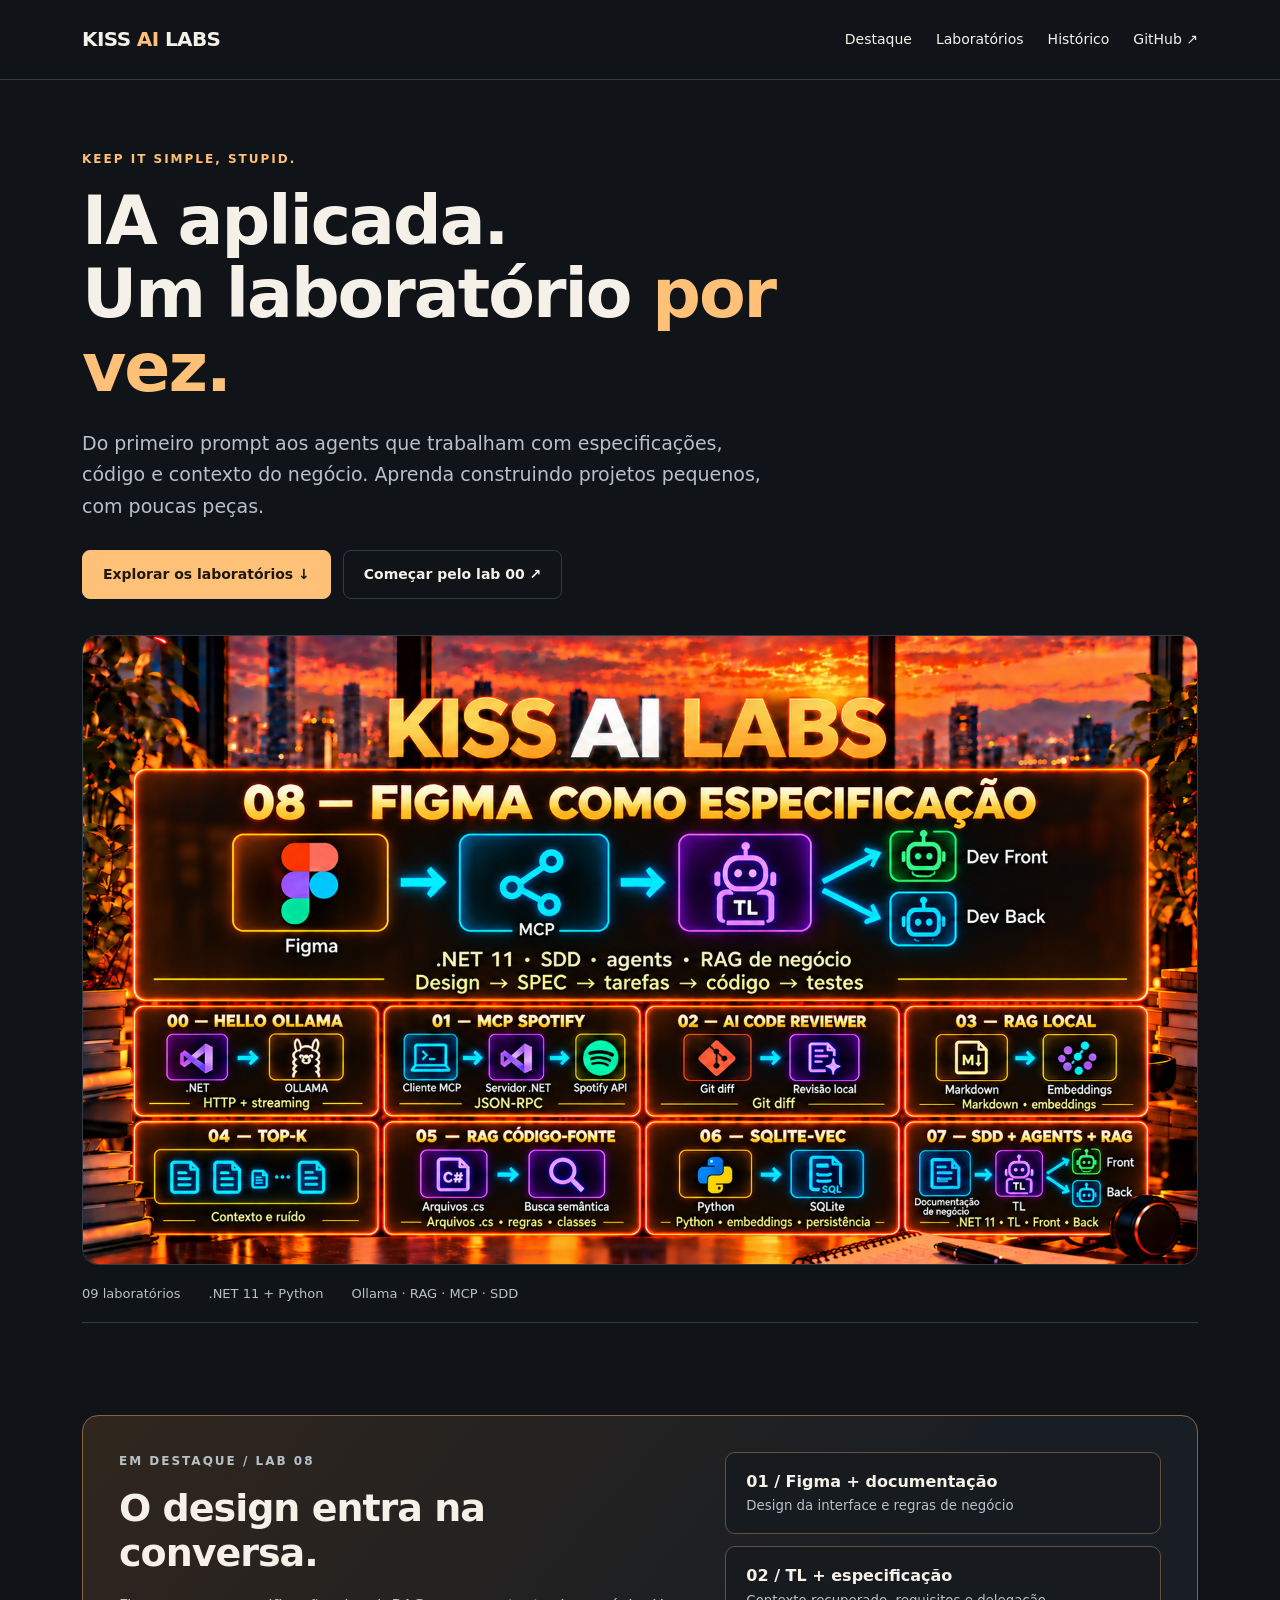
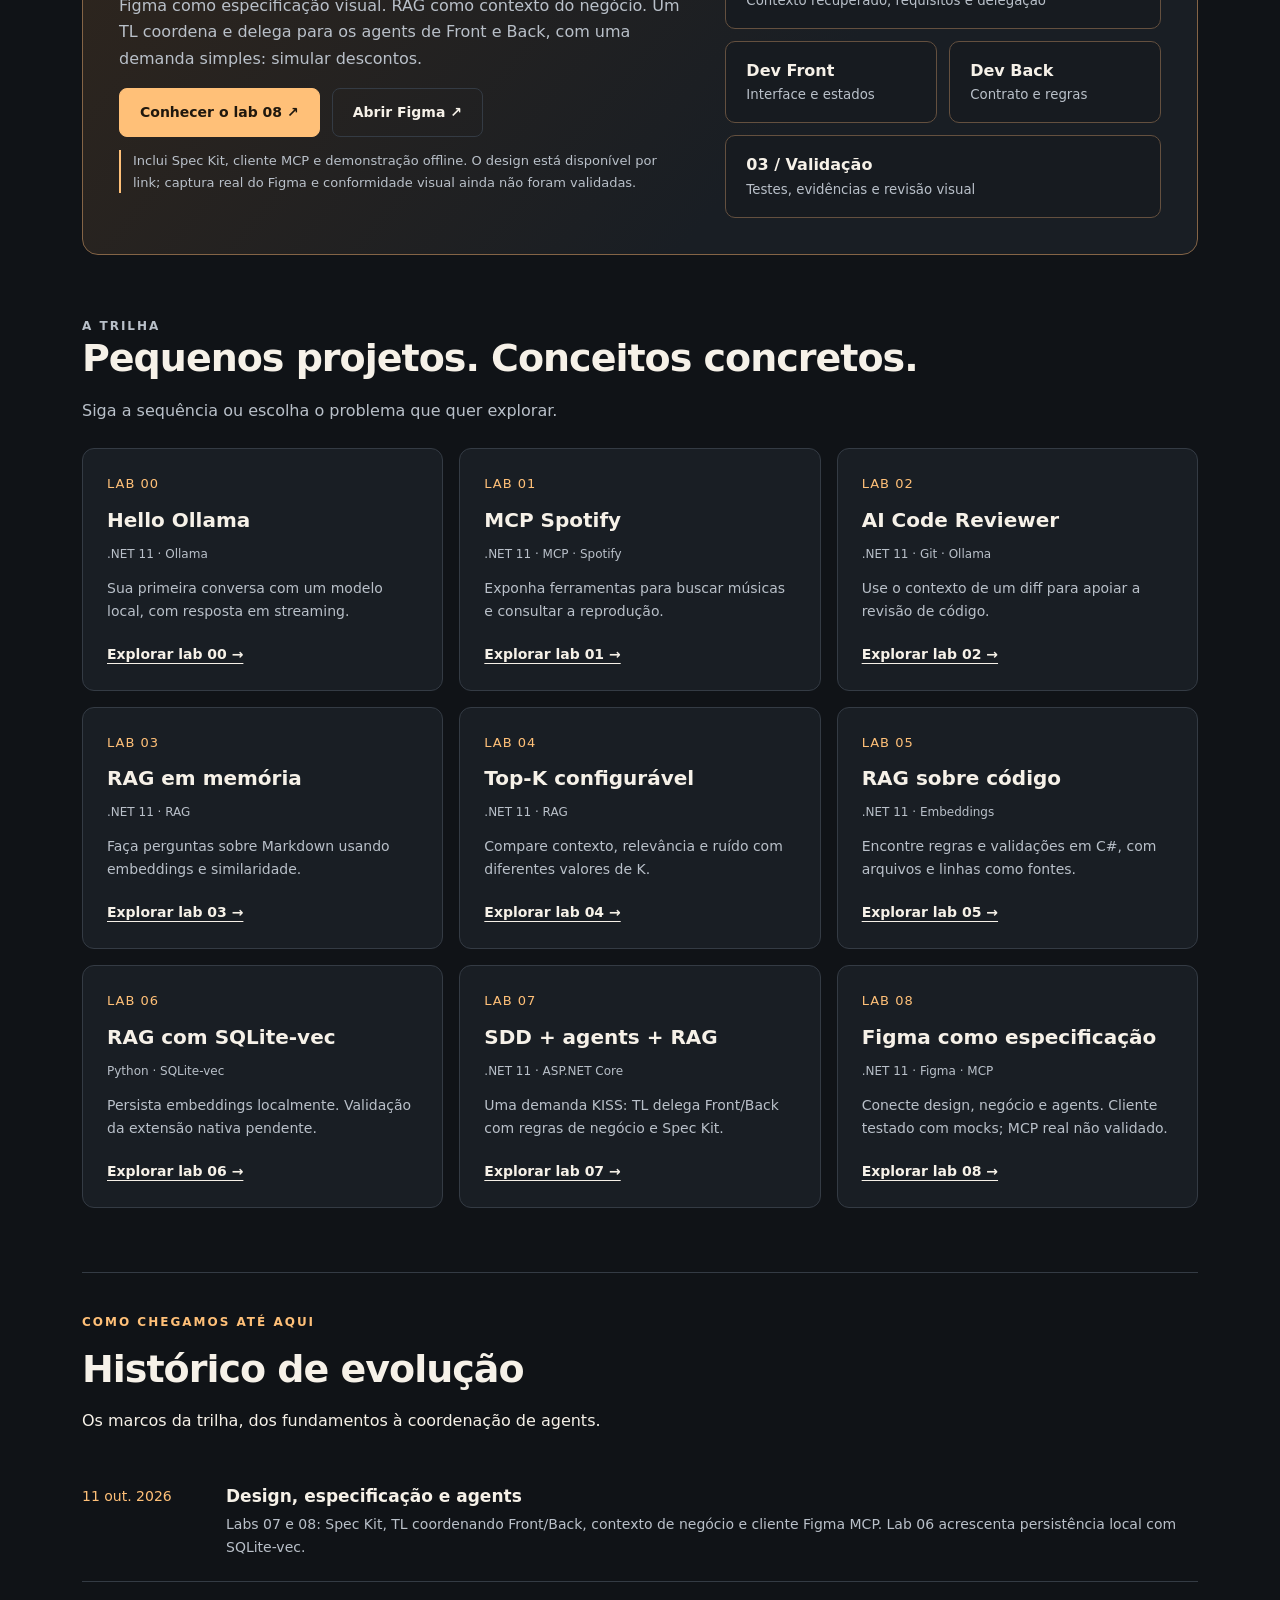
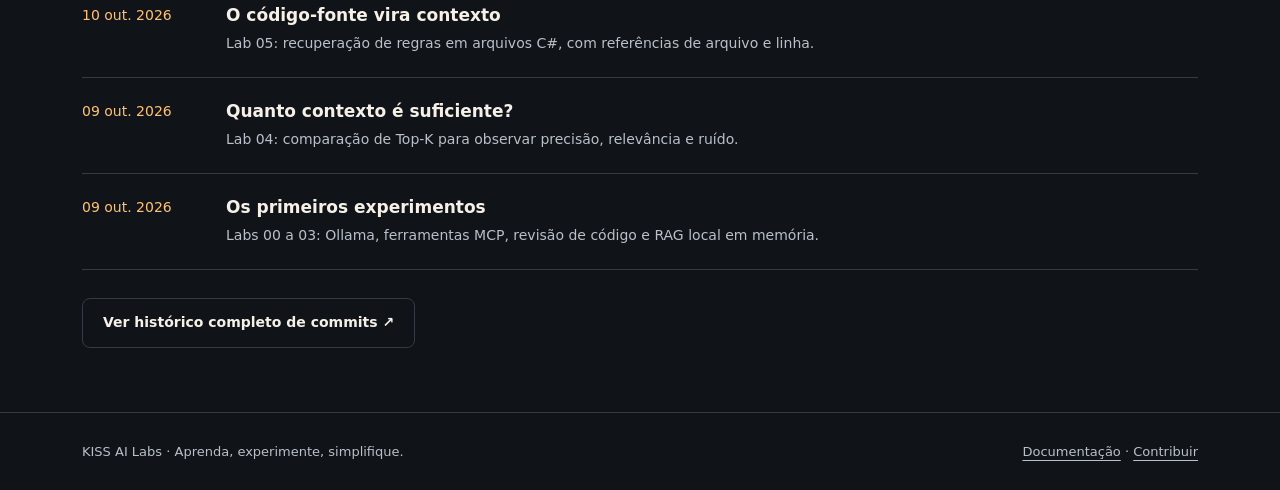
==== docs/index.html @ 8239f6e2 "feat: add project landing page with labs and history below" ====
<!doctype html>
<html lang="pt-BR"><head><meta charset="utf-8"><meta name="viewport" content="width=device-width, initial-scale=1"><title>KISS AI Labs — IA aplicada, um laboratório por vez</title><meta name="description" content="Laboratórios práticos de IA com .NET e Python: Ollama, RAG, SDD, agents e Figma MCP. Explore os projetos e seu histórico de evolução."><meta name="theme-color" content="#101317"><link rel="stylesheet" href="style.css"></head>
<body><a class="skip" href="#conteudo">Pular para o conteúdo</a><header><div class="wrap"><nav aria-label="Navegação principal"><a class="brand" href="#">KISS <span>AI</span> LABS</a><div class="nav-links"><a href="#destaque">Destaque</a><a href="#laboratorios">Laboratórios</a><a href="#historico">Histórico</a><a href="https://github.com/ueidesantos/kiss-ai-labs">GitHub ↗</a></div></nav></div></header>
<main id="conteudo" class="wrap"><div class="intro"><p class="eyebrow">Keep It Simple, Stupid.</p><h1>IA aplicada.<br>Um laboratório <span>por vez.</span></h1><p class="lead">Do primeiro prompt aos agents que trabalham com especificações, código e contexto do negócio. Aprenda construindo projetos pequenos, com poucas peças.</p><div class="actions"><a class="button primary" href="#laboratorios">Explorar os laboratórios ↓</a><a class="button" href="https://github.com/ueidesantos/kiss-ai-labs/tree/main/00-hello-ollama">Começar pelo lab 00 ↗</a></div><img class="cover" src="assets/kiss-ai-labs-figma-mcp.png" width="1671" height="941" alt="KISS AI Labs: capa com escritório ao pôr do sol, destaque do lab 08 Figma e trilha dos labs 00 a 07"><div class="meta"><span>09 laboratórios</span><span>.NET 11 + Python</span><span>Ollama · RAG · MCP · SDD</span></div></div>
<section id="destaque" aria-labelledby="titulo-destaque"><div class="feature"><div><p class="eyebrow">Em destaque / Lab 08</p><h2 id="titulo-destaque">O design entra na conversa.</h2><p>Figma como especificação visual. RAG como contexto do negócio. Um TL coordena e delega para os agents de Front e Back, com uma demanda simples: simular descontos.</p><div class="actions"><a class="button primary" href="https://github.com/ueidesantos/kiss-ai-labs/tree/main/08-sdd-figma-mcp">Conhecer o lab 08 ↗</a><a class="button" href="https://www.figma.com/community/file/1691245874203095002/kissproject-4-codex?fuid=999015154036575904">Abrir Figma ↗</a></div><p class="notice">Inclui Spec Kit, cliente MCP e demonstração offline. O design está disponível por link; captura real do Figma e conformidade visual ainda não foram validadas.</p></div><div class="flow" aria-label="Fluxo de trabalho do laboratório"><div><strong>01 / Figma + documentação</strong><small>Design da interface e regras de negócio</small></div><div><strong>02 / TL + especificação</strong><small>Contexto recuperado, requisitos e delegação</small></div><div class="delegates"><div><strong>Dev Front</strong><small>Interface e estados</small></div><div><strong>Dev Back</strong><small>Contrato e regras</small></div></div><div><strong>03 / Validação</strong><small>Testes, evidências e revisão visual</small></div></div></div></section>
<section id="laboratorios" aria-labelledby="titulo-labs"><div class="section-head"><div><p class="eyebrow">A trilha</p><h2 id="titulo-labs">Pequenos projetos. Conceitos concretos.</h2><p>Siga a sequência ou escolha o problema que quer explorar.</p></div></div><div class="grid"><article class="card"><span class="number">LAB 00</span><h3>Hello Ollama</h3><span class="tag">.NET 11 · Ollama</span><p>Sua primeira conversa com um modelo local, com resposta em streaming.</p><a href="https://github.com/ueidesantos/kiss-ai-labs/tree/main/00-hello-ollama">Explorar lab 00 →</a></article><article class="card"><span class="number">LAB 01</span><h3>MCP Spotify</h3><span class="tag">.NET 11 · MCP · Spotify</span><p>Exponha ferramentas para buscar músicas e consultar a reprodução.</p><a href="https://github.com/ueidesantos/kiss-ai-labs/tree/main/01-mcp-spotify">Explorar lab 01 →</a></article><article class="card"><span class="number">LAB 02</span><h3>AI Code Reviewer</h3><span class="tag">.NET 11 · Git · Ollama</span><p>Use o contexto de um diff para apoiar a revisão de código.</p><a href="https://github.com/ueidesantos/kiss-ai-labs/tree/main/02-ai-code-reviewer">Explorar lab 02 →</a></article><article class="card"><span class="number">LAB 03</span><h3>RAG em memória</h3><span class="tag">.NET 11 · RAG</span><p>Faça perguntas sobre Markdown usando embeddings e similaridade.</p><a href="https://github.com/ueidesantos/kiss-ai-labs/tree/main/03-rag-local-memory">Explorar lab 03 →</a></article><article class="card"><span class="number">LAB 04</span><h3>Top-K configurável</h3><span class="tag">.NET 11 · RAG</span><p>Compare contexto, relevância e ruído com diferentes valores de K.</p><a href="https://github.com/ueidesantos/kiss-ai-labs/tree/main/04-rag-top-k">Explorar lab 04 →</a></article><article class="card"><span class="number">LAB 05</span><h3>RAG sobre código</h3><span class="tag">.NET 11 · Embeddings</span><p>Encontre regras e validações em C#, com arquivos e linhas como fontes.</p><a href="https://github.com/ueidesantos/kiss-ai-labs/tree/main/05-rag-source-code">Explorar lab 05 →</a></article><article class="card"><span class="number">LAB 06</span><h3>RAG com SQLite-vec</h3><span class="tag">Python · SQLite-vec</span><p>Persista embeddings localmente. Validação da extensão nativa pendente.</p><a href="https://github.com/ueidesantos/kiss-ai-labs/tree/main/06-rag-sqlite-vec">Explorar lab 06 →</a></article><article class="card"><span class="number">LAB 07</span><h3>SDD + agents + RAG</h3><span class="tag">.NET 11 · ASP.NET Core</span><p>Uma demanda KISS: TL delega Front/Back com regras de negócio e Spec Kit.</p><a href="https://github.com/ueidesantos/kiss-ai-labs/tree/main/07-sdd-agents-business-rag">Explorar lab 07 →</a></article><article class="card"><span class="number">LAB 08</span><h3>Figma como especificação</h3><span class="tag">.NET 11 · Figma · MCP</span><p>Conecte design, negócio e agents. Cliente testado com mocks; MCP real não validado.</p><a href="https://github.com/ueidesantos/kiss-ai-labs/tree/main/08-sdd-figma-mcp">Explorar lab 08 →</a></article></div></section>
<section class="history" id="historico" aria-labelledby="titulo-historico"><p class="eyebrow">Como chegamos até aqui</p><h2 id="titulo-historico">Histórico de evolução</h2><p>Os marcos da trilha, dos fundamentos à coordenação de agents.</p><ol class="timeline"><li><time datetime="2026-10-11">11 out. 2026</time><div><h3>Design, especificação e agents</h3><p>Labs 07 e 08: Spec Kit, TL coordenando Front/Back, contexto de negócio e cliente Figma MCP. Lab 06 acrescenta persistência local com SQLite-vec.</p></div></li><li><time datetime="2026-10-10">10 out. 2026</time><div><h3>O código-fonte vira contexto</h3><p>Lab 05: recuperação de regras em arquivos C#, com referências de arquivo e linha.</p></div></li><li><time datetime="2026-10-09">09 out. 2026</time><div><h3>Quanto contexto é suficiente?</h3><p>Lab 04: comparação de Top-K para observar precisão, relevância e ruído.</p></div></li><li><time datetime="2026-10-09">09 out. 2026</time><div><h3>Os primeiros experimentos</h3><p>Labs 00 a 03: Ollama, ferramentas MCP, revisão de código e RAG local em memória.</p></div></li></ol><a class="button" href="https://github.com/ueidesantos/kiss-ai-labs/commits/main/">Ver histórico completo de commits ↗</a></section></main>
<footer><div class="wrap"><span>KISS AI Labs · Aprenda, experimente, simplifique.</span><div><a href="https://github.com/ueidesantos/kiss-ai-labs/blob/main/README.md">Documentação</a> · <a href="https://github.com/ueidesantos/kiss-ai-labs/issues">Contribuir</a></div></div></footer></body></html>
---- docs/style.css ----
:root{color-scheme:dark;--bg:#101317;--panel:#191e24;--text:#f6f1e8;--muted:#b9c0c9;--line:#343b44;--accent:#ffc078}*{box-sizing:border-box}html{scroll-behavior:smooth;scroll-padding-top:24px}body{margin:0;background:var(--bg);color:var(--text);font:16px/1.65 system-ui,-apple-system,BlinkMacSystemFont,"Segoe UI",sans-serif}a{color:inherit;text-underline-offset:4px}a:hover{color:var(--accent)}a:focus-visible{outline:3px solid var(--accent);outline-offset:6px}.wrap{max-width:1180px;margin:auto;padding:0 32px}.skip{position:absolute;left:16px;top:-90px;background:var(--accent);color:#101317;padding:12px;z-index:2}.skip:focus{top:12px}header{border-bottom:1px solid var(--line)}nav{display:flex;align-items:center;justify-content:space-between;gap:24px;padding:23px 0}.brand{font-weight:800;letter-spacing:-.6px;text-decoration:none;font-size:20px}.brand span{color:var(--accent)}.nav-links{display:flex;gap:24px;font-size:14px}.nav-links a{text-decoration:none}.intro{padding:70px 0 30px}.eyebrow{color:var(--accent);text-transform:uppercase;font-size:12px;font-weight:750;letter-spacing:2px;margin:0 0 14px}h1{font-size:clamp(38px,5.5vw,68px);line-height:1.08;letter-spacing:-2px;max-width:860px;margin:0 0 24px}h1 span{color:var(--accent)}.lead{max-width:700px;font-size:19px;color:var(--muted);margin-bottom:28px}.actions{display:flex;flex-wrap:wrap;gap:12px}.button{display:inline-block;border:1px solid var(--line);border-radius:8px;padding:12px 20px;font-weight:650;text-decoration:none;font-size:14px}.button.primary{background:var(--accent);color:#20180e;border-color:var(--accent)}.button:hover{border-color:var(--accent)}.cover{width:100%;height:auto;display:block;border-radius:16px;border:1px solid var(--line);margin-top:36px}.meta{display:flex;flex-wrap:wrap;gap:12px 28px;color:var(--muted);font-size:13px;padding:18px 0;border-bottom:1px solid var(--line)}section{padding:62px 0 0}h2{font-size:clamp(28px,3vw,38px);line-height:1.2;letter-spacing:-1px;margin:0 0 16px}h3{font-size:20px;line-height:1.3;margin:12px 0}.section-head{display:flex;justify-content:space-between;align-items:end;gap:24px;margin-bottom:24px}.section-head p{color:var(--muted);margin:0}.feature{background:linear-gradient(130deg,#30261d,#191e24 65%);border:1px solid #846446;border-radius:16px;display:grid;grid-template-columns:1.3fr 1fr;gap:40px;padding:36px}.feature p{color:var(--muted)}.flow{display:flex;flex-direction:column;justify-content:center;gap:12px}.flow div{border:1px solid #64503f;background:#171b20;padding:16px 20px;border-radius:10px}.flow small{display:block;color:var(--muted)}.flow .delegates{display:grid;grid-template-columns:1fr 1fr;gap:12px;padding:0;border:0;background:transparent}.notice{font-size:13px;border-left:2px solid var(--accent);padding-left:12px;margin-bottom:0}.grid{display:grid;grid-template-columns:repeat(3,1fr);gap:16px}.card{background:var(--panel);border:1px solid var(--line);border-radius:12px;padding:24px;display:flex;flex-direction:column}.card .number{font-size:13px;color:var(--accent);letter-spacing:1px}.card p{color:var(--muted);font-size:14px;margin:0 0 20px}.card a{margin-top:auto;font-size:14px;font-weight:650}.tag{display:block;font-size:12px;color:var(--muted);margin:0 0 12px}.history{border-top:1px solid var(--line);margin-top:64px;padding-top:40px}.timeline{list-style:none;padding:0;margin:28px 0}.timeline li{display:grid;grid-template-columns:120px 1fr;gap:24px;padding:22px 0;border-bottom:1px solid var(--line)}.timeline time{color:var(--accent);font-size:14px}.timeline h3{font-size:17px;margin:0 0 6px}.timeline p{color:var(--muted);margin:0;font-size:14px}footer{margin-top:64px;padding:28px 0;border-top:1px solid var(--line);font-size:13px;color:var(--muted)}footer .wrap{display:flex;justify-content:space-between;gap:24px}@media(max-width:800px){.grid{grid-template-columns:repeat(2,1fr)}.feature{grid-template-columns:1fr;gap:20px}.intro{padding-top:44px}.wrap{padding:0 22px}}@media(max-width:520px){nav{align-items:start;flex-direction:column;gap:12px}.nav-links{gap:18px;flex-wrap:wrap}.grid{grid-template-columns:1fr}.feature{padding:22px}.section-head{display:block}.timeline li{grid-template-columns:1fr;gap:6px}footer .wrap{flex-direction:column;gap:8px}h1{letter-spacing:-1px}}@media(prefers-reduced-motion:reduce){html{scroll-behavior:auto}}
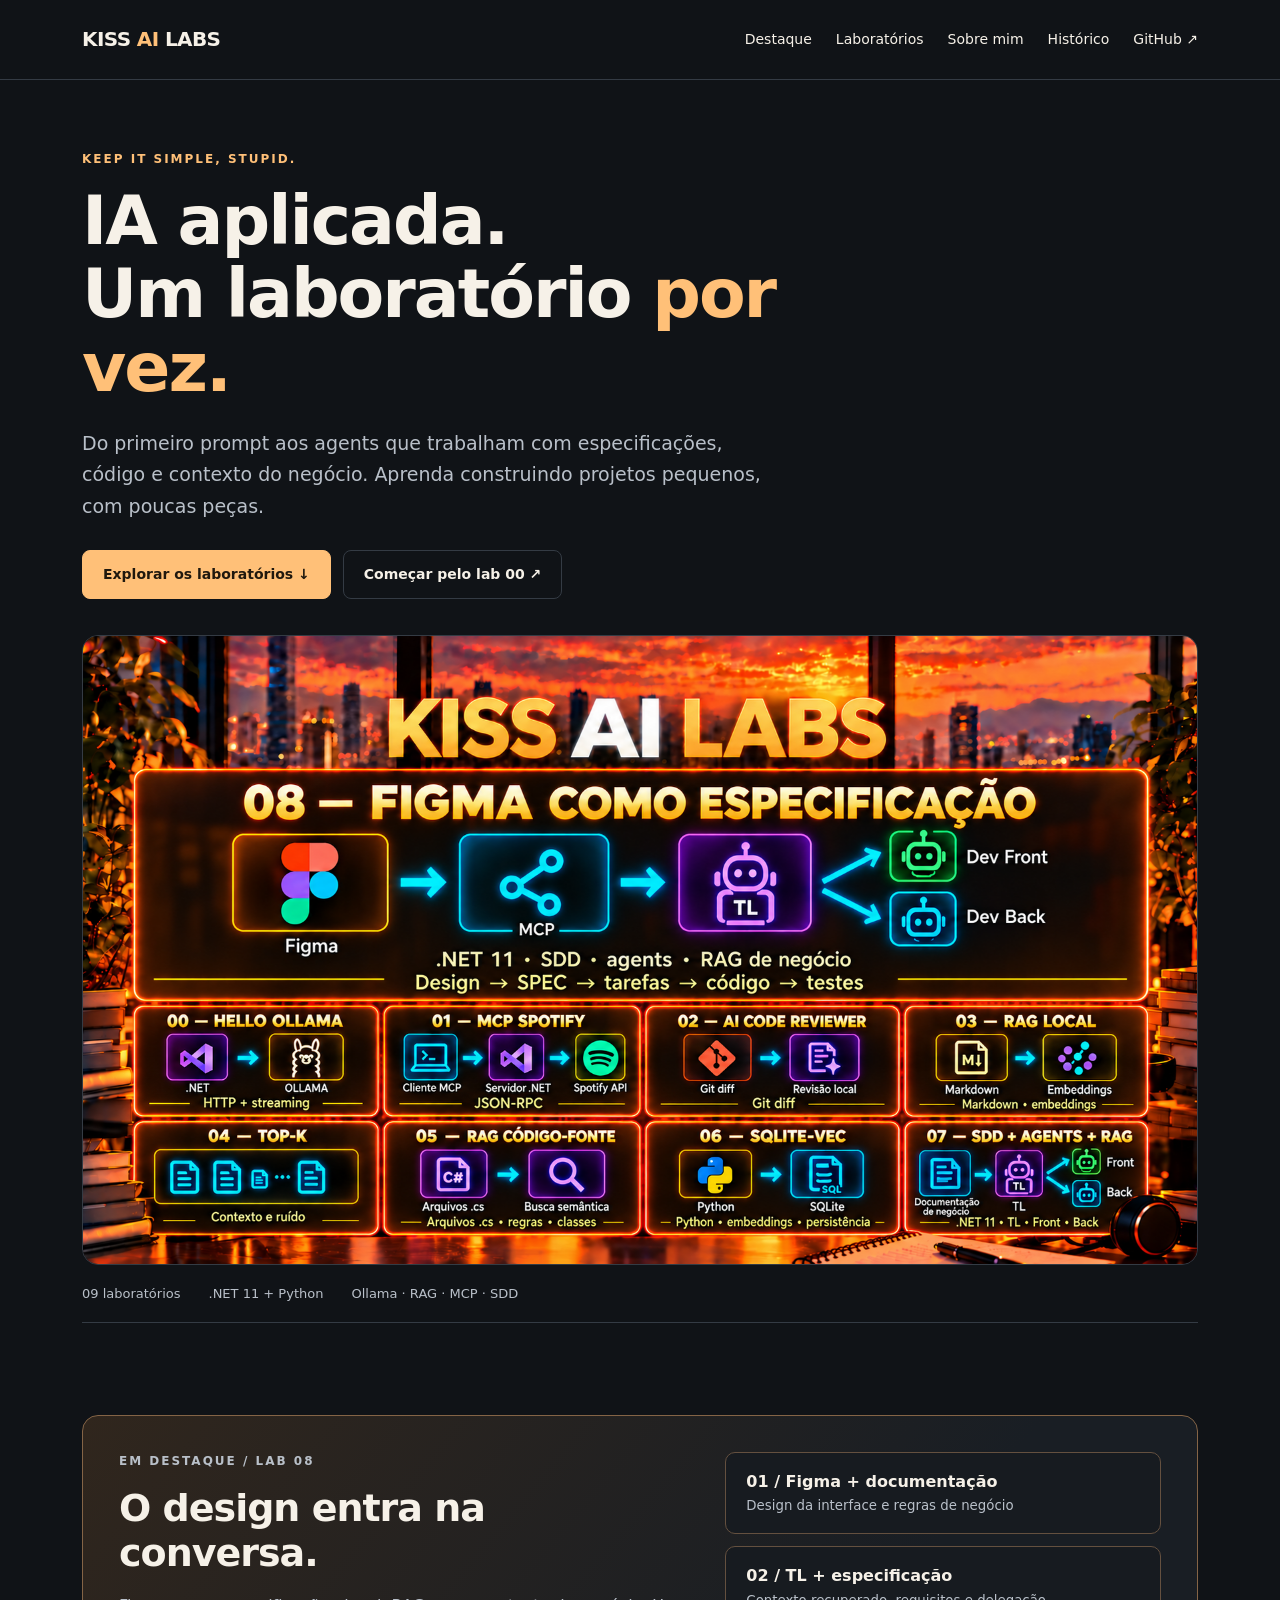
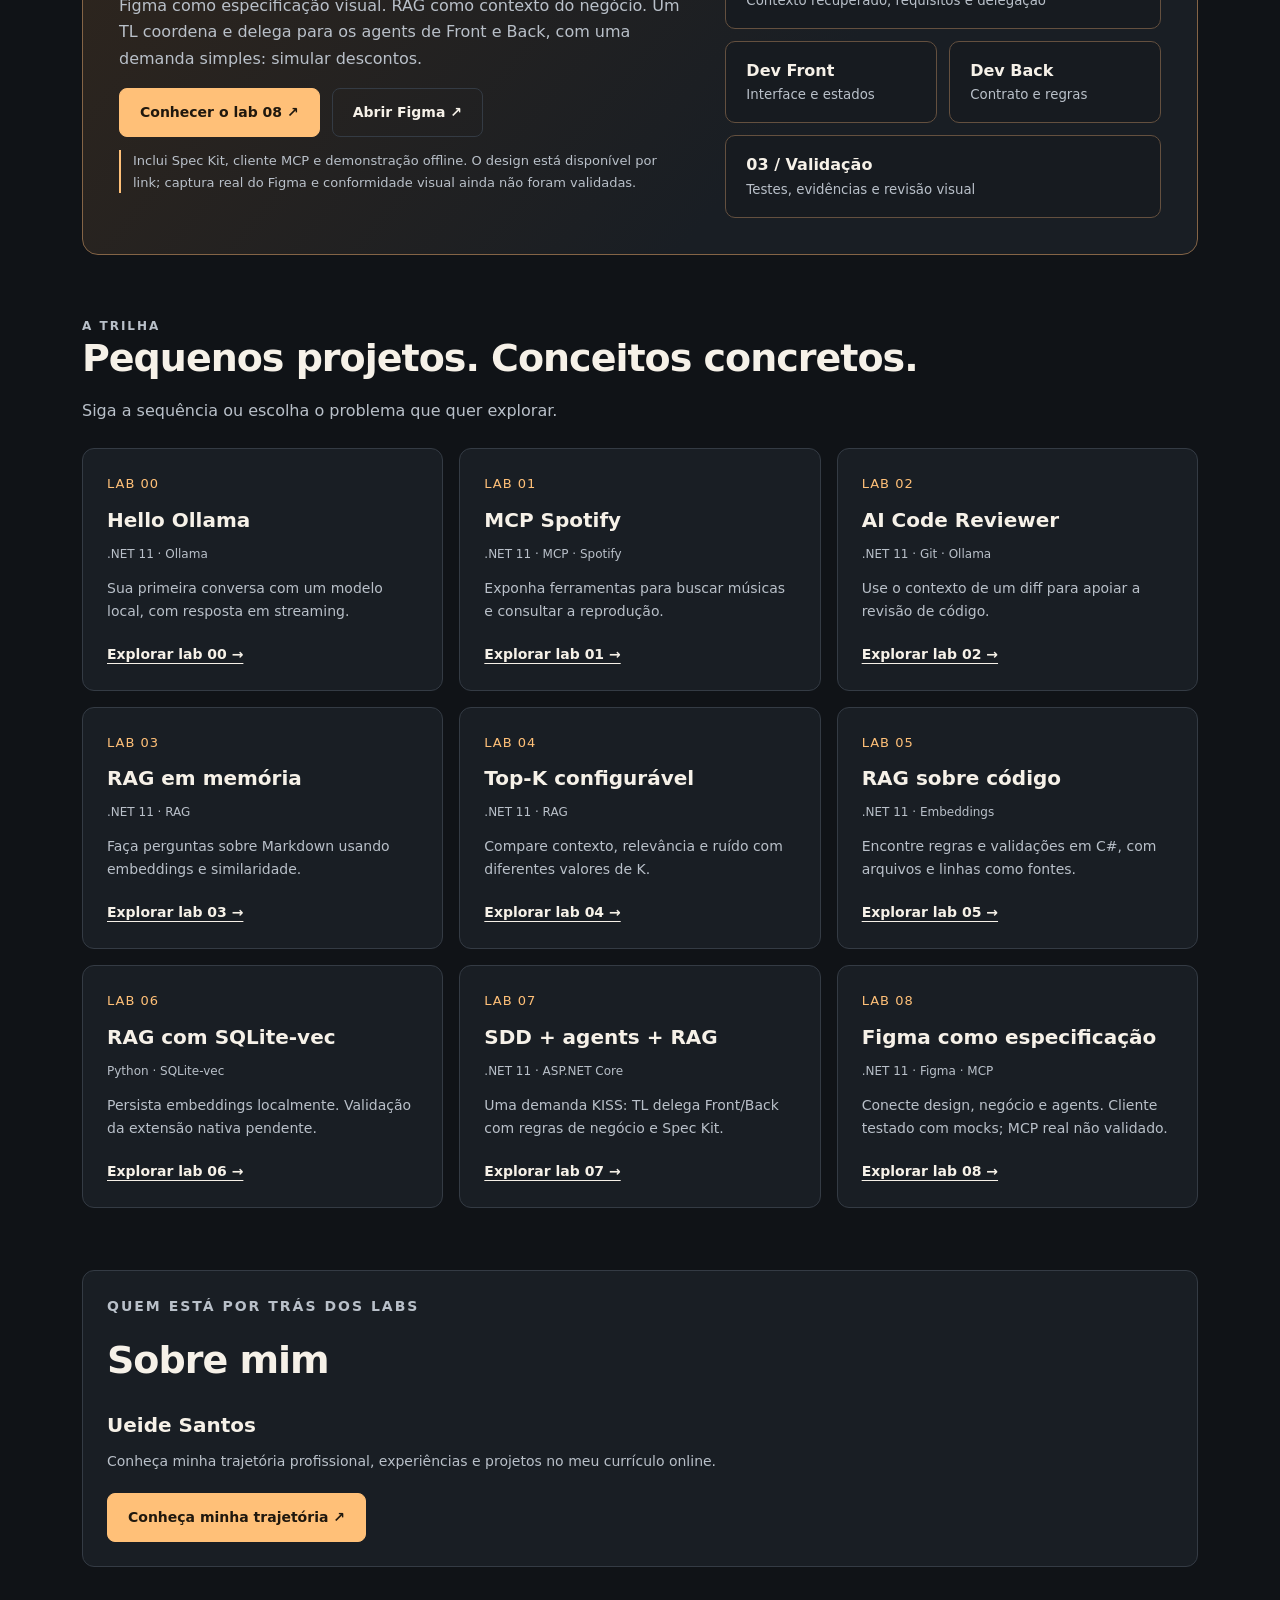
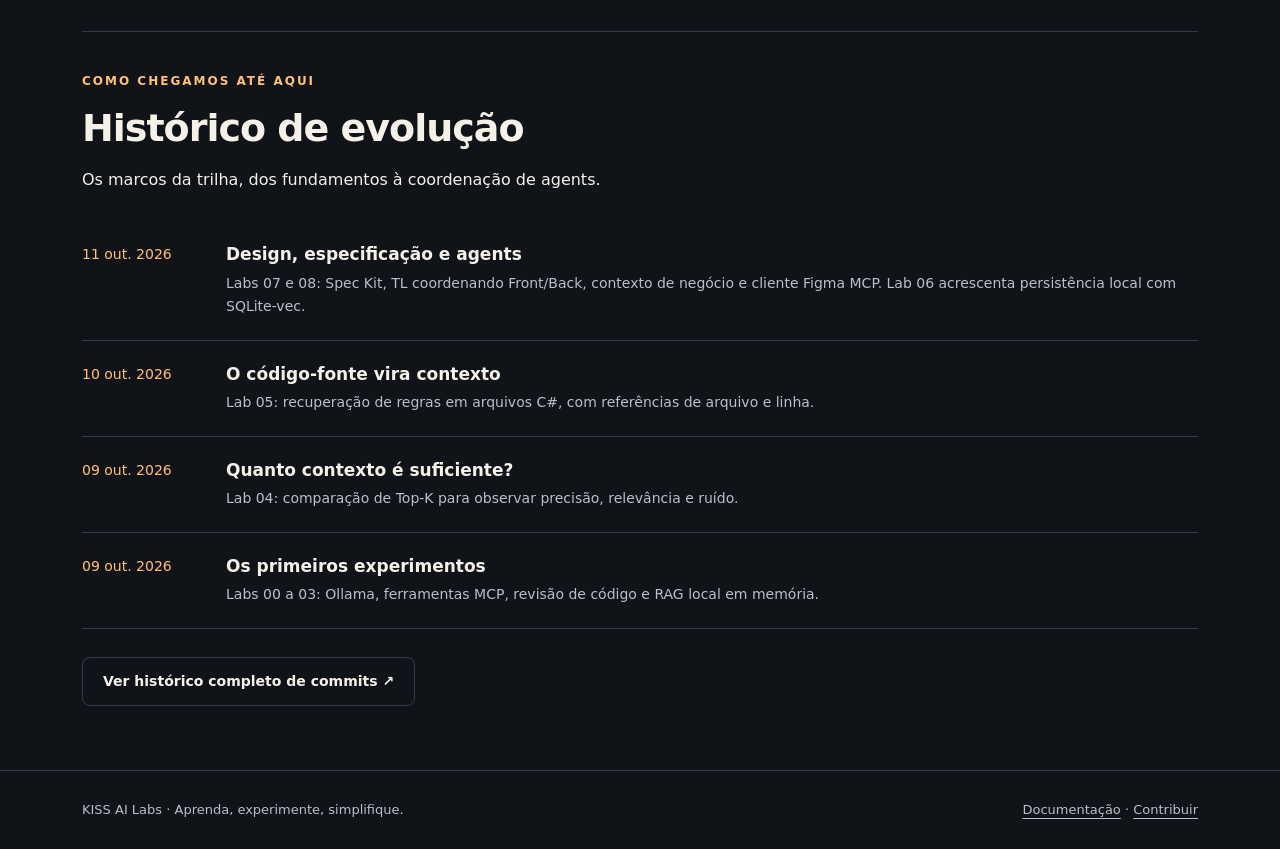
==== commit 0ff8092c: "feat: add about me section linking to online resume" ====
--- a/docs/index.html
+++ b/docs/index.html
@@ -1,9 +1,10 @@
 <!doctype html>
 <html lang="pt-BR"><head><meta charset="utf-8"><meta name="viewport" content="width=device-width, initial-scale=1"><title>KISS AI Labs — IA aplicada, um laboratório por vez</title><meta name="description" content="Laboratórios práticos de IA com .NET e Python: Ollama, RAG, SDD, agents e Figma MCP. Explore os projetos e seu histórico de evolução."><meta name="theme-color" content="#101317"><link rel="stylesheet" href="style.css"></head>
-<body><a class="skip" href="#conteudo">Pular para o conteúdo</a><header><div class="wrap"><nav aria-label="Navegação principal"><a class="brand" href="#">KISS <span>AI</span> LABS</a><div class="nav-links"><a href="#destaque">Destaque</a><a href="#laboratorios">Laboratórios</a><a href="#historico">Histórico</a><a href="https://github.com/ueidesantos/kiss-ai-labs">GitHub ↗</a></div></nav></div></header>
+<body><a class="skip" href="#conteudo">Pular para o conteúdo</a><header><div class="wrap"><nav aria-label="Navegação principal"><a class="brand" href="#">KISS <span>AI</span> LABS</a><div class="nav-links"><a href="#destaque">Destaque</a><a href="#laboratorios">Laboratórios</a><a href="#sobre-mim">Sobre mim</a><a href="#historico">Histórico</a><a href="https://github.com/ueidesantos/kiss-ai-labs">GitHub ↗</a></div></nav></div></header>
 <main id="conteudo" class="wrap"><div class="intro"><p class="eyebrow">Keep It Simple, Stupid.</p><h1>IA aplicada.<br>Um laboratório <span>por vez.</span></h1><p class="lead">Do primeiro prompt aos agents que trabalham com especificações, código e contexto do negócio. Aprenda construindo projetos pequenos, com poucas peças.</p><div class="actions"><a class="button primary" href="#laboratorios">Explorar os laboratórios ↓</a><a class="button" href="https://github.com/ueidesantos/kiss-ai-labs/tree/main/00-hello-ollama">Começar pelo lab 00 ↗</a></div><img class="cover" src="assets/kiss-ai-labs-figma-mcp.png" width="1671" height="941" alt="KISS AI Labs: capa com escritório ao pôr do sol, destaque do lab 08 Figma e trilha dos labs 00 a 07"><div class="meta"><span>09 laboratórios</span><span>.NET 11 + Python</span><span>Ollama · RAG · MCP · SDD</span></div></div>
 <section id="destaque" aria-labelledby="titulo-destaque"><div class="feature"><div><p class="eyebrow">Em destaque / Lab 08</p><h2 id="titulo-destaque">O design entra na conversa.</h2><p>Figma como especificação visual. RAG como contexto do negócio. Um TL coordena e delega para os agents de Front e Back, com uma demanda simples: simular descontos.</p><div class="actions"><a class="button primary" href="https://github.com/ueidesantos/kiss-ai-labs/tree/main/08-sdd-figma-mcp">Conhecer o lab 08 ↗</a><a class="button" href="https://www.figma.com/community/file/1691245874203095002/kissproject-4-codex?fuid=999015154036575904">Abrir Figma ↗</a></div><p class="notice">Inclui Spec Kit, cliente MCP e demonstração offline. O design está disponível por link; captura real do Figma e conformidade visual ainda não foram validadas.</p></div><div class="flow" aria-label="Fluxo de trabalho do laboratório"><div><strong>01 / Figma + documentação</strong><small>Design da interface e regras de negócio</small></div><div><strong>02 / TL + especificação</strong><small>Contexto recuperado, requisitos e delegação</small></div><div class="delegates"><div><strong>Dev Front</strong><small>Interface e estados</small></div><div><strong>Dev Back</strong><small>Contrato e regras</small></div></div><div><strong>03 / Validação</strong><small>Testes, evidências e revisão visual</small></div></div></div></section>
 <section id="laboratorios" aria-labelledby="titulo-labs"><div class="section-head"><div><p class="eyebrow">A trilha</p><h2 id="titulo-labs">Pequenos projetos. Conceitos concretos.</h2><p>Siga a sequência ou escolha o problema que quer explorar.</p></div></div><div class="grid"><article class="card"><span class="number">LAB 00</span><h3>Hello Ollama</h3><span class="tag">.NET 11 · Ollama</span><p>Sua primeira conversa com um modelo local, com resposta em streaming.</p><a href="https://github.com/ueidesantos/kiss-ai-labs/tree/main/00-hello-ollama">Explorar lab 00 →</a></article><article class="card"><span class="number">LAB 01</span><h3>MCP Spotify</h3><span class="tag">.NET 11 · MCP · Spotify</span><p>Exponha ferramentas para buscar músicas e consultar a reprodução.</p><a href="https://github.com/ueidesantos/kiss-ai-labs/tree/main/01-mcp-spotify">Explorar lab 01 →</a></article><article class="card"><span class="number">LAB 02</span><h3>AI Code Reviewer</h3><span class="tag">.NET 11 · Git · Ollama</span><p>Use o contexto de um diff para apoiar a revisão de código.</p><a href="https://github.com/ueidesantos/kiss-ai-labs/tree/main/02-ai-code-reviewer">Explorar lab 02 →</a></article><article class="card"><span class="number">LAB 03</span><h3>RAG em memória</h3><span class="tag">.NET 11 · RAG</span><p>Faça perguntas sobre Markdown usando embeddings e similaridade.</p><a href="https://github.com/ueidesantos/kiss-ai-labs/tree/main/03-rag-local-memory">Explorar lab 03 →</a></article><article class="card"><span class="number">LAB 04</span><h3>Top-K configurável</h3><span class="tag">.NET 11 · RAG</span><p>Compare contexto, relevância e ruído com diferentes valores de K.</p><a href="https://github.com/ueidesantos/kiss-ai-labs/tree/main/04-rag-top-k">Explorar lab 04 →</a></article><article class="card"><span class="number">LAB 05</span><h3>RAG sobre código</h3><span class="tag">.NET 11 · Embeddings</span><p>Encontre regras e validações em C#, com arquivos e linhas como fontes.</p><a href="https://github.com/ueidesantos/kiss-ai-labs/tree/main/05-rag-source-code">Explorar lab 05 →</a></article><article class="card"><span class="number">LAB 06</span><h3>RAG com SQLite-vec</h3><span class="tag">Python · SQLite-vec</span><p>Persista embeddings localmente. Validação da extensão nativa pendente.</p><a href="https://github.com/ueidesantos/kiss-ai-labs/tree/main/06-rag-sqlite-vec">Explorar lab 06 →</a></article><article class="card"><span class="number">LAB 07</span><h3>SDD + agents + RAG</h3><span class="tag">.NET 11 · ASP.NET Core</span><p>Uma demanda KISS: TL delega Front/Back com regras de negócio e Spec Kit.</p><a href="https://github.com/ueidesantos/kiss-ai-labs/tree/main/07-sdd-agents-business-rag">Explorar lab 07 →</a></article><article class="card"><span class="number">LAB 08</span><h3>Figma como especificação</h3><span class="tag">.NET 11 · Figma · MCP</span><p>Conecte design, negócio e agents. Cliente testado com mocks; MCP real não validado.</p><a href="https://github.com/ueidesantos/kiss-ai-labs/tree/main/08-sdd-figma-mcp">Explorar lab 08 →</a></article></div></section>
+<section id="sobre-mim" aria-labelledby="titulo-sobre"><div class="card"><p class="eyebrow">Quem está por trás dos labs</p><h2 id="titulo-sobre">Sobre mim</h2><h3>Ueide Santos</h3><p>Conheça minha trajetória profissional, experiências e projetos no meu currículo online.</p><div class="actions"><a class="button primary" href="https://ueidesantos.github.io/ueide-santos-cv-web/">Conheça minha trajetória ↗</a></div></div></section>
 <section class="history" id="historico" aria-labelledby="titulo-historico"><p class="eyebrow">Como chegamos até aqui</p><h2 id="titulo-historico">Histórico de evolução</h2><p>Os marcos da trilha, dos fundamentos à coordenação de agents.</p><ol class="timeline"><li><time datetime="2026-10-11">11 out. 2026</time><div><h3>Design, especificação e agents</h3><p>Labs 07 e 08: Spec Kit, TL coordenando Front/Back, contexto de negócio e cliente Figma MCP. Lab 06 acrescenta persistência local com SQLite-vec.</p></div></li><li><time datetime="2026-10-10">10 out. 2026</time><div><h3>O código-fonte vira contexto</h3><p>Lab 05: recuperação de regras em arquivos C#, com referências de arquivo e linha.</p></div></li><li><time datetime="2026-10-09">09 out. 2026</time><div><h3>Quanto contexto é suficiente?</h3><p>Lab 04: comparação de Top-K para observar precisão, relevância e ruído.</p></div></li><li><time datetime="2026-10-09">09 out. 2026</time><div><h3>Os primeiros experimentos</h3><p>Labs 00 a 03: Ollama, ferramentas MCP, revisão de código e RAG local em memória.</p></div></li></ol><a class="button" href="https://github.com/ueidesantos/kiss-ai-labs/commits/main/">Ver histórico completo de commits ↗</a></section></main>
 <footer><div class="wrap"><span>KISS AI Labs · Aprenda, experimente, simplifique.</span><div><a href="https://github.com/ueidesantos/kiss-ai-labs/blob/main/README.md">Documentação</a> · <a href="https://github.com/ueidesantos/kiss-ai-labs/issues">Contribuir</a></div></div></footer></body></html>
 
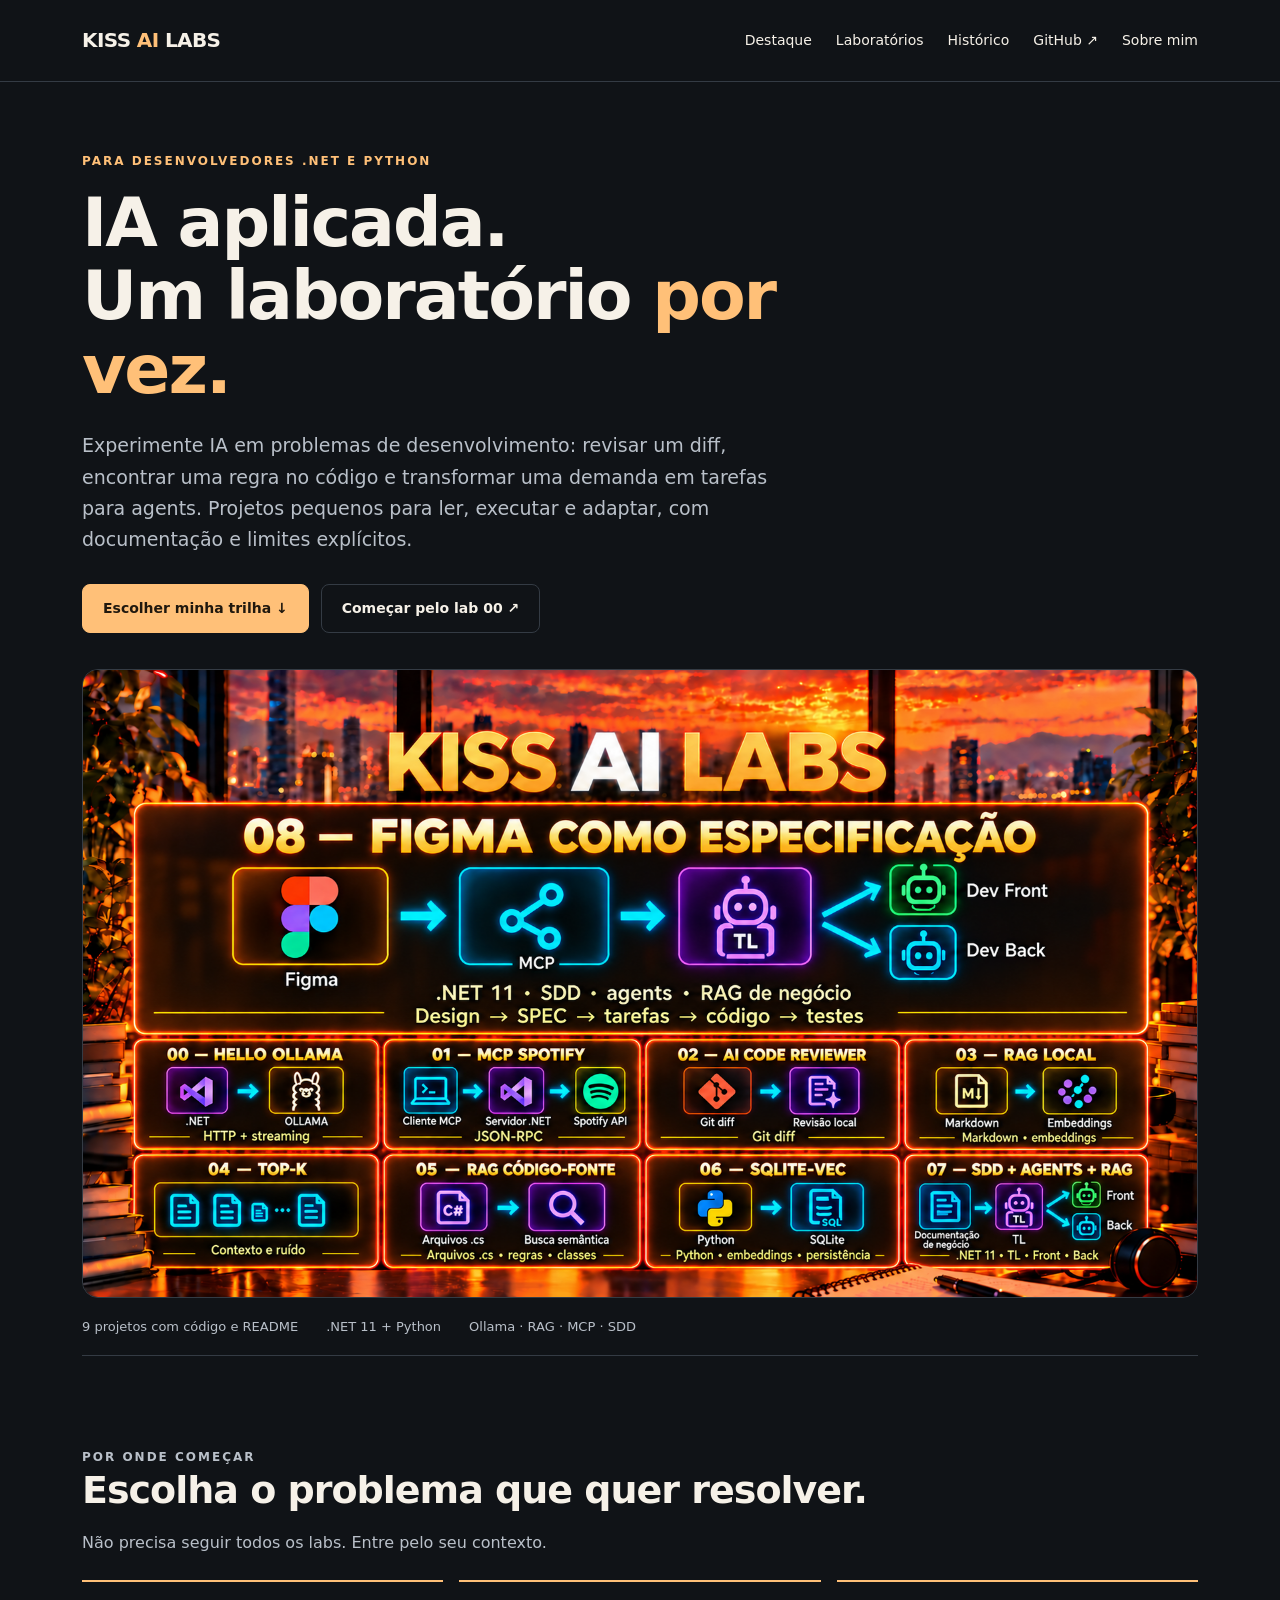
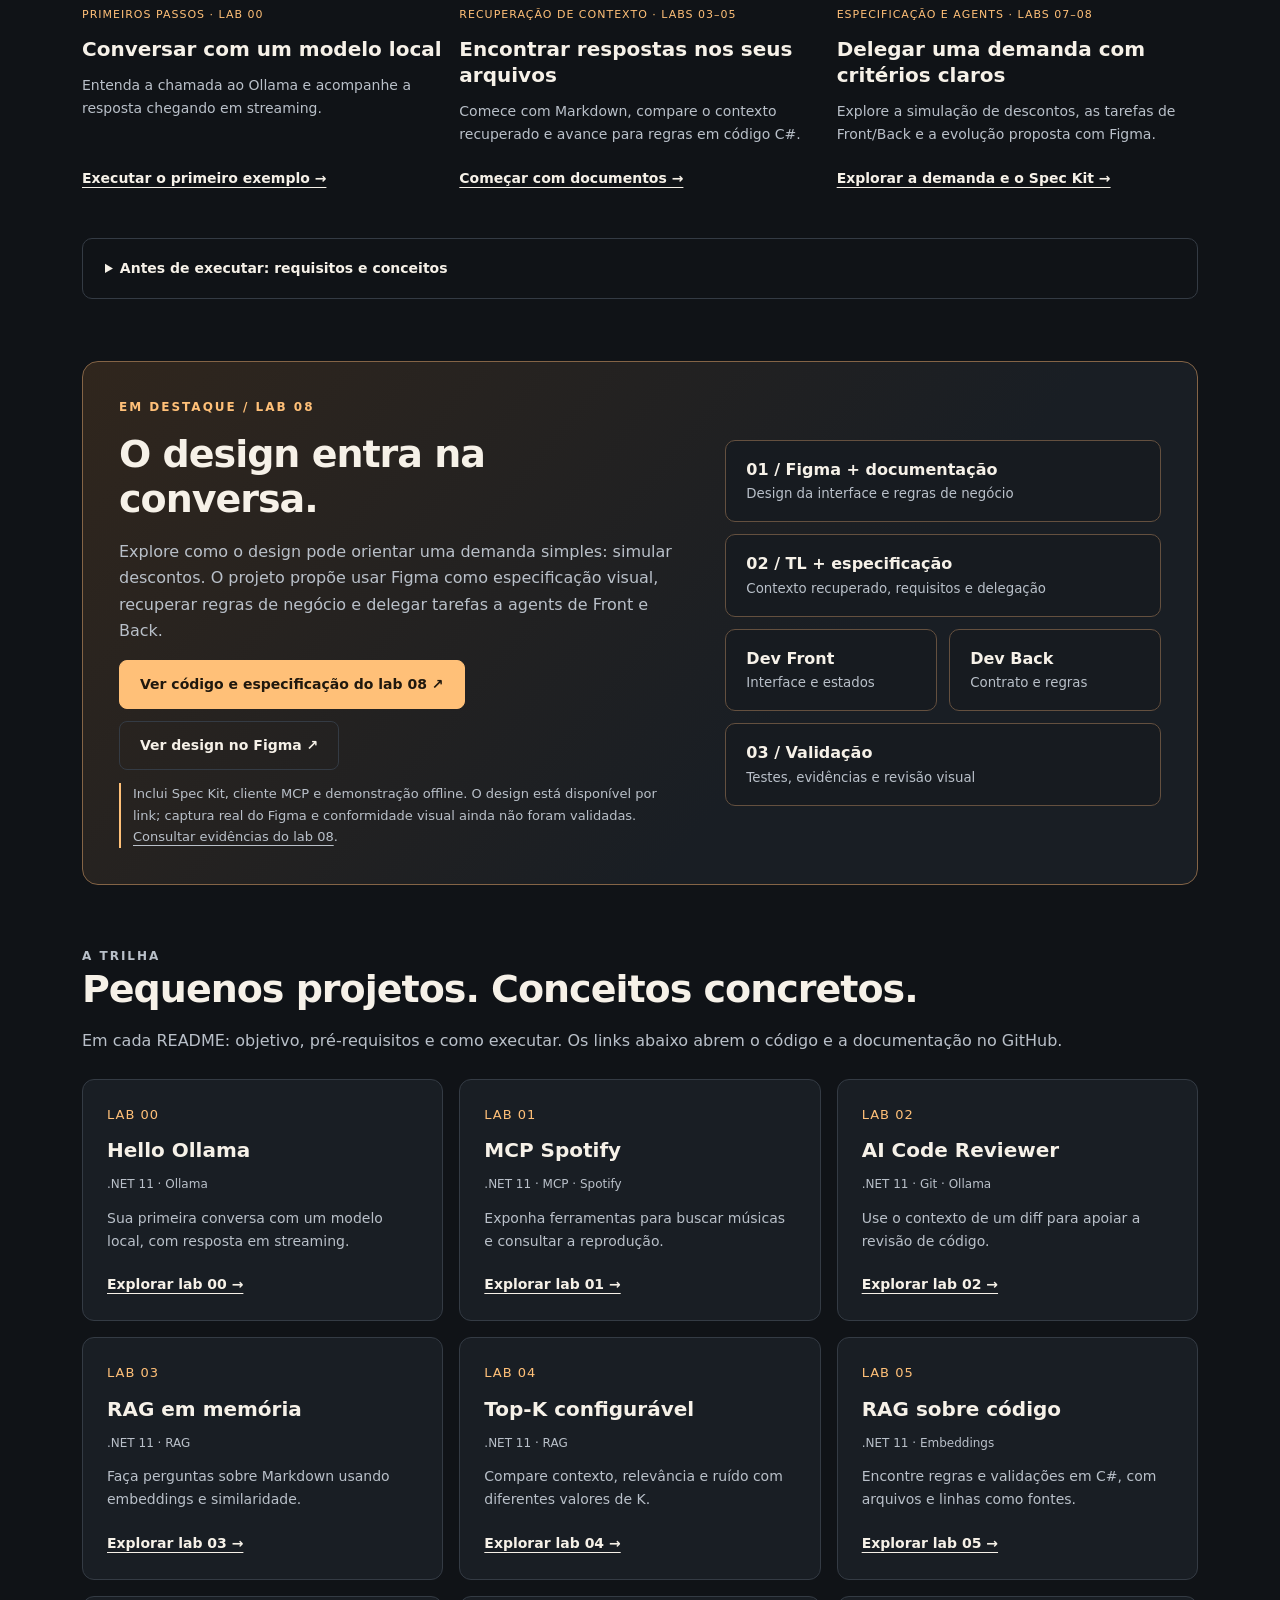
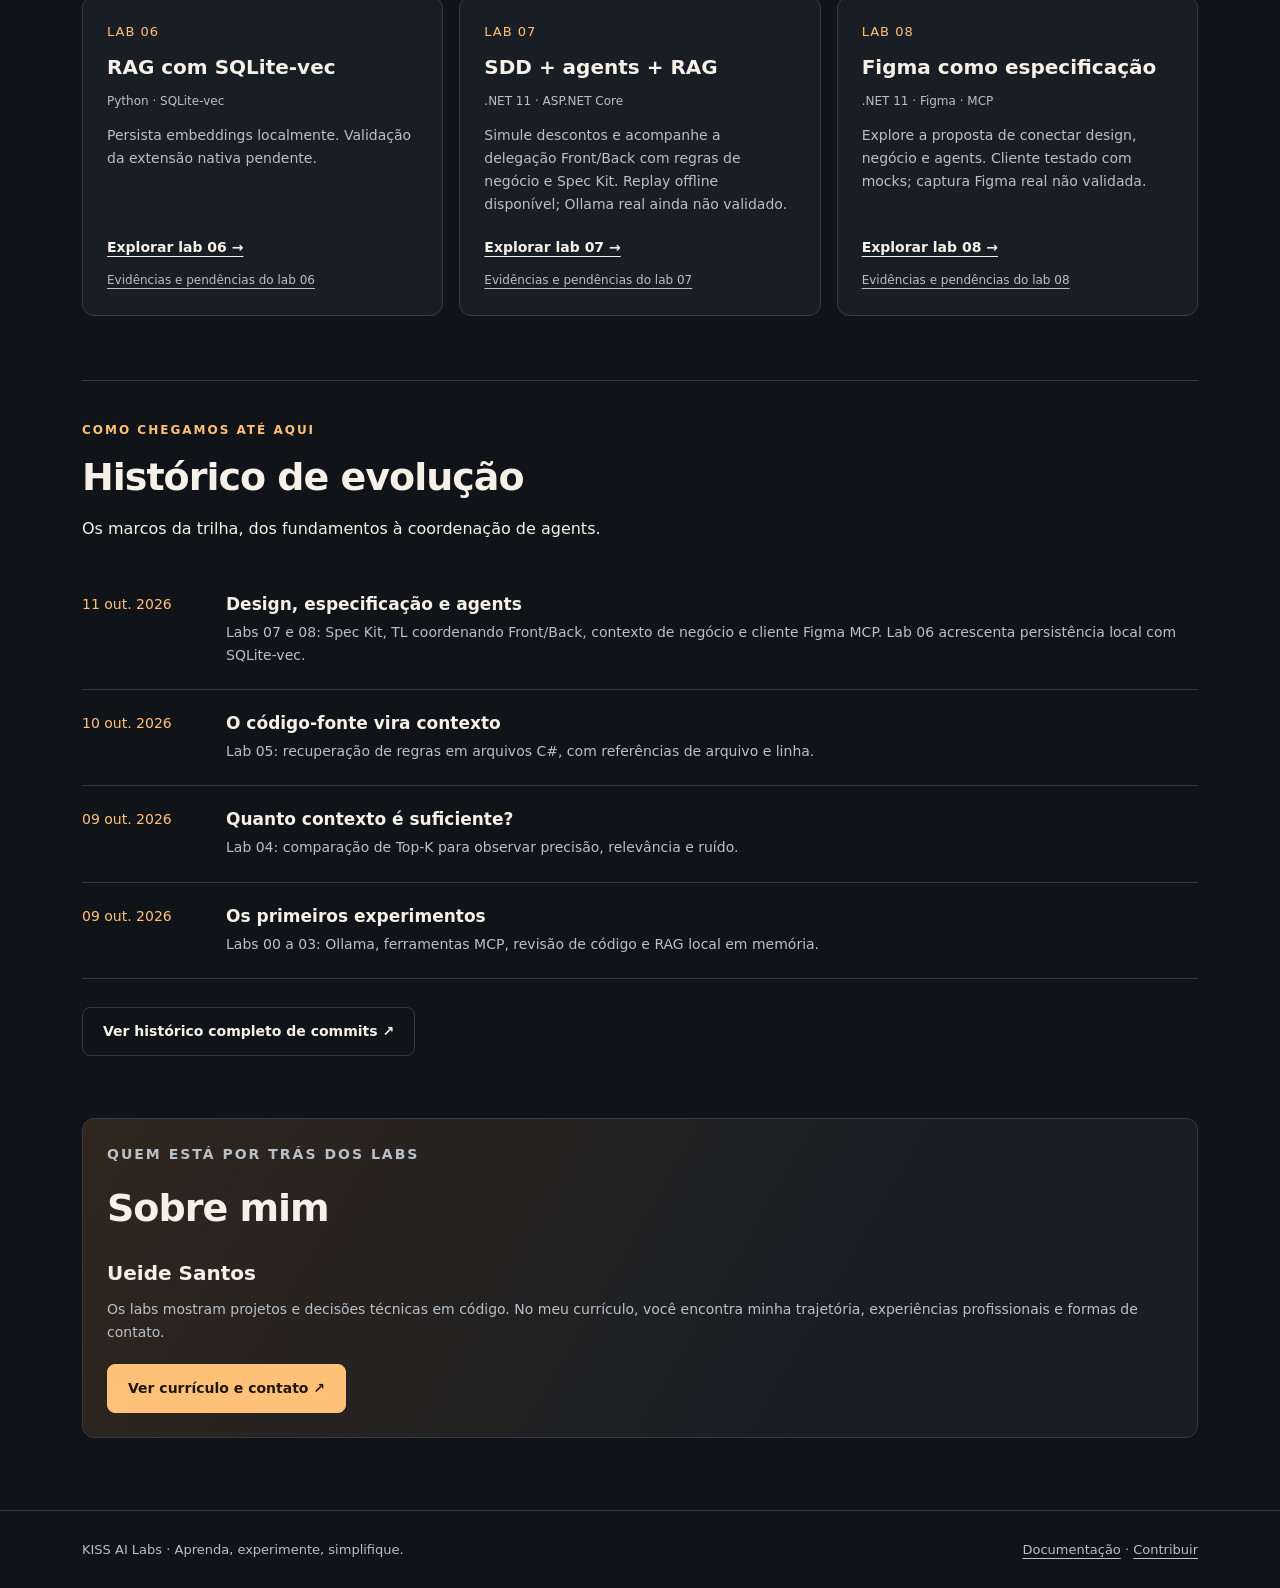
==== commit 2ab1201d: "feat: clarify lab journeys and place about section last" ====
--- a/docs/index.html
+++ b/docs/index.html
@@ -1,10 +1,12 @@
 <!doctype html>
-<html lang="pt-BR"><head><meta charset="utf-8"><meta name="viewport" content="width=device-width, initial-scale=1"><title>KISS AI Labs — IA aplicada, um laboratório por vez</title><meta name="description" content="Laboratórios práticos de IA com .NET e Python: Ollama, RAG, SDD, agents e Figma MCP. Explore os projetos e seu histórico de evolução."><meta name="theme-color" content="#101317"><link rel="stylesheet" href="style.css"></head>
-<body><a class="skip" href="#conteudo">Pular para o conteúdo</a><header><div class="wrap"><nav aria-label="Navegação principal"><a class="brand" href="#">KISS <span>AI</span> LABS</a><div class="nav-links"><a href="#destaque">Destaque</a><a href="#laboratorios">Laboratórios</a><a href="#sobre-mim">Sobre mim</a><a href="#historico">Histórico</a><a href="https://github.com/ueidesantos/kiss-ai-labs">GitHub ↗</a></div></nav></div></header>
-<main id="conteudo" class="wrap"><div class="intro"><p class="eyebrow">Keep It Simple, Stupid.</p><h1>IA aplicada.<br>Um laboratório <span>por vez.</span></h1><p class="lead">Do primeiro prompt aos agents que trabalham com especificações, código e contexto do negócio. Aprenda construindo projetos pequenos, com poucas peças.</p><div class="actions"><a class="button primary" href="#laboratorios">Explorar os laboratórios ↓</a><a class="button" href="https://github.com/ueidesantos/kiss-ai-labs/tree/main/00-hello-ollama">Começar pelo lab 00 ↗</a></div><img class="cover" src="assets/kiss-ai-labs-figma-mcp.png" width="1671" height="941" alt="KISS AI Labs: capa com escritório ao pôr do sol, destaque do lab 08 Figma e trilha dos labs 00 a 07"><div class="meta"><span>09 laboratórios</span><span>.NET 11 + Python</span><span>Ollama · RAG · MCP · SDD</span></div></div>
-<section id="destaque" aria-labelledby="titulo-destaque"><div class="feature"><div><p class="eyebrow">Em destaque / Lab 08</p><h2 id="titulo-destaque">O design entra na conversa.</h2><p>Figma como especificação visual. RAG como contexto do negócio. Um TL coordena e delega para os agents de Front e Back, com uma demanda simples: simular descontos.</p><div class="actions"><a class="button primary" href="https://github.com/ueidesantos/kiss-ai-labs/tree/main/08-sdd-figma-mcp">Conhecer o lab 08 ↗</a><a class="button" href="https://www.figma.com/community/file/1691245874203095002/kissproject-4-codex?fuid=999015154036575904">Abrir Figma ↗</a></div><p class="notice">Inclui Spec Kit, cliente MCP e demonstração offline. O design está disponível por link; captura real do Figma e conformidade visual ainda não foram validadas.</p></div><div class="flow" aria-label="Fluxo de trabalho do laboratório"><div><strong>01 / Figma + documentação</strong><small>Design da interface e regras de negócio</small></div><div><strong>02 / TL + especificação</strong><small>Contexto recuperado, requisitos e delegação</small></div><div class="delegates"><div><strong>Dev Front</strong><small>Interface e estados</small></div><div><strong>Dev Back</strong><small>Contrato e regras</small></div></div><div><strong>03 / Validação</strong><small>Testes, evidências e revisão visual</small></div></div></div></section>
-<section id="laboratorios" aria-labelledby="titulo-labs"><div class="section-head"><div><p class="eyebrow">A trilha</p><h2 id="titulo-labs">Pequenos projetos. Conceitos concretos.</h2><p>Siga a sequência ou escolha o problema que quer explorar.</p></div></div><div class="grid"><article class="card"><span class="number">LAB 00</span><h3>Hello Ollama</h3><span class="tag">.NET 11 · Ollama</span><p>Sua primeira conversa com um modelo local, com resposta em streaming.</p><a href="https://github.com/ueidesantos/kiss-ai-labs/tree/main/00-hello-ollama">Explorar lab 00 →</a></article><article class="card"><span class="number">LAB 01</span><h3>MCP Spotify</h3><span class="tag">.NET 11 · MCP · Spotify</span><p>Exponha ferramentas para buscar músicas e consultar a reprodução.</p><a href="https://github.com/ueidesantos/kiss-ai-labs/tree/main/01-mcp-spotify">Explorar lab 01 →</a></article><article class="card"><span class="number">LAB 02</span><h3>AI Code Reviewer</h3><span class="tag">.NET 11 · Git · Ollama</span><p>Use o contexto de um diff para apoiar a revisão de código.</p><a href="https://github.com/ueidesantos/kiss-ai-labs/tree/main/02-ai-code-reviewer">Explorar lab 02 →</a></article><article class="card"><span class="number">LAB 03</span><h3>RAG em memória</h3><span class="tag">.NET 11 · RAG</span><p>Faça perguntas sobre Markdown usando embeddings e similaridade.</p><a href="https://github.com/ueidesantos/kiss-ai-labs/tree/main/03-rag-local-memory">Explorar lab 03 →</a></article><article class="card"><span class="number">LAB 04</span><h3>Top-K configurável</h3><span class="tag">.NET 11 · RAG</span><p>Compare contexto, relevância e ruído com diferentes valores de K.</p><a href="https://github.com/ueidesantos/kiss-ai-labs/tree/main/04-rag-top-k">Explorar lab 04 →</a></article><article class="card"><span class="number">LAB 05</span><h3>RAG sobre código</h3><span class="tag">.NET 11 · Embeddings</span><p>Encontre regras e validações em C#, com arquivos e linhas como fontes.</p><a href="https://github.com/ueidesantos/kiss-ai-labs/tree/main/05-rag-source-code">Explorar lab 05 →</a></article><article class="card"><span class="number">LAB 06</span><h3>RAG com SQLite-vec</h3><span class="tag">Python · SQLite-vec</span><p>Persista embeddings localmente. Validação da extensão nativa pendente.</p><a href="https://github.com/ueidesantos/kiss-ai-labs/tree/main/06-rag-sqlite-vec">Explorar lab 06 →</a></article><article class="card"><span class="number">LAB 07</span><h3>SDD + agents + RAG</h3><span class="tag">.NET 11 · ASP.NET Core</span><p>Uma demanda KISS: TL delega Front/Back com regras de negócio e Spec Kit.</p><a href="https://github.com/ueidesantos/kiss-ai-labs/tree/main/07-sdd-agents-business-rag">Explorar lab 07 →</a></article><article class="card"><span class="number">LAB 08</span><h3>Figma como especificação</h3><span class="tag">.NET 11 · Figma · MCP</span><p>Conecte design, negócio e agents. Cliente testado com mocks; MCP real não validado.</p><a href="https://github.com/ueidesantos/kiss-ai-labs/tree/main/08-sdd-figma-mcp">Explorar lab 08 →</a></article></div></section>
-<section id="sobre-mim" aria-labelledby="titulo-sobre"><div class="card"><p class="eyebrow">Quem está por trás dos labs</p><h2 id="titulo-sobre">Sobre mim</h2><h3>Ueide Santos</h3><p>Conheça minha trajetória profissional, experiências e projetos no meu currículo online.</p><div class="actions"><a class="button primary" href="https://ueidesantos.github.io/ueide-santos-cv-web/">Conheça minha trajetória ↗</a></div></div></section>
-<section class="history" id="historico" aria-labelledby="titulo-historico"><p class="eyebrow">Como chegamos até aqui</p><h2 id="titulo-historico">Histórico de evolução</h2><p>Os marcos da trilha, dos fundamentos à coordenação de agents.</p><ol class="timeline"><li><time datetime="2026-10-11">11 out. 2026</time><div><h3>Design, especificação e agents</h3><p>Labs 07 e 08: Spec Kit, TL coordenando Front/Back, contexto de negócio e cliente Figma MCP. Lab 06 acrescenta persistência local com SQLite-vec.</p></div></li><li><time datetime="2026-10-10">10 out. 2026</time><div><h3>O código-fonte vira contexto</h3><p>Lab 05: recuperação de regras em arquivos C#, com referências de arquivo e linha.</p></div></li><li><time datetime="2026-10-09">09 out. 2026</time><div><h3>Quanto contexto é suficiente?</h3><p>Lab 04: comparação de Top-K para observar precisão, relevância e ruído.</p></div></li><li><time datetime="2026-10-09">09 out. 2026</time><div><h3>Os primeiros experimentos</h3><p>Labs 00 a 03: Ollama, ferramentas MCP, revisão de código e RAG local em memória.</p></div></li></ol><a class="button" href="https://github.com/ueidesantos/kiss-ai-labs/commits/main/">Ver histórico completo de commits ↗</a></section></main>
+<html lang="pt-BR"><head><meta charset="utf-8"><meta name="viewport" content="width=device-width, initial-scale=1"><title>KISS AI Labs — IA aplicada, um laboratório por vez</title><meta name="description" content="Laboratórios práticos de IA com .NET e Python: Ollama, RAG, SDD, agents e Figma MCP. Explore os projetos e seu histórico de evolução."><link rel="canonical" href="https://ueidesantos.github.io/kiss-ai-labs/"><meta property="og:type" content="website"><meta property="og:locale" content="pt_BR"><meta property="og:title" content="KISS AI Labs — IA aplicada para desenvolvedores"><meta property="og:description" content="Do modelo local ao RAG e aos agents: projetos pequenos em .NET e Python, com código, documentação e limites explícitos."><meta property="og:url" content="https://ueidesantos.github.io/kiss-ai-labs/"><meta property="og:image" content="https://ueidesantos.github.io/kiss-ai-labs/assets/kiss-ai-labs-figma-mcp.png"><meta property="og:image:alt" content="KISS AI Labs: lab 08 em destaque e trilha dos labs 00 a 07"><meta name="twitter:card" content="summary_large_image"><meta name="theme-color" content="#101317"><link rel="stylesheet" href="style.css"></head>
+<body><a class="skip" href="#conteudo">Pular para o conteúdo</a><header><div class="wrap"><nav aria-label="Navegação principal"><a class="brand" href="#">KISS <span>AI</span> LABS</a><div class="nav-links"><a href="#destaque">Destaque</a><a href="#laboratorios">Laboratórios</a><a href="#historico">Histórico</a><a href="https://github.com/ueidesantos/kiss-ai-labs">GitHub ↗</a><a href="#sobre-mim">Sobre mim</a></div></nav></div></header>
+<main id="conteudo" class="wrap"><div class="intro"><p class="eyebrow">Para desenvolvedores .NET e Python</p><h1>IA aplicada.<br>Um laboratório <span>por vez.</span></h1><p class="lead">Experimente IA em problemas de desenvolvimento: revisar um diff, encontrar uma regra no código e transformar uma demanda em tarefas para agents. Projetos pequenos para ler, executar e adaptar, com documentação e limites explícitos.</p><div class="actions"><a class="button primary" href="#por-onde-comecar">Escolher minha trilha ↓</a><a class="button" href="https://github.com/ueidesantos/kiss-ai-labs/tree/main/00-hello-ollama">Começar pelo lab 00 ↗</a></div><img class="cover" src="assets/kiss-ai-labs-figma-mcp.png" width="1671" height="941" alt="KISS AI Labs: capa com escritório ao pôr do sol, destaque do lab 08 Figma e trilha dos labs 00 a 07"><div class="meta"><span>9 projetos com código e README</span><span>.NET 11 + Python</span><span>Ollama · RAG · MCP · SDD</span></div></div>
+<section id="por-onde-comecar" aria-labelledby="titulo-trilhas"><div class="section-head"><div><p class="eyebrow">Por onde começar</p><h2 id="titulo-trilhas">Escolha o problema que quer resolver.</h2><p>Não precisa seguir todos os labs. Entre pelo seu contexto.</p></div></div><div class="journeys"><article class="journey"><span class="number">PRIMEIROS PASSOS · LAB 00</span><h3>Conversar com um modelo local</h3><p>Entenda a chamada ao Ollama e acompanhe a resposta chegando em streaming.</p><a href="https://github.com/ueidesantos/kiss-ai-labs/tree/main/00-hello-ollama">Executar o primeiro exemplo →</a></article><article class="journey"><span class="number">RECUPERAÇÃO DE CONTEXTO · LABS 03–05</span><h3>Encontrar respostas nos seus arquivos</h3><p>Comece com Markdown, compare o contexto recuperado e avance para regras em código C#.</p><a href="https://github.com/ueidesantos/kiss-ai-labs/tree/main/03-rag-local-memory">Começar com documentos →</a></article><article class="journey"><span class="number">ESPECIFICAÇÃO E AGENTS · LABS 07–08</span><h3>Delegar uma demanda com critérios claros</h3><p>Explore a simulação de descontos, as tarefas de Front/Back e a evolução proposta com Figma.</p><a href="https://github.com/ueidesantos/kiss-ai-labs/tree/main/07-sdd-agents-business-rag">Explorar a demanda e o Spec Kit →</a></article></div><details class="prerequisites"><summary>Antes de executar: requisitos e conceitos</summary><p>Consulte o README do lab: os exemplos .NET usam o SDK .NET 11; o lab 06 usa Python. Fluxos com modelos locais precisam do Ollama e dos modelos indicados. Spotify e Figma têm requisitos de integração próprios. Os labs 07 e 08 também oferecem demonstrações offline.</p><p><strong>RAG</strong> recupera trechos para dar contexto ao modelo. <strong>MCP</strong> conecta ferramentas a assistentes. <strong>SDD</strong> orienta o desenvolvimento pela especificação; o <strong>Spec Kit</strong> reúne os artefatos dessa especificação. <strong>TL</strong> é o papel de liderança técnica que coordena Front e Back.</p><p>São experimentos educacionais. Consulte as evidências e pendências de cada lab antes de adaptar o código para produção.</p></details></section>
+<section id="destaque" aria-labelledby="titulo-destaque"><div class="feature"><div><p class="eyebrow">Em destaque / Lab 08</p><h2 id="titulo-destaque">O design entra na conversa.</h2><p>Explore como o design pode orientar uma demanda simples: simular descontos. O projeto propõe usar Figma como especificação visual, recuperar regras de negócio e delegar tarefas a agents de Front e Back.</p><div class="actions"><a class="button primary" href="https://github.com/ueidesantos/kiss-ai-labs/tree/main/08-sdd-figma-mcp">Ver código e especificação do lab 08 ↗</a><a class="button" href="https://www.figma.com/community/file/1691245874203095002/kissproject-4-codex?fuid=999015154036575904">Ver design no Figma ↗</a></div><p class="notice">Inclui Spec Kit, cliente MCP e demonstração offline. O design está disponível por link; captura real do Figma e conformidade visual ainda não foram validadas. <a href="https://github.com/ueidesantos/kiss-ai-labs/blob/main/08-sdd-figma-mcp/VALIDATION.md">Consultar evidências do lab 08</a>.</p></div><div class="flow" aria-label="Fluxo de trabalho do laboratório"><div><strong>01 / Figma + documentação</strong><small>Design da interface e regras de negócio</small></div><div><strong>02 / TL + especificação</strong><small>Contexto recuperado, requisitos e delegação</small></div><div class="delegates"><div><strong>Dev Front</strong><small>Interface e estados</small></div><div><strong>Dev Back</strong><small>Contrato e regras</small></div></div><div><strong>03 / Validação</strong><small>Testes, evidências e revisão visual</small></div></div></div></section>
+<section id="laboratorios" aria-labelledby="titulo-labs"><div class="section-head"><div><p class="eyebrow">A trilha</p><h2 id="titulo-labs">Pequenos projetos. Conceitos concretos.</h2><p>Em cada README: objetivo, pré-requisitos e como executar. Os links abaixo abrem o código e a documentação no GitHub.</p></div></div><div class="grid"><article class="card lab-card"><span class="number">LAB 00</span><h3>Hello Ollama</h3><span class="tag">.NET 11 · Ollama</span><p>Sua primeira conversa com um modelo local, com resposta em streaming.</p><a href="https://github.com/ueidesantos/kiss-ai-labs/tree/main/00-hello-ollama">Explorar lab 00 →</a></article><article class="card lab-card"><span class="number">LAB 01</span><h3>MCP Spotify</h3><span class="tag">.NET 11 · MCP · Spotify</span><p>Exponha ferramentas para buscar músicas e consultar a reprodução.</p><a href="https://github.com/ueidesantos/kiss-ai-labs/tree/main/01-mcp-spotify">Explorar lab 01 →</a></article><article class="card lab-card"><span class="number">LAB 02</span><h3>AI Code Reviewer</h3><span class="tag">.NET 11 · Git · Ollama</span><p>Use o contexto de um diff para apoiar a revisão de código.</p><a href="https://github.com/ueidesantos/kiss-ai-labs/tree/main/02-ai-code-reviewer">Explorar lab 02 →</a></article><article class="card lab-card"><span class="number">LAB 03</span><h3>RAG em memória</h3><span class="tag">.NET 11 · RAG</span><p>Faça perguntas sobre Markdown usando embeddings e similaridade.</p><a href="https://github.com/ueidesantos/kiss-ai-labs/tree/main/03-rag-local-memory">Explorar lab 03 →</a></article><article class="card lab-card"><span class="number">LAB 04</span><h3>Top-K configurável</h3><span class="tag">.NET 11 · RAG</span><p>Compare contexto, relevância e ruído com diferentes valores de K.</p><a href="https://github.com/ueidesantos/kiss-ai-labs/tree/main/04-rag-top-k">Explorar lab 04 →</a></article><article class="card lab-card"><span class="number">LAB 05</span><h3>RAG sobre código</h3><span class="tag">.NET 11 · Embeddings</span><p>Encontre regras e validações em C#, com arquivos e linhas como fontes.</p><a href="https://github.com/ueidesantos/kiss-ai-labs/tree/main/05-rag-source-code">Explorar lab 05 →</a></article><article class="card lab-card"><span class="number">LAB 06</span><h3>RAG com SQLite-vec</h3><span class="tag">Python · SQLite-vec</span><p>Persista embeddings localmente. Validação da extensão nativa pendente.</p><a href="https://github.com/ueidesantos/kiss-ai-labs/tree/main/06-rag-sqlite-vec">Explorar lab 06 →</a><a class="evidence" href="https://github.com/ueidesantos/kiss-ai-labs/blob/main/06-rag-sqlite-vec/VALIDATION.md">Evidências e pendências do lab 06</a></article><article class="card lab-card"><span class="number">LAB 07</span><h3>SDD + agents + RAG</h3><span class="tag">.NET 11 · ASP.NET Core</span><p>Simule descontos e acompanhe a delegação Front/Back com regras de negócio e Spec Kit. Replay offline disponível; Ollama real ainda não validado.</p><a href="https://github.com/ueidesantos/kiss-ai-labs/tree/main/07-sdd-agents-business-rag">Explorar lab 07 →</a><a class="evidence" href="https://github.com/ueidesantos/kiss-ai-labs/blob/main/07-sdd-agents-business-rag/VALIDATION.md">Evidências e pendências do lab 07</a></article><article class="card lab-card"><span class="number">LAB 08</span><h3>Figma como especificação</h3><span class="tag">.NET 11 · Figma · MCP</span><p>Explore a proposta de conectar design, negócio e agents. Cliente testado com mocks; captura Figma real não validada.</p><a href="https://github.com/ueidesantos/kiss-ai-labs/tree/main/08-sdd-figma-mcp">Explorar lab 08 →</a><a class="evidence" href="https://github.com/ueidesantos/kiss-ai-labs/blob/main/08-sdd-figma-mcp/VALIDATION.md">Evidências e pendências do lab 08</a></article></div></section>
+
+<section class="history" id="historico" aria-labelledby="titulo-historico"><p class="eyebrow">Como chegamos até aqui</p><h2 id="titulo-historico">Histórico de evolução</h2><p>Os marcos da trilha, dos fundamentos à coordenação de agents.</p><ol class="timeline"><li><time datetime="2026-10-11">11 out. 2026</time><div><h3>Design, especificação e agents</h3><p>Labs 07 e 08: Spec Kit, TL coordenando Front/Back, contexto de negócio e cliente Figma MCP. Lab 06 acrescenta persistência local com SQLite-vec.</p></div></li><li><time datetime="2026-10-10">10 out. 2026</time><div><h3>O código-fonte vira contexto</h3><p>Lab 05: recuperação de regras em arquivos C#, com referências de arquivo e linha.</p></div></li><li><time datetime="2026-10-09">09 out. 2026</time><div><h3>Quanto contexto é suficiente?</h3><p>Lab 04: comparação de Top-K para observar precisão, relevância e ruído.</p></div></li><li><time datetime="2026-10-09">09 out. 2026</time><div><h3>Os primeiros experimentos</h3><p>Labs 00 a 03: Ollama, ferramentas MCP, revisão de código e RAG local em memória.</p></div></li></ol><a class="button" href="https://github.com/ueidesantos/kiss-ai-labs/commits/main/">Ver histórico completo de commits ↗</a></section>
+<section id="sobre-mim" aria-labelledby="titulo-sobre"><div class="card"><p class="eyebrow">Quem está por trás dos labs</p><h2 id="titulo-sobre">Sobre mim</h2><h3>Ueide Santos</h3><p>Os labs mostram projetos e decisões técnicas em código. No meu currículo, você encontra minha trajetória, experiências profissionais e formas de contato.</p><div class="actions"><a class="button primary" href="https://ueidesantos.github.io/ueide-santos-cv-web/">Ver currículo e contato ↗</a></div></div></section></main>
 <footer><div class="wrap"><span>KISS AI Labs · Aprenda, experimente, simplifique.</span><div><a href="https://github.com/ueidesantos/kiss-ai-labs/blob/main/README.md">Documentação</a> · <a href="https://github.com/ueidesantos/kiss-ai-labs/issues">Contribuir</a></div></div></footer></body></html>
 
--- a/docs/style.css
+++ b/docs/style.css
@@ -1 +1,5 @@
 :root{color-scheme:dark;--bg:#101317;--panel:#191e24;--text:#f6f1e8;--muted:#b9c0c9;--line:#343b44;--accent:#ffc078}*{box-sizing:border-box}html{scroll-behavior:smooth;scroll-padding-top:24px}body{margin:0;background:var(--bg);color:var(--text);font:16px/1.65 system-ui,-apple-system,BlinkMacSystemFont,"Segoe UI",sans-serif}a{color:inherit;text-underline-offset:4px}a:hover{color:var(--accent)}a:focus-visible{outline:3px solid var(--accent);outline-offset:6px}.wrap{max-width:1180px;margin:auto;padding:0 32px}.skip{position:absolute;left:16px;top:-90px;background:var(--accent);color:#101317;padding:12px;z-index:2}.skip:focus{top:12px}header{border-bottom:1px solid var(--line)}nav{display:flex;align-items:center;justify-content:space-between;gap:24px;padding:23px 0}.brand{font-weight:800;letter-spacing:-.6px;text-decoration:none;font-size:20px}.brand span{color:var(--accent)}.nav-links{display:flex;gap:24px;font-size:14px}.nav-links a{text-decoration:none}.intro{padding:70px 0 30px}.eyebrow{color:var(--accent);text-transform:uppercase;font-size:12px;font-weight:750;letter-spacing:2px;margin:0 0 14px}h1{font-size:clamp(38px,5.5vw,68px);line-height:1.08;letter-spacing:-2px;max-width:860px;margin:0 0 24px}h1 span{color:var(--accent)}.lead{max-width:700px;font-size:19px;color:var(--muted);margin-bottom:28px}.actions{display:flex;flex-wrap:wrap;gap:12px}.button{display:inline-block;border:1px solid var(--line);border-radius:8px;padding:12px 20px;font-weight:650;text-decoration:none;font-size:14px}.button.primary{background:var(--accent);color:#20180e;border-color:var(--accent)}.button:hover{border-color:var(--accent)}.cover{width:100%;height:auto;display:block;border-radius:16px;border:1px solid var(--line);margin-top:36px}.meta{display:flex;flex-wrap:wrap;gap:12px 28px;color:var(--muted);font-size:13px;padding:18px 0;border-bottom:1px solid var(--line)}section{padding:62px 0 0}h2{font-size:clamp(28px,3vw,38px);line-height:1.2;letter-spacing:-1px;margin:0 0 16px}h3{font-size:20px;line-height:1.3;margin:12px 0}.section-head{display:flex;justify-content:space-between;align-items:end;gap:24px;margin-bottom:24px}.section-head p{color:var(--muted);margin:0}.feature{background:linear-gradient(130deg,#30261d,#191e24 65%);border:1px solid #846446;border-radius:16px;display:grid;grid-template-columns:1.3fr 1fr;gap:40px;padding:36px}.feature p{color:var(--muted)}.flow{display:flex;flex-direction:column;justify-content:center;gap:12px}.flow div{border:1px solid #64503f;background:#171b20;padding:16px 20px;border-radius:10px}.flow small{display:block;color:var(--muted)}.flow .delegates{display:grid;grid-template-columns:1fr 1fr;gap:12px;padding:0;border:0;background:transparent}.notice{font-size:13px;border-left:2px solid var(--accent);padding-left:12px;margin-bottom:0}.grid{display:grid;grid-template-columns:repeat(3,1fr);gap:16px}.card{background:var(--panel);border:1px solid var(--line);border-radius:12px;padding:24px;display:flex;flex-direction:column}.card .number{font-size:13px;color:var(--accent);letter-spacing:1px}.card p{color:var(--muted);font-size:14px;margin:0 0 20px}.card a{margin-top:auto;font-size:14px;font-weight:650}.tag{display:block;font-size:12px;color:var(--muted);margin:0 0 12px}.history{border-top:1px solid var(--line);margin-top:64px;padding-top:40px}.timeline{list-style:none;padding:0;margin:28px 0}.timeline li{display:grid;grid-template-columns:120px 1fr;gap:24px;padding:22px 0;border-bottom:1px solid var(--line)}.timeline time{color:var(--accent);font-size:14px}.timeline h3{font-size:17px;margin:0 0 6px}.timeline p{color:var(--muted);margin:0;font-size:14px}footer{margin-top:64px;padding:28px 0;border-top:1px solid var(--line);font-size:13px;color:var(--muted)}footer .wrap{display:flex;justify-content:space-between;gap:24px}@media(max-width:800px){.grid{grid-template-columns:repeat(2,1fr)}.feature{grid-template-columns:1fr;gap:20px}.intro{padding-top:44px}.wrap{padding:0 22px}}@media(max-width:520px){nav{align-items:start;flex-direction:column;gap:12px}.nav-links{gap:18px;flex-wrap:wrap}.grid{grid-template-columns:1fr}.feature{padding:22px}.section-head{display:block}.timeline li{grid-template-columns:1fr;gap:6px}footer .wrap{flex-direction:column;gap:8px}h1{letter-spacing:-1px}}@media(prefers-reduced-motion:reduce){html{scroll-behavior:auto}}
+
+/* Caminhos de entrada e evidências da revisão de comunicação. */
+.nav-links{flex-wrap:wrap}.journeys{display:grid;grid-template-columns:repeat(3,minmax(0,1fr));gap:16px}.journey{padding:24px 0;border-top:2px solid var(--accent);display:flex;flex-direction:column}.journey .number{font-size:11px;letter-spacing:1px;color:var(--accent)}.journey p{color:var(--muted);font-size:14px;margin:0 0 20px}.journey a{margin-top:auto;font-size:14px;font-weight:650}.prerequisites{margin-top:24px;padding:18px 22px;border:1px solid var(--line);border-radius:10px;color:var(--muted);font-size:14px}.prerequisites summary{cursor:pointer;color:var(--text);font-weight:650}.prerequisites summary:focus-visible{outline:3px solid var(--accent);outline-offset:6px}.card a.evidence{margin-top:12px;font-size:12px;color:var(--muted);font-weight:400}.feature .eyebrow{color:var(--accent)}.card,.journey,.feature>div{min-width:0}a{overflow-wrap:anywhere}.nav-links a{padding:6px 0}#sobre-mim{padding-bottom:8px}#sobre-mim .card{background:linear-gradient(120deg,#30261d,var(--panel) 70%)}
+@media(max-width:800px){nav{flex-wrap:wrap}.journeys{grid-template-columns:1fr}.journey{padding:20px 0}.journey p{max-width:65ch}}@media(max-width:360px){.wrap{padding:0 16px}.feature{padding:18px}.flow .delegates{grid-template-columns:1fr}.button{padding:12px 16px}}
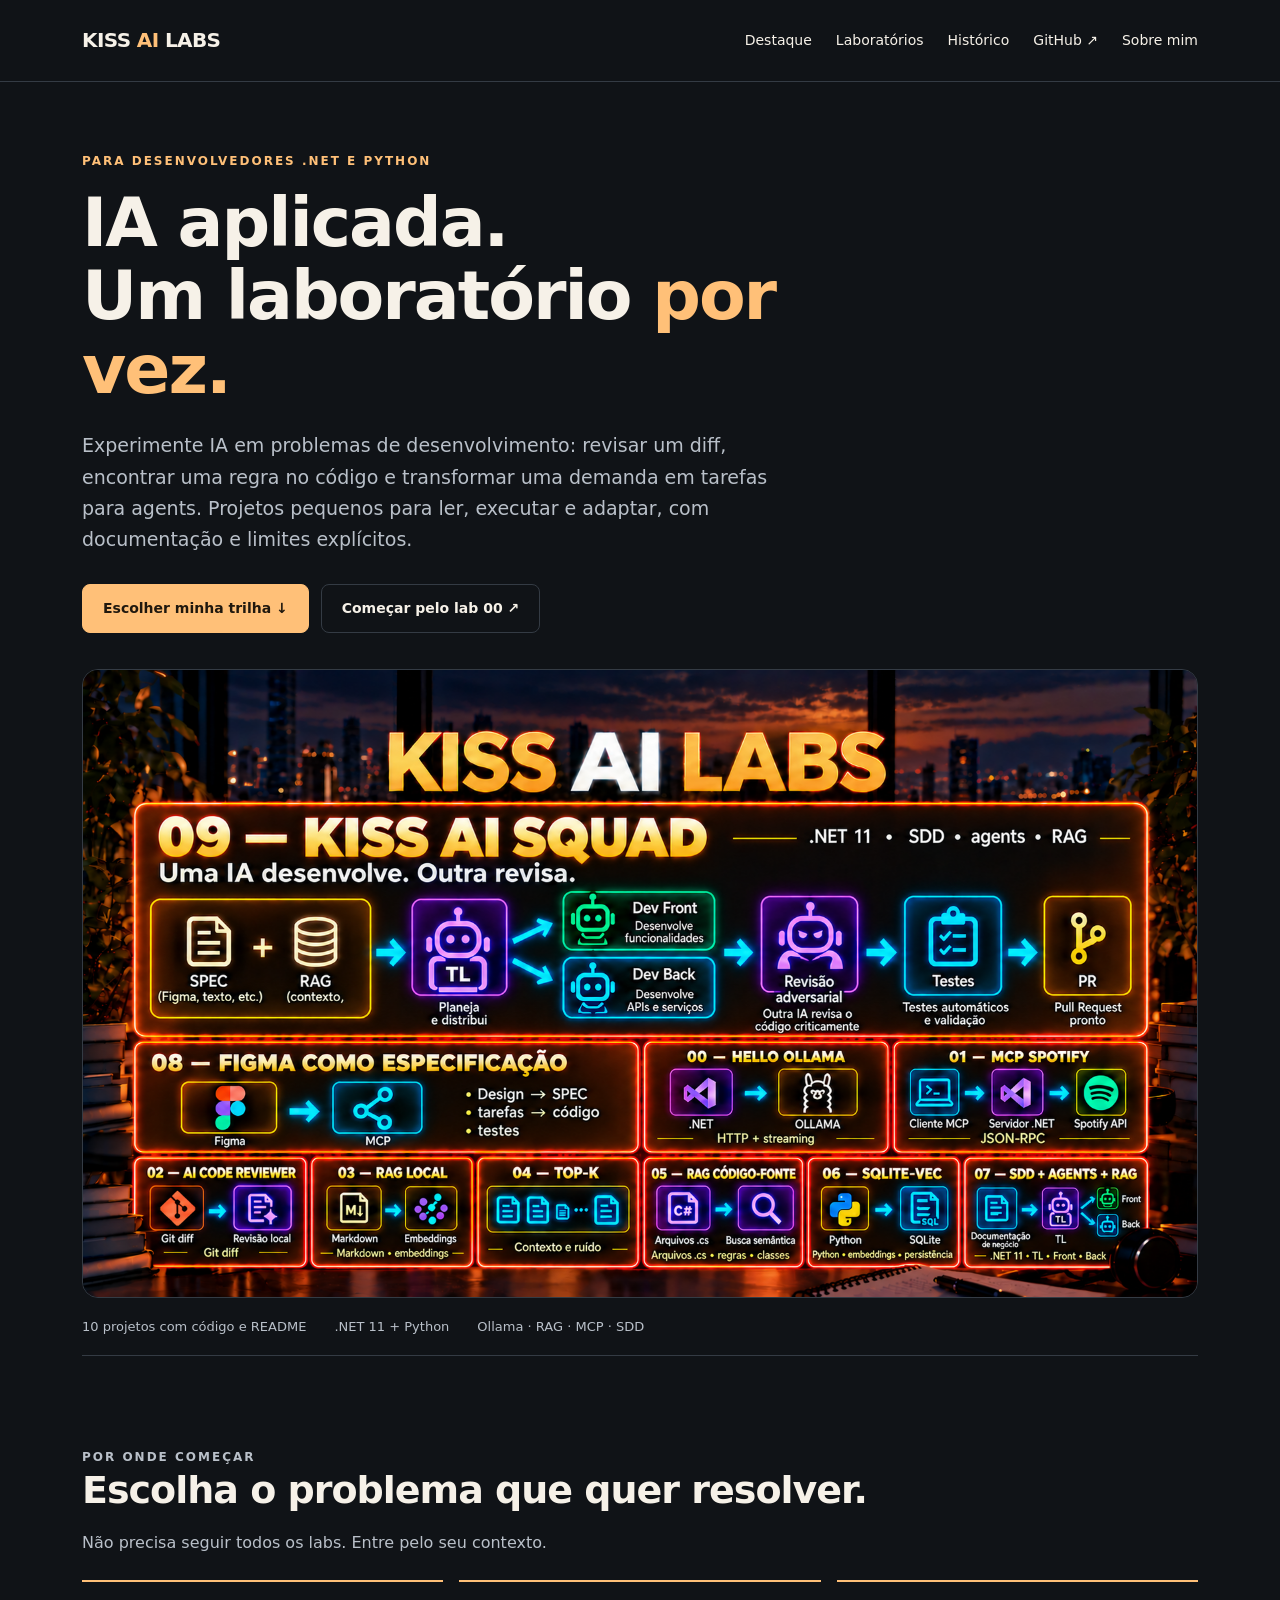
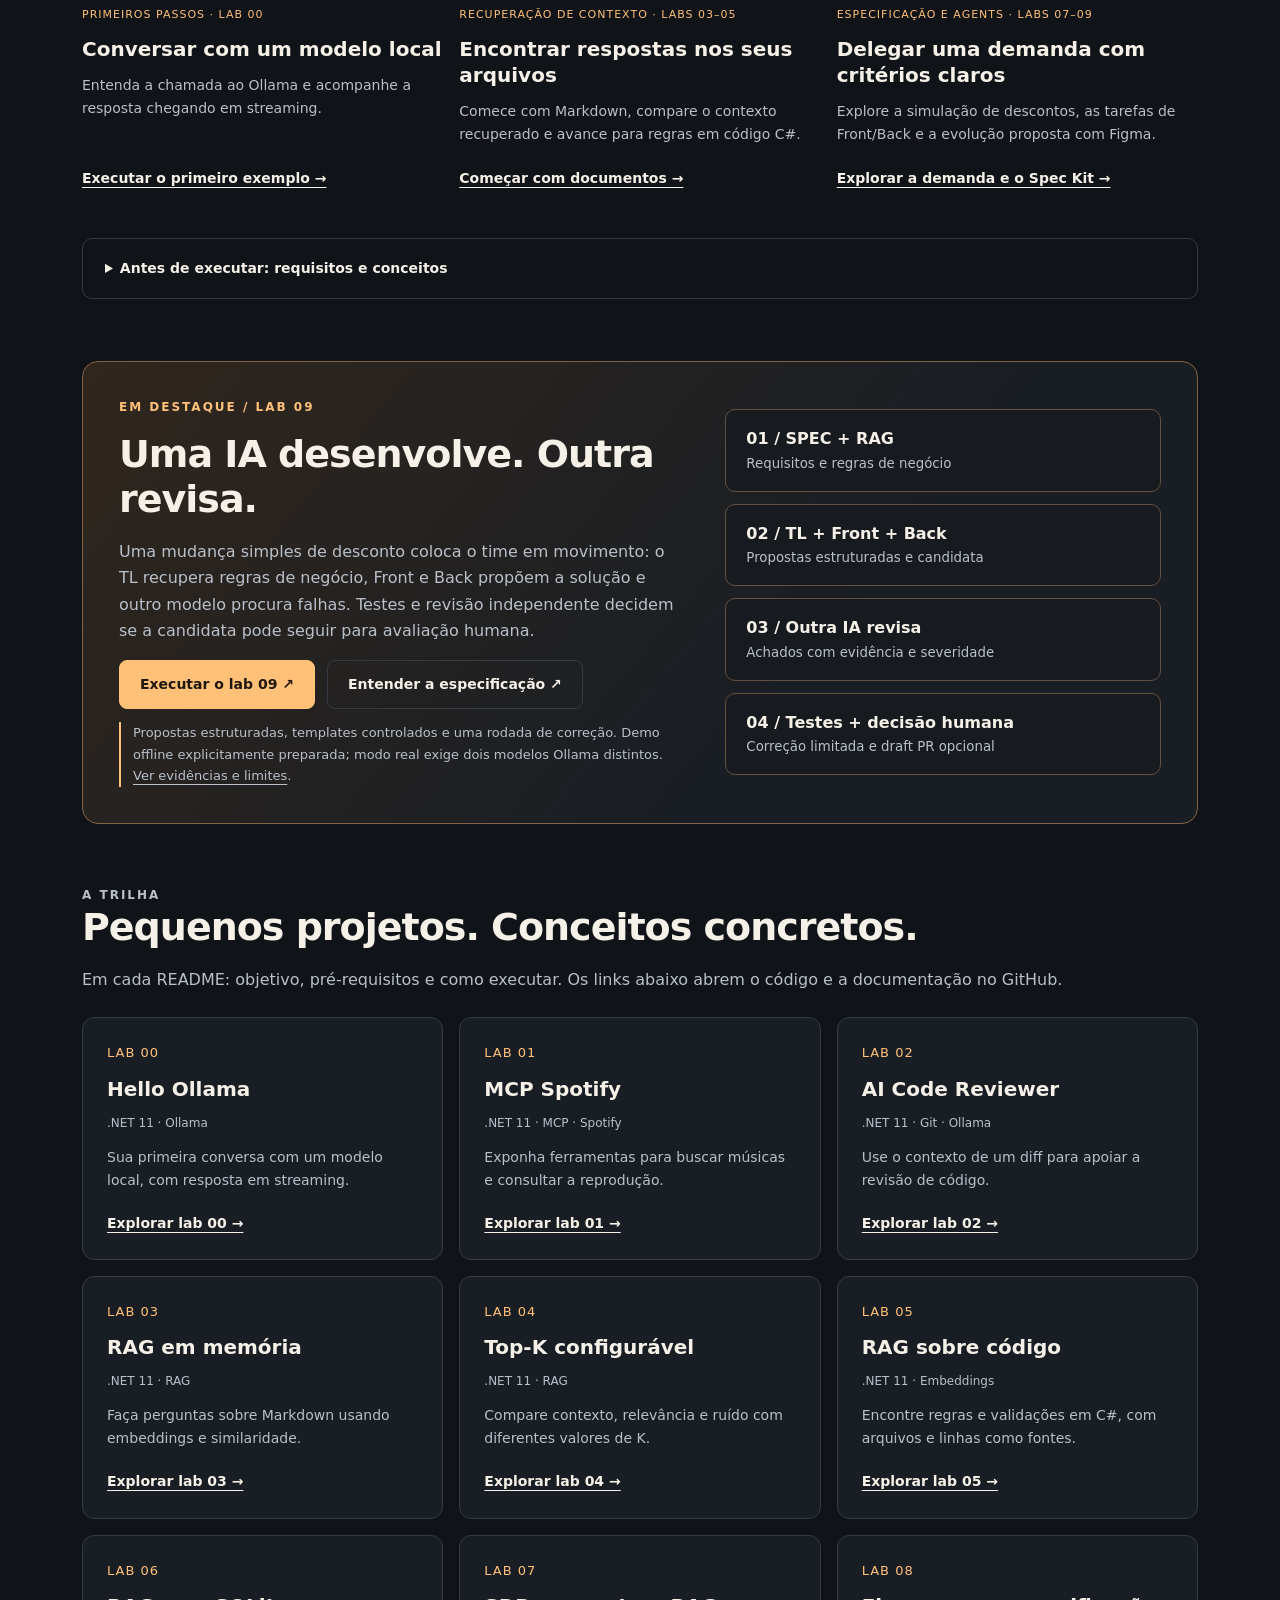
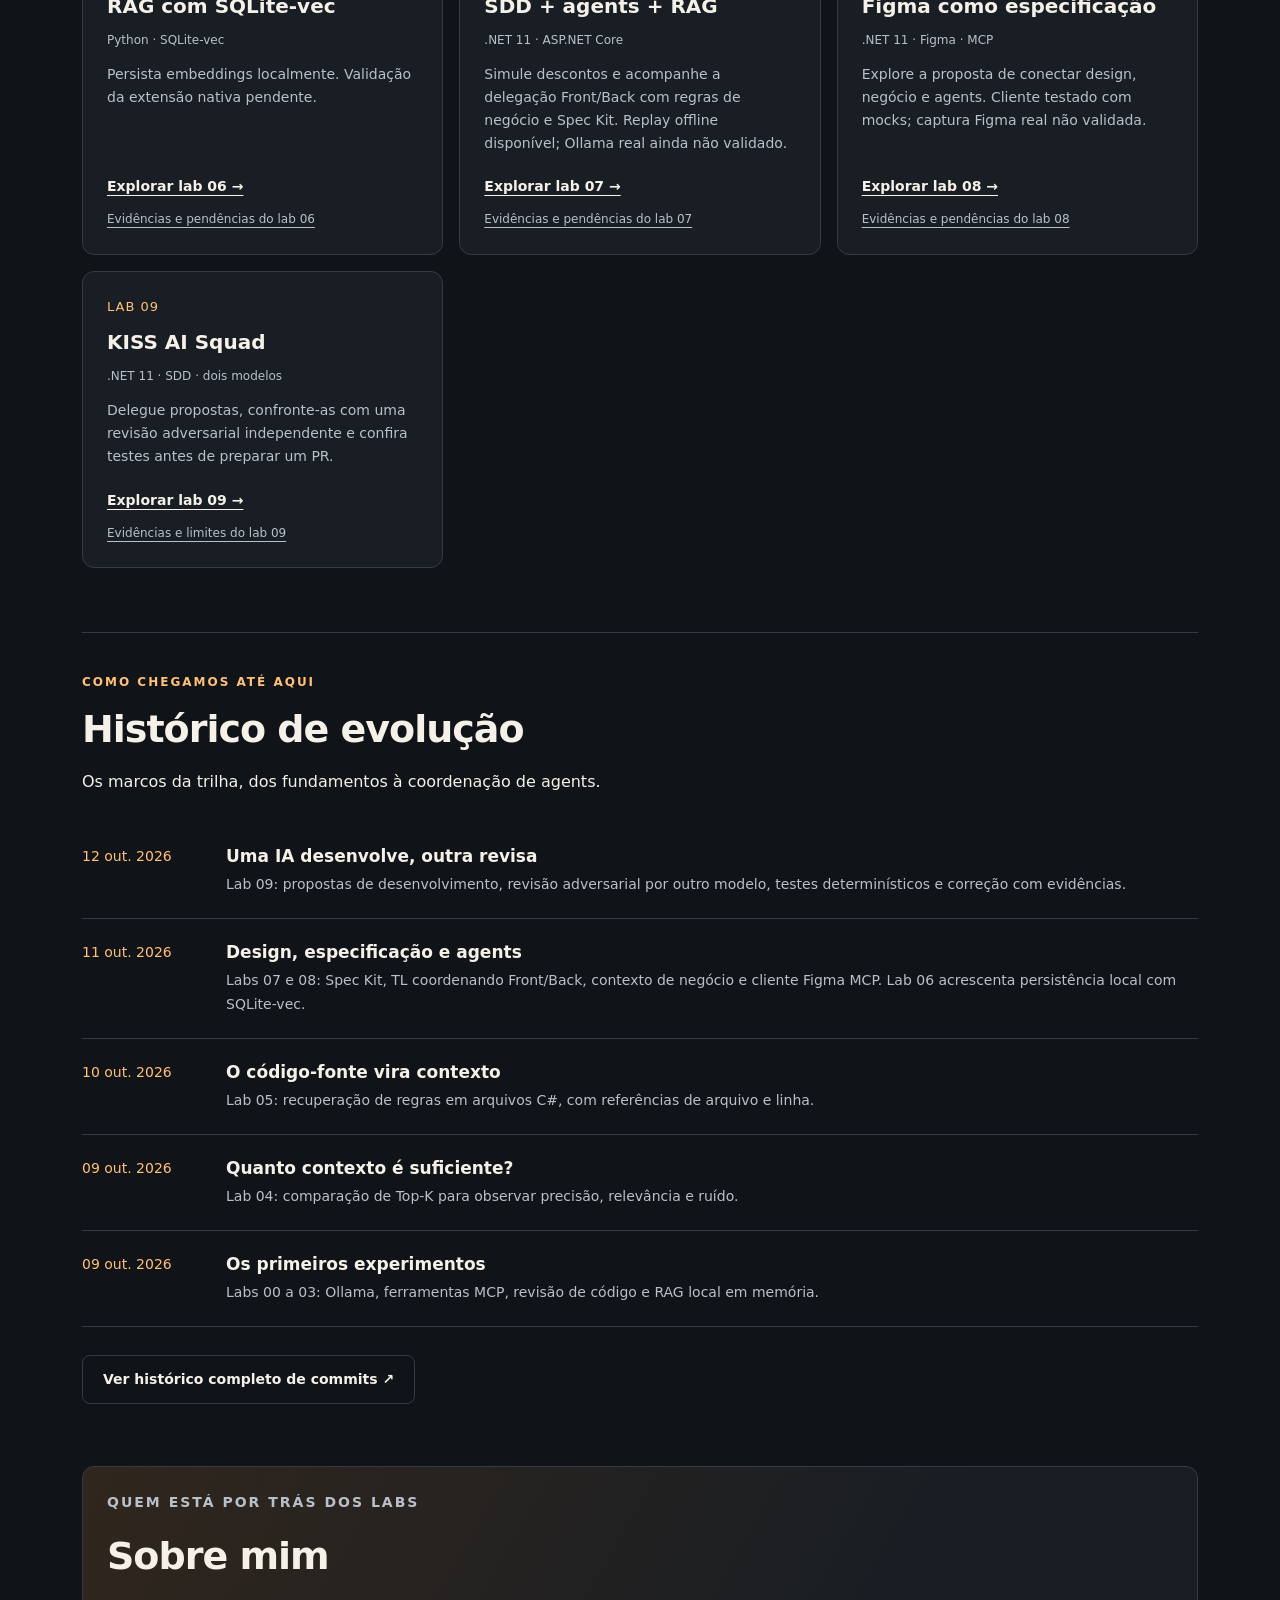
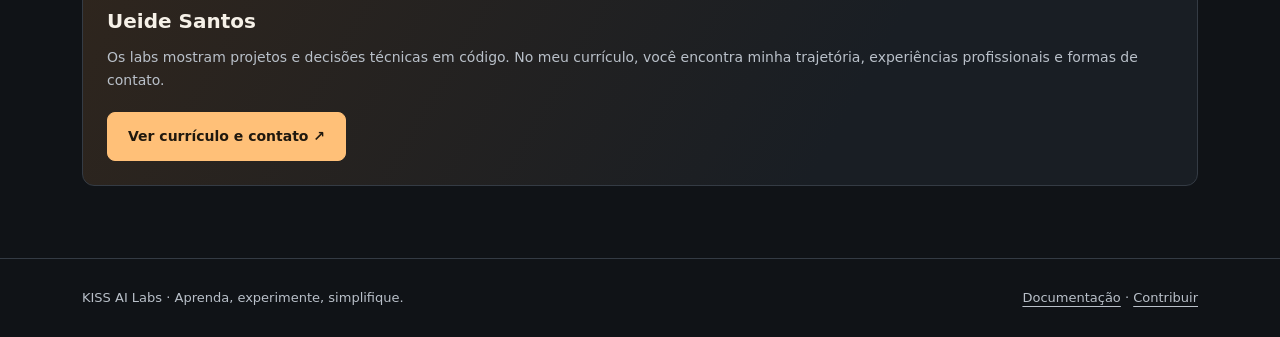
==== commit f26193cf: "lab09" ====
--- a/docs/index.html
+++ b/docs/index.html
@@ -1,12 +1,12 @@
 <!doctype html>
-<html lang="pt-BR"><head><meta charset="utf-8"><meta name="viewport" content="width=device-width, initial-scale=1"><title>KISS AI Labs — IA aplicada, um laboratório por vez</title><meta name="description" content="Laboratórios práticos de IA com .NET e Python: Ollama, RAG, SDD, agents e Figma MCP. Explore os projetos e seu histórico de evolução."><link rel="canonical" href="https://ueidesantos.github.io/kiss-ai-labs/"><meta property="og:type" content="website"><meta property="og:locale" content="pt_BR"><meta property="og:title" content="KISS AI Labs — IA aplicada para desenvolvedores"><meta property="og:description" content="Do modelo local ao RAG e aos agents: projetos pequenos em .NET e Python, com código, documentação e limites explícitos."><meta property="og:url" content="https://ueidesantos.github.io/kiss-ai-labs/"><meta property="og:image" content="https://ueidesantos.github.io/kiss-ai-labs/assets/kiss-ai-labs-figma-mcp.png"><meta property="og:image:alt" content="KISS AI Labs: lab 08 em destaque e trilha dos labs 00 a 07"><meta name="twitter:card" content="summary_large_image"><meta name="theme-color" content="#101317"><link rel="stylesheet" href="style.css"></head>
+<html lang="pt-BR"><head><meta charset="utf-8"><meta name="viewport" content="width=device-width, initial-scale=1"><title>KISS AI Labs — IA aplicada, um laboratório por vez</title><meta name="description" content="Laboratórios práticos de IA com .NET e Python: Ollama, RAG, SDD, agents e Figma MCP. Explore os projetos e seu histórico de evolução."><link rel="canonical" href="https://ueidesantos.github.io/kiss-ai-labs/"><meta property="og:type" content="website"><meta property="og:locale" content="pt_BR"><meta property="og:title" content="KISS AI Labs — IA aplicada para desenvolvedores"><meta property="og:description" content="Do modelo local ao RAG e aos agents: projetos pequenos em .NET e Python, com código, documentação e limites explícitos."><meta property="og:url" content="https://ueidesantos.github.io/kiss-ai-labs/"><meta property="og:image" content="https://ueidesantos.github.io/kiss-ai-labs/assets/kiss-ai-labs-ai-squad.png"><meta property="og:image:alt" content="KISS AI Labs: lab 09 em destaque, revisão adversarial e trilha dos labs 00 a 08"><meta name="twitter:card" content="summary_large_image"><meta name="theme-color" content="#101317"><link rel="stylesheet" href="style.css"></head>
 <body><a class="skip" href="#conteudo">Pular para o conteúdo</a><header><div class="wrap"><nav aria-label="Navegação principal"><a class="brand" href="#">KISS <span>AI</span> LABS</a><div class="nav-links"><a href="#destaque">Destaque</a><a href="#laboratorios">Laboratórios</a><a href="#historico">Histórico</a><a href="https://github.com/ueidesantos/kiss-ai-labs">GitHub ↗</a><a href="#sobre-mim">Sobre mim</a></div></nav></div></header>
-<main id="conteudo" class="wrap"><div class="intro"><p class="eyebrow">Para desenvolvedores .NET e Python</p><h1>IA aplicada.<br>Um laboratório <span>por vez.</span></h1><p class="lead">Experimente IA em problemas de desenvolvimento: revisar um diff, encontrar uma regra no código e transformar uma demanda em tarefas para agents. Projetos pequenos para ler, executar e adaptar, com documentação e limites explícitos.</p><div class="actions"><a class="button primary" href="#por-onde-comecar">Escolher minha trilha ↓</a><a class="button" href="https://github.com/ueidesantos/kiss-ai-labs/tree/main/00-hello-ollama">Começar pelo lab 00 ↗</a></div><img class="cover" src="assets/kiss-ai-labs-figma-mcp.png" width="1671" height="941" alt="KISS AI Labs: capa com escritório ao pôr do sol, destaque do lab 08 Figma e trilha dos labs 00 a 07"><div class="meta"><span>9 projetos com código e README</span><span>.NET 11 + Python</span><span>Ollama · RAG · MCP · SDD</span></div></div>
-<section id="por-onde-comecar" aria-labelledby="titulo-trilhas"><div class="section-head"><div><p class="eyebrow">Por onde começar</p><h2 id="titulo-trilhas">Escolha o problema que quer resolver.</h2><p>Não precisa seguir todos os labs. Entre pelo seu contexto.</p></div></div><div class="journeys"><article class="journey"><span class="number">PRIMEIROS PASSOS · LAB 00</span><h3>Conversar com um modelo local</h3><p>Entenda a chamada ao Ollama e acompanhe a resposta chegando em streaming.</p><a href="https://github.com/ueidesantos/kiss-ai-labs/tree/main/00-hello-ollama">Executar o primeiro exemplo →</a></article><article class="journey"><span class="number">RECUPERAÇÃO DE CONTEXTO · LABS 03–05</span><h3>Encontrar respostas nos seus arquivos</h3><p>Comece com Markdown, compare o contexto recuperado e avance para regras em código C#.</p><a href="https://github.com/ueidesantos/kiss-ai-labs/tree/main/03-rag-local-memory">Começar com documentos →</a></article><article class="journey"><span class="number">ESPECIFICAÇÃO E AGENTS · LABS 07–08</span><h3>Delegar uma demanda com critérios claros</h3><p>Explore a simulação de descontos, as tarefas de Front/Back e a evolução proposta com Figma.</p><a href="https://github.com/ueidesantos/kiss-ai-labs/tree/main/07-sdd-agents-business-rag">Explorar a demanda e o Spec Kit →</a></article></div><details class="prerequisites"><summary>Antes de executar: requisitos e conceitos</summary><p>Consulte o README do lab: os exemplos .NET usam o SDK .NET 11; o lab 06 usa Python. Fluxos com modelos locais precisam do Ollama e dos modelos indicados. Spotify e Figma têm requisitos de integração próprios. Os labs 07 e 08 também oferecem demonstrações offline.</p><p><strong>RAG</strong> recupera trechos para dar contexto ao modelo. <strong>MCP</strong> conecta ferramentas a assistentes. <strong>SDD</strong> orienta o desenvolvimento pela especificação; o <strong>Spec Kit</strong> reúne os artefatos dessa especificação. <strong>TL</strong> é o papel de liderança técnica que coordena Front e Back.</p><p>São experimentos educacionais. Consulte as evidências e pendências de cada lab antes de adaptar o código para produção.</p></details></section>
-<section id="destaque" aria-labelledby="titulo-destaque"><div class="feature"><div><p class="eyebrow">Em destaque / Lab 08</p><h2 id="titulo-destaque">O design entra na conversa.</h2><p>Explore como o design pode orientar uma demanda simples: simular descontos. O projeto propõe usar Figma como especificação visual, recuperar regras de negócio e delegar tarefas a agents de Front e Back.</p><div class="actions"><a class="button primary" href="https://github.com/ueidesantos/kiss-ai-labs/tree/main/08-sdd-figma-mcp">Ver código e especificação do lab 08 ↗</a><a class="button" href="https://www.figma.com/community/file/1691245874203095002/kissproject-4-codex?fuid=999015154036575904">Ver design no Figma ↗</a></div><p class="notice">Inclui Spec Kit, cliente MCP e demonstração offline. O design está disponível por link; captura real do Figma e conformidade visual ainda não foram validadas. <a href="https://github.com/ueidesantos/kiss-ai-labs/blob/main/08-sdd-figma-mcp/VALIDATION.md">Consultar evidências do lab 08</a>.</p></div><div class="flow" aria-label="Fluxo de trabalho do laboratório"><div><strong>01 / Figma + documentação</strong><small>Design da interface e regras de negócio</small></div><div><strong>02 / TL + especificação</strong><small>Contexto recuperado, requisitos e delegação</small></div><div class="delegates"><div><strong>Dev Front</strong><small>Interface e estados</small></div><div><strong>Dev Back</strong><small>Contrato e regras</small></div></div><div><strong>03 / Validação</strong><small>Testes, evidências e revisão visual</small></div></div></div></section>
-<section id="laboratorios" aria-labelledby="titulo-labs"><div class="section-head"><div><p class="eyebrow">A trilha</p><h2 id="titulo-labs">Pequenos projetos. Conceitos concretos.</h2><p>Em cada README: objetivo, pré-requisitos e como executar. Os links abaixo abrem o código e a documentação no GitHub.</p></div></div><div class="grid"><article class="card lab-card"><span class="number">LAB 00</span><h3>Hello Ollama</h3><span class="tag">.NET 11 · Ollama</span><p>Sua primeira conversa com um modelo local, com resposta em streaming.</p><a href="https://github.com/ueidesantos/kiss-ai-labs/tree/main/00-hello-ollama">Explorar lab 00 →</a></article><article class="card lab-card"><span class="number">LAB 01</span><h3>MCP Spotify</h3><span class="tag">.NET 11 · MCP · Spotify</span><p>Exponha ferramentas para buscar músicas e consultar a reprodução.</p><a href="https://github.com/ueidesantos/kiss-ai-labs/tree/main/01-mcp-spotify">Explorar lab 01 →</a></article><article class="card lab-card"><span class="number">LAB 02</span><h3>AI Code Reviewer</h3><span class="tag">.NET 11 · Git · Ollama</span><p>Use o contexto de um diff para apoiar a revisão de código.</p><a href="https://github.com/ueidesantos/kiss-ai-labs/tree/main/02-ai-code-reviewer">Explorar lab 02 →</a></article><article class="card lab-card"><span class="number">LAB 03</span><h3>RAG em memória</h3><span class="tag">.NET 11 · RAG</span><p>Faça perguntas sobre Markdown usando embeddings e similaridade.</p><a href="https://github.com/ueidesantos/kiss-ai-labs/tree/main/03-rag-local-memory">Explorar lab 03 →</a></article><article class="card lab-card"><span class="number">LAB 04</span><h3>Top-K configurável</h3><span class="tag">.NET 11 · RAG</span><p>Compare contexto, relevância e ruído com diferentes valores de K.</p><a href="https://github.com/ueidesantos/kiss-ai-labs/tree/main/04-rag-top-k">Explorar lab 04 →</a></article><article class="card lab-card"><span class="number">LAB 05</span><h3>RAG sobre código</h3><span class="tag">.NET 11 · Embeddings</span><p>Encontre regras e validações em C#, com arquivos e linhas como fontes.</p><a href="https://github.com/ueidesantos/kiss-ai-labs/tree/main/05-rag-source-code">Explorar lab 05 →</a></article><article class="card lab-card"><span class="number">LAB 06</span><h3>RAG com SQLite-vec</h3><span class="tag">Python · SQLite-vec</span><p>Persista embeddings localmente. Validação da extensão nativa pendente.</p><a href="https://github.com/ueidesantos/kiss-ai-labs/tree/main/06-rag-sqlite-vec">Explorar lab 06 →</a><a class="evidence" href="https://github.com/ueidesantos/kiss-ai-labs/blob/main/06-rag-sqlite-vec/VALIDATION.md">Evidências e pendências do lab 06</a></article><article class="card lab-card"><span class="number">LAB 07</span><h3>SDD + agents + RAG</h3><span class="tag">.NET 11 · ASP.NET Core</span><p>Simule descontos e acompanhe a delegação Front/Back com regras de negócio e Spec Kit. Replay offline disponível; Ollama real ainda não validado.</p><a href="https://github.com/ueidesantos/kiss-ai-labs/tree/main/07-sdd-agents-business-rag">Explorar lab 07 →</a><a class="evidence" href="https://github.com/ueidesantos/kiss-ai-labs/blob/main/07-sdd-agents-business-rag/VALIDATION.md">Evidências e pendências do lab 07</a></article><article class="card lab-card"><span class="number">LAB 08</span><h3>Figma como especificação</h3><span class="tag">.NET 11 · Figma · MCP</span><p>Explore a proposta de conectar design, negócio e agents. Cliente testado com mocks; captura Figma real não validada.</p><a href="https://github.com/ueidesantos/kiss-ai-labs/tree/main/08-sdd-figma-mcp">Explorar lab 08 →</a><a class="evidence" href="https://github.com/ueidesantos/kiss-ai-labs/blob/main/08-sdd-figma-mcp/VALIDATION.md">Evidências e pendências do lab 08</a></article></div></section>
+<main id="conteudo" class="wrap"><div class="intro"><p class="eyebrow">Para desenvolvedores .NET e Python</p><h1>IA aplicada.<br>Um laboratório <span>por vez.</span></h1><p class="lead">Experimente IA em problemas de desenvolvimento: revisar um diff, encontrar uma regra no código e transformar uma demanda em tarefas para agents. Projetos pequenos para ler, executar e adaptar, com documentação e limites explícitos.</p><div class="actions"><a class="button primary" href="#por-onde-comecar">Escolher minha trilha ↓</a><a class="button" href="https://github.com/ueidesantos/kiss-ai-labs/tree/main/00-hello-ollama">Começar pelo lab 00 ↗</a></div><img class="cover" src="assets/kiss-ai-labs-ai-squad.png" width="1671" height="941" alt="KISS AI Labs: capa com escritório ao pôr do sol, destaque do lab 09 KISS AI Squad e trilha dos labs 00 a 08"><div class="meta"><span>10 projetos com código e README</span><span>.NET 11 + Python</span><span>Ollama · RAG · MCP · SDD</span></div></div>
+<section id="por-onde-comecar" aria-labelledby="titulo-trilhas"><div class="section-head"><div><p class="eyebrow">Por onde começar</p><h2 id="titulo-trilhas">Escolha o problema que quer resolver.</h2><p>Não precisa seguir todos os labs. Entre pelo seu contexto.</p></div></div><div class="journeys"><article class="journey"><span class="number">PRIMEIROS PASSOS · LAB 00</span><h3>Conversar com um modelo local</h3><p>Entenda a chamada ao Ollama e acompanhe a resposta chegando em streaming.</p><a href="https://github.com/ueidesantos/kiss-ai-labs/tree/main/00-hello-ollama">Executar o primeiro exemplo →</a></article><article class="journey"><span class="number">RECUPERAÇÃO DE CONTEXTO · LABS 03–05</span><h3>Encontrar respostas nos seus arquivos</h3><p>Comece com Markdown, compare o contexto recuperado e avance para regras em código C#.</p><a href="https://github.com/ueidesantos/kiss-ai-labs/tree/main/03-rag-local-memory">Começar com documentos →</a></article><article class="journey"><span class="number">ESPECIFICAÇÃO E AGENTS · LABS 07–09</span><h3>Delegar uma demanda com critérios claros</h3><p>Explore a simulação de descontos, as tarefas de Front/Back e a evolução proposta com Figma.</p><a href="https://github.com/ueidesantos/kiss-ai-labs/tree/main/07-sdd-agents-business-rag">Explorar a demanda e o Spec Kit →</a></article></div><details class="prerequisites"><summary>Antes de executar: requisitos e conceitos</summary><p>Consulte o README do lab: os exemplos .NET usam o SDK .NET 11; o lab 06 usa Python. Fluxos com modelos locais precisam do Ollama e dos modelos indicados. Spotify e Figma têm requisitos de integração próprios. Os labs 07 e 08 também oferecem demonstrações offline.</p><p><strong>RAG</strong> recupera trechos para dar contexto ao modelo. <strong>MCP</strong> conecta ferramentas a assistentes. <strong>SDD</strong> orienta o desenvolvimento pela especificação; o <strong>Spec Kit</strong> reúne os artefatos dessa especificação. <strong>TL</strong> é o papel de liderança técnica que coordena Front e Back.</p><p>São experimentos educacionais. Consulte as evidências e pendências de cada lab antes de adaptar o código para produção.</p></details></section>
+<section id="destaque" aria-labelledby="titulo-destaque"><div class="feature"><div><p class="eyebrow">Em destaque / Lab 09</p><h2 id="titulo-destaque">Uma IA desenvolve. Outra revisa.</h2><p>Uma mudança simples de desconto coloca o time em movimento: o TL recupera regras de negócio, Front e Back propõem a solução e outro modelo procura falhas. Testes e revisão independente decidem se a candidata pode seguir para avaliação humana.</p><div class="actions"><a class="button primary" href="https://github.com/ueidesantos/kiss-ai-labs/tree/main/09-ai-squad">Executar o lab 09 ↗</a><a class="button" href="https://github.com/ueidesantos/kiss-ai-labs/blob/main/09-ai-squad/SPECKIT.md">Entender a especificação ↗</a></div><p class="notice">Propostas estruturadas, templates controlados e uma rodada de correção. Demo offline explicitamente preparada; modo real exige dois modelos Ollama distintos. <a href="https://github.com/ueidesantos/kiss-ai-labs/blob/main/09-ai-squad/VALIDATION.md">Ver evidências e limites</a>.</p></div><div class="flow" aria-label="Fluxo do laboratório"><div><strong>01 / SPEC + RAG</strong><small>Requisitos e regras de negócio</small></div><div><strong>02 / TL + Front + Back</strong><small>Propostas estruturadas e candidata</small></div><div><strong>03 / Outra IA revisa</strong><small>Achados com evidência e severidade</small></div><div><strong>04 / Testes + decisão humana</strong><small>Correção limitada e draft PR opcional</small></div></div></div></section>
+<section id="laboratorios" aria-labelledby="titulo-labs"><div class="section-head"><div><p class="eyebrow">A trilha</p><h2 id="titulo-labs">Pequenos projetos. Conceitos concretos.</h2><p>Em cada README: objetivo, pré-requisitos e como executar. Os links abaixo abrem o código e a documentação no GitHub.</p></div></div><div class="grid"><article class="card lab-card"><span class="number">LAB 00</span><h3>Hello Ollama</h3><span class="tag">.NET 11 · Ollama</span><p>Sua primeira conversa com um modelo local, com resposta em streaming.</p><a href="https://github.com/ueidesantos/kiss-ai-labs/tree/main/00-hello-ollama">Explorar lab 00 →</a></article><article class="card lab-card"><span class="number">LAB 01</span><h3>MCP Spotify</h3><span class="tag">.NET 11 · MCP · Spotify</span><p>Exponha ferramentas para buscar músicas e consultar a reprodução.</p><a href="https://github.com/ueidesantos/kiss-ai-labs/tree/main/01-mcp-spotify">Explorar lab 01 →</a></article><article class="card lab-card"><span class="number">LAB 02</span><h3>AI Code Reviewer</h3><span class="tag">.NET 11 · Git · Ollama</span><p>Use o contexto de um diff para apoiar a revisão de código.</p><a href="https://github.com/ueidesantos/kiss-ai-labs/tree/main/02-ai-code-reviewer">Explorar lab 02 →</a></article><article class="card lab-card"><span class="number">LAB 03</span><h3>RAG em memória</h3><span class="tag">.NET 11 · RAG</span><p>Faça perguntas sobre Markdown usando embeddings e similaridade.</p><a href="https://github.com/ueidesantos/kiss-ai-labs/tree/main/03-rag-local-memory">Explorar lab 03 →</a></article><article class="card lab-card"><span class="number">LAB 04</span><h3>Top-K configurável</h3><span class="tag">.NET 11 · RAG</span><p>Compare contexto, relevância e ruído com diferentes valores de K.</p><a href="https://github.com/ueidesantos/kiss-ai-labs/tree/main/04-rag-top-k">Explorar lab 04 →</a></article><article class="card lab-card"><span class="number">LAB 05</span><h3>RAG sobre código</h3><span class="tag">.NET 11 · Embeddings</span><p>Encontre regras e validações em C#, com arquivos e linhas como fontes.</p><a href="https://github.com/ueidesantos/kiss-ai-labs/tree/main/05-rag-source-code">Explorar lab 05 →</a></article><article class="card lab-card"><span class="number">LAB 06</span><h3>RAG com SQLite-vec</h3><span class="tag">Python · SQLite-vec</span><p>Persista embeddings localmente. Validação da extensão nativa pendente.</p><a href="https://github.com/ueidesantos/kiss-ai-labs/tree/main/06-rag-sqlite-vec">Explorar lab 06 →</a><a class="evidence" href="https://github.com/ueidesantos/kiss-ai-labs/blob/main/06-rag-sqlite-vec/VALIDATION.md">Evidências e pendências do lab 06</a></article><article class="card lab-card"><span class="number">LAB 07</span><h3>SDD + agents + RAG</h3><span class="tag">.NET 11 · ASP.NET Core</span><p>Simule descontos e acompanhe a delegação Front/Back com regras de negócio e Spec Kit. Replay offline disponível; Ollama real ainda não validado.</p><a href="https://github.com/ueidesantos/kiss-ai-labs/tree/main/07-sdd-agents-business-rag">Explorar lab 07 →</a><a class="evidence" href="https://github.com/ueidesantos/kiss-ai-labs/blob/main/07-sdd-agents-business-rag/VALIDATION.md">Evidências e pendências do lab 07</a></article><article class="card lab-card"><span class="number">LAB 08</span><h3>Figma como especificação</h3><span class="tag">.NET 11 · Figma · MCP</span><p>Explore a proposta de conectar design, negócio e agents. Cliente testado com mocks; captura Figma real não validada.</p><a href="https://github.com/ueidesantos/kiss-ai-labs/tree/main/08-sdd-figma-mcp">Explorar lab 08 →</a><a class="evidence" href="https://github.com/ueidesantos/kiss-ai-labs/blob/main/08-sdd-figma-mcp/VALIDATION.md">Evidências e pendências do lab 08</a></article><article class="card lab-card"><span class="number">LAB 09</span><h3>KISS AI Squad</h3><span class="tag">.NET 11 · SDD · dois modelos</span><p>Delegue propostas, confronte-as com uma revisão adversarial independente e confira testes antes de preparar um PR.</p><a href="https://github.com/ueidesantos/kiss-ai-labs/tree/main/09-ai-squad">Explorar lab 09 →</a><a class="evidence" href="https://github.com/ueidesantos/kiss-ai-labs/blob/main/09-ai-squad/VALIDATION.md">Evidências e limites do lab 09</a></article></div></section>
 
-<section class="history" id="historico" aria-labelledby="titulo-historico"><p class="eyebrow">Como chegamos até aqui</p><h2 id="titulo-historico">Histórico de evolução</h2><p>Os marcos da trilha, dos fundamentos à coordenação de agents.</p><ol class="timeline"><li><time datetime="2026-10-11">11 out. 2026</time><div><h3>Design, especificação e agents</h3><p>Labs 07 e 08: Spec Kit, TL coordenando Front/Back, contexto de negócio e cliente Figma MCP. Lab 06 acrescenta persistência local com SQLite-vec.</p></div></li><li><time datetime="2026-10-10">10 out. 2026</time><div><h3>O código-fonte vira contexto</h3><p>Lab 05: recuperação de regras em arquivos C#, com referências de arquivo e linha.</p></div></li><li><time datetime="2026-10-09">09 out. 2026</time><div><h3>Quanto contexto é suficiente?</h3><p>Lab 04: comparação de Top-K para observar precisão, relevância e ruído.</p></div></li><li><time datetime="2026-10-09">09 out. 2026</time><div><h3>Os primeiros experimentos</h3><p>Labs 00 a 03: Ollama, ferramentas MCP, revisão de código e RAG local em memória.</p></div></li></ol><a class="button" href="https://github.com/ueidesantos/kiss-ai-labs/commits/main/">Ver histórico completo de commits ↗</a></section>
+<section class="history" id="historico" aria-labelledby="titulo-historico"><p class="eyebrow">Como chegamos até aqui</p><h2 id="titulo-historico">Histórico de evolução</h2><p>Os marcos da trilha, dos fundamentos à coordenação de agents.</p><ol class="timeline"><li><time datetime="2026-10-12">12 out. 2026</time><div><h3>Uma IA desenvolve, outra revisa</h3><p>Lab 09: propostas de desenvolvimento, revisão adversarial por outro modelo, testes determinísticos e correção com evidências.</p></div></li><li><time datetime="2026-10-11">11 out. 2026</time><div><h3>Design, especificação e agents</h3><p>Labs 07 e 08: Spec Kit, TL coordenando Front/Back, contexto de negócio e cliente Figma MCP. Lab 06 acrescenta persistência local com SQLite-vec.</p></div></li><li><time datetime="2026-10-10">10 out. 2026</time><div><h3>O código-fonte vira contexto</h3><p>Lab 05: recuperação de regras em arquivos C#, com referências de arquivo e linha.</p></div></li><li><time datetime="2026-10-09">09 out. 2026</time><div><h3>Quanto contexto é suficiente?</h3><p>Lab 04: comparação de Top-K para observar precisão, relevância e ruído.</p></div></li><li><time datetime="2026-10-09">09 out. 2026</time><div><h3>Os primeiros experimentos</h3><p>Labs 00 a 03: Ollama, ferramentas MCP, revisão de código e RAG local em memória.</p></div></li></ol><a class="button" href="https://github.com/ueidesantos/kiss-ai-labs/commits/main/">Ver histórico completo de commits ↗</a></section>
 <section id="sobre-mim" aria-labelledby="titulo-sobre"><div class="card"><p class="eyebrow">Quem está por trás dos labs</p><h2 id="titulo-sobre">Sobre mim</h2><h3>Ueide Santos</h3><p>Os labs mostram projetos e decisões técnicas em código. No meu currículo, você encontra minha trajetória, experiências profissionais e formas de contato.</p><div class="actions"><a class="button primary" href="https://ueidesantos.github.io/ueide-santos-cv-web/">Ver currículo e contato ↗</a></div></div></section></main>
 <footer><div class="wrap"><span>KISS AI Labs · Aprenda, experimente, simplifique.</span><div><a href="https://github.com/ueidesantos/kiss-ai-labs/blob/main/README.md">Documentação</a> · <a href="https://github.com/ueidesantos/kiss-ai-labs/issues">Contribuir</a></div></div></footer></body></html>
 
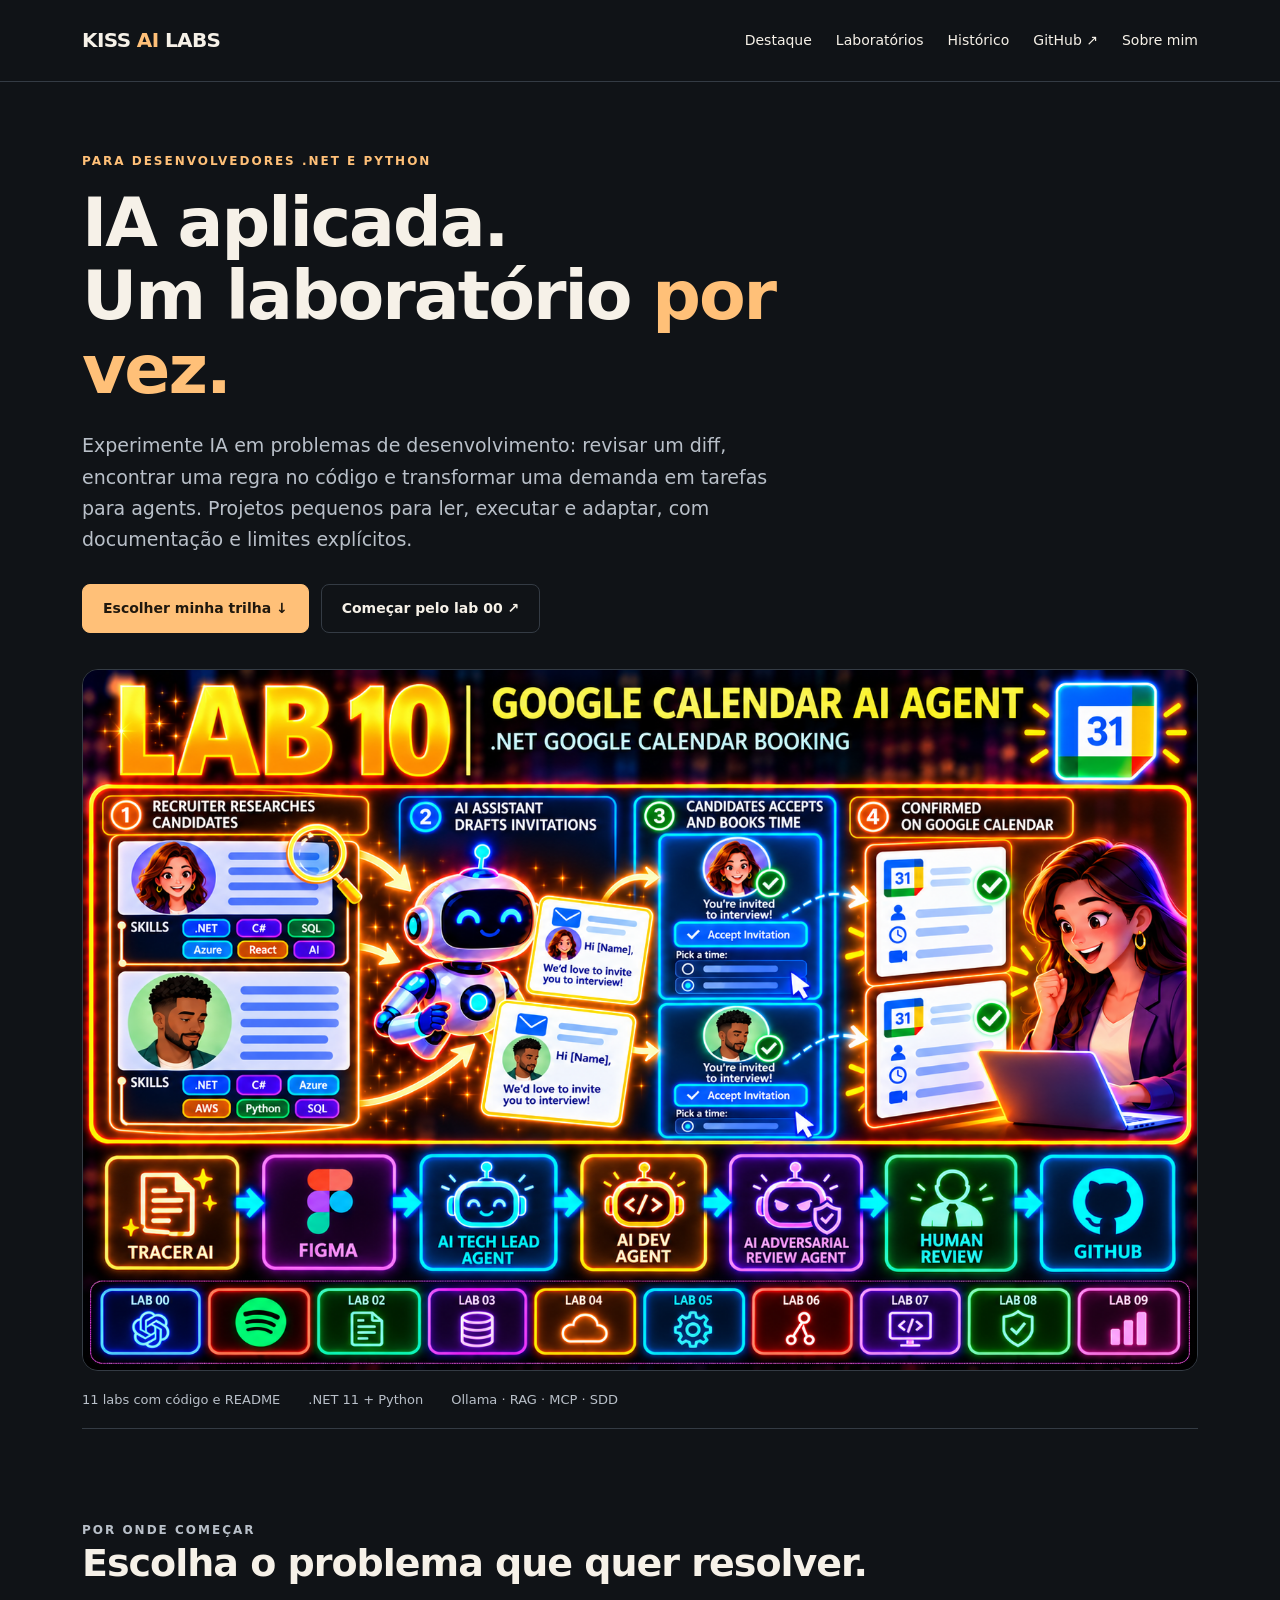
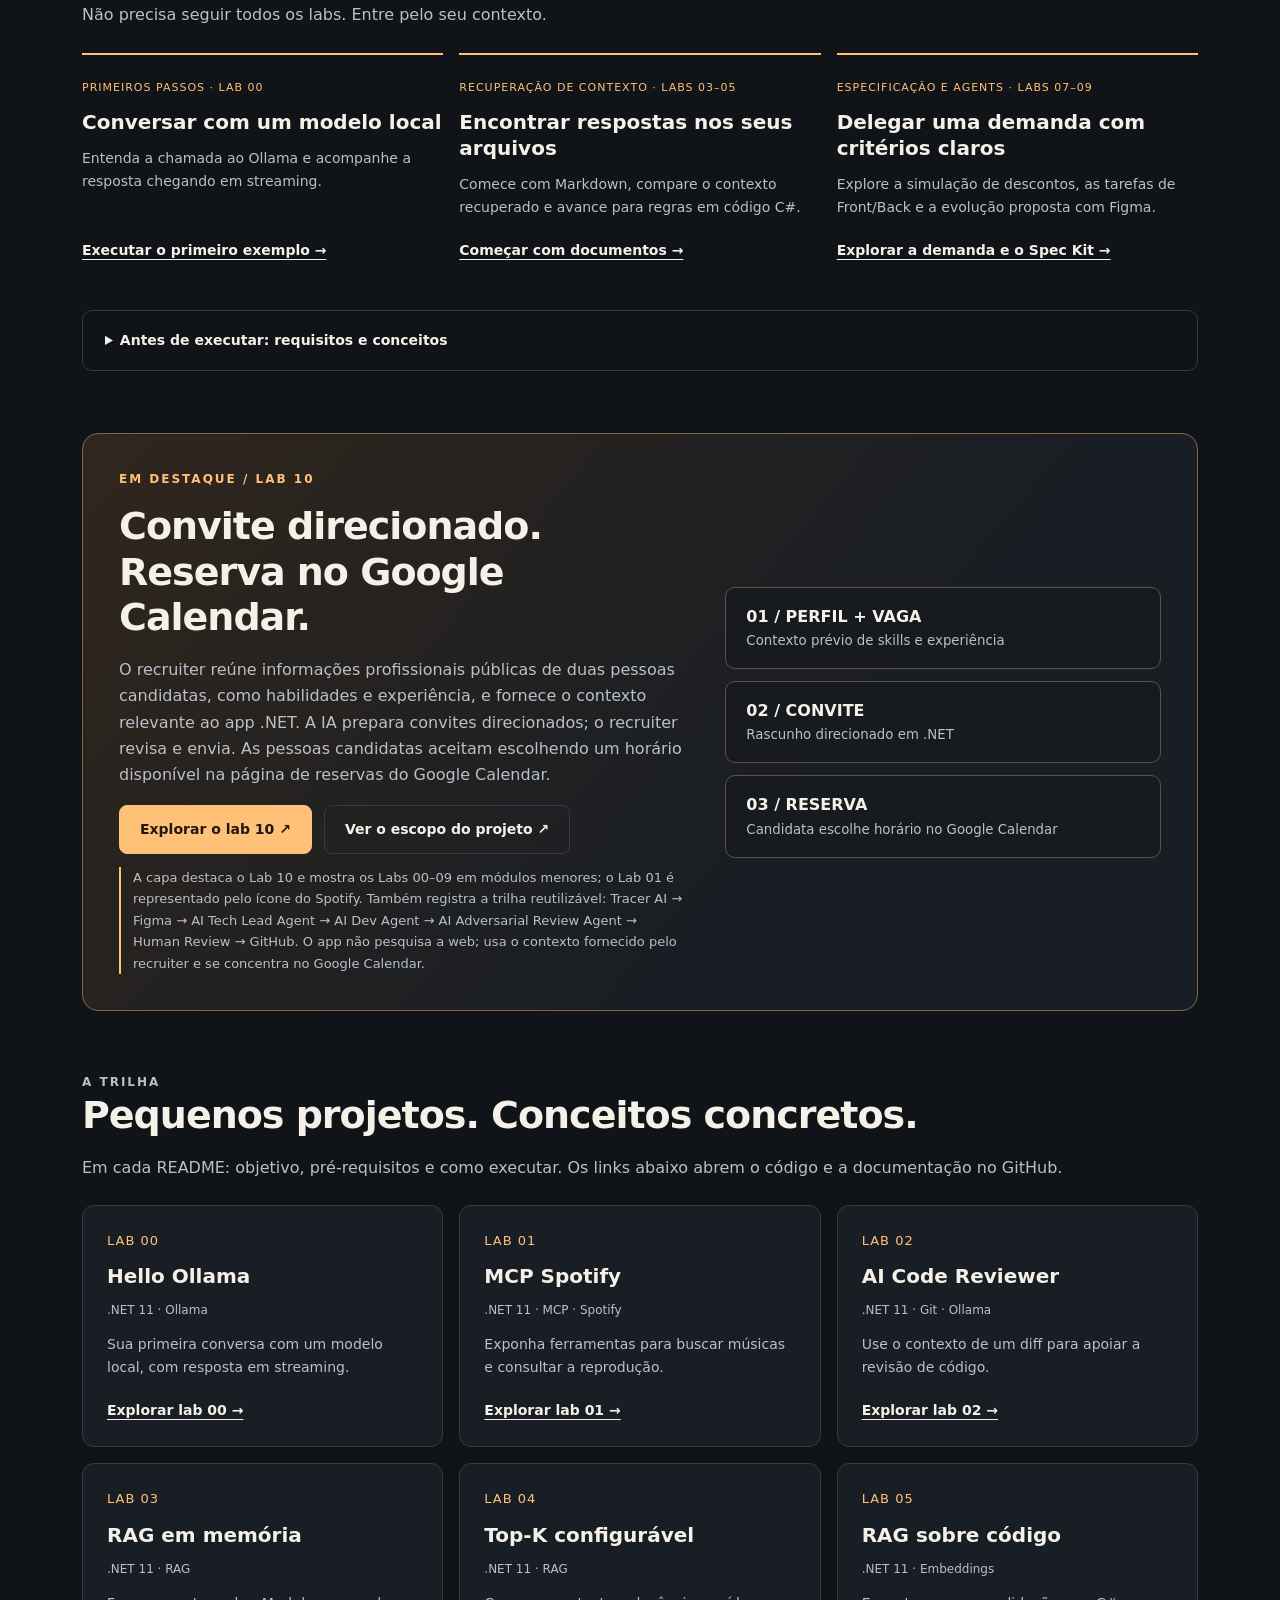
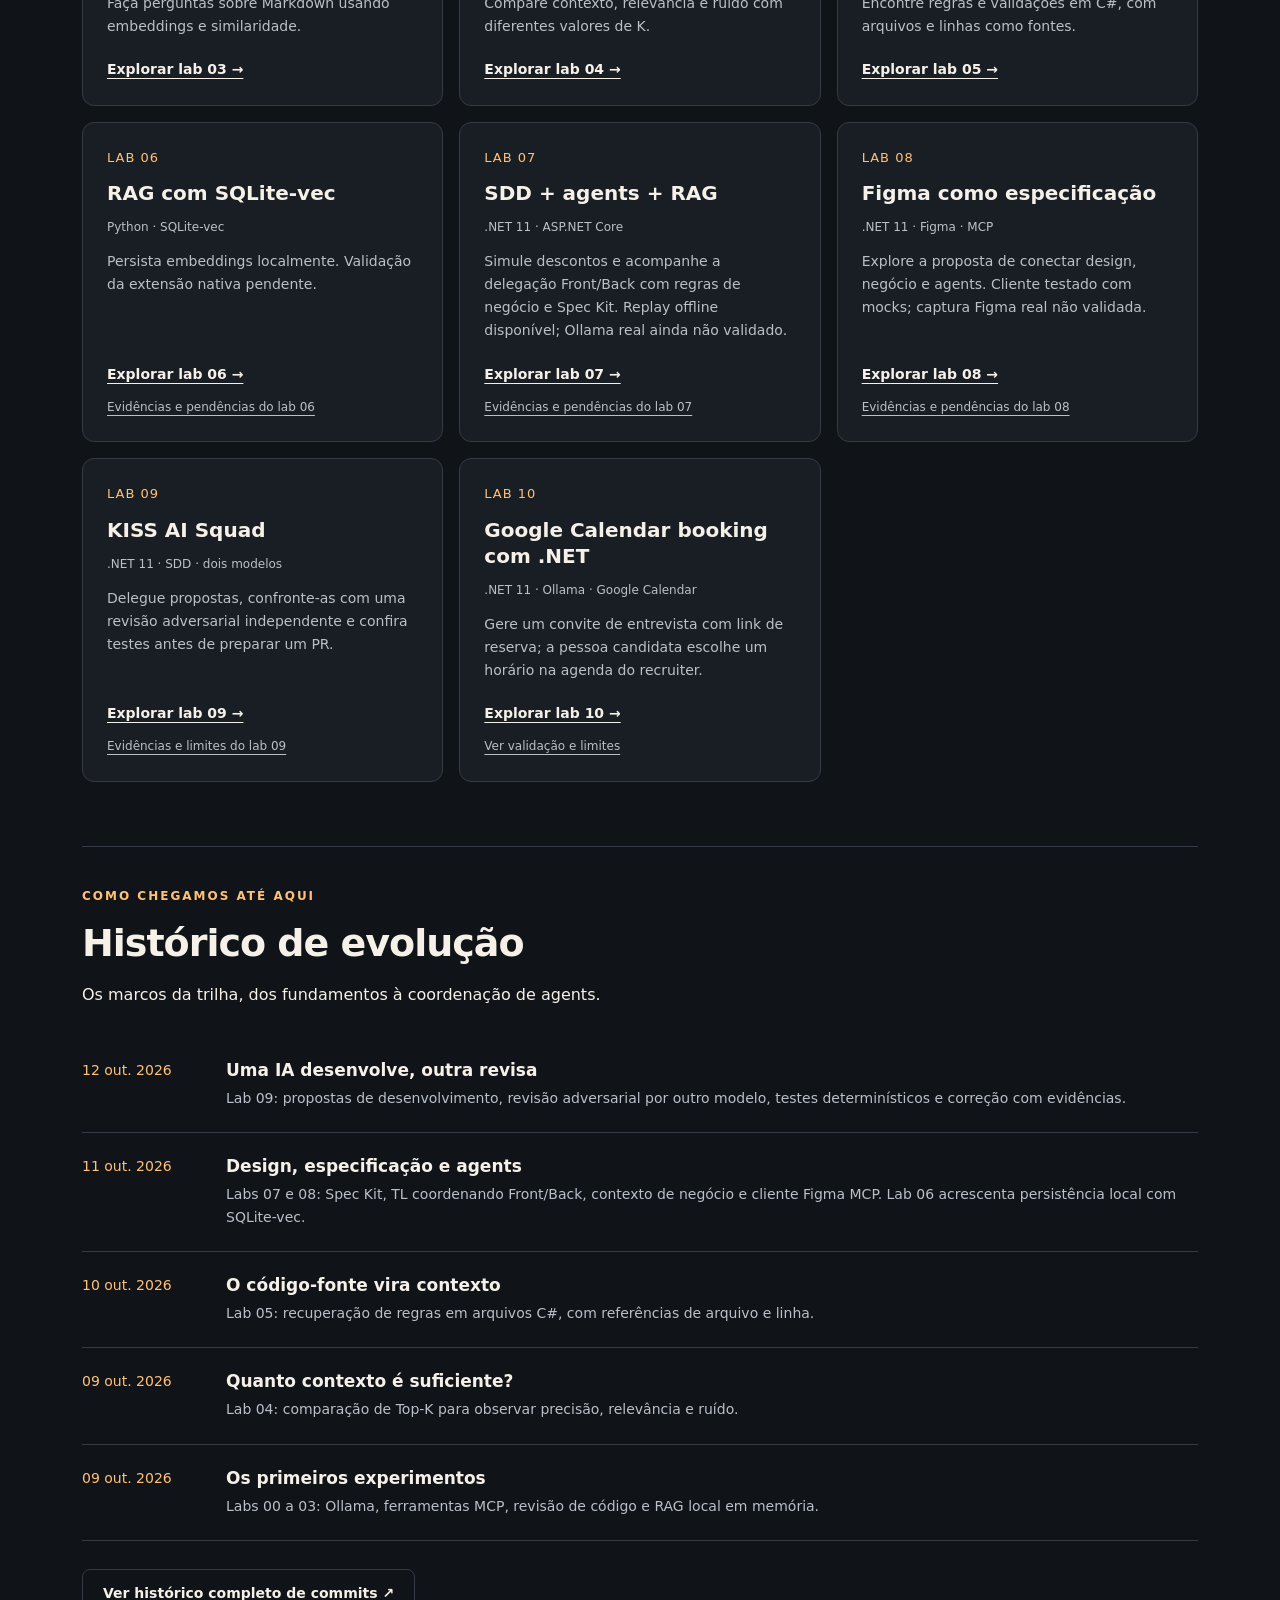
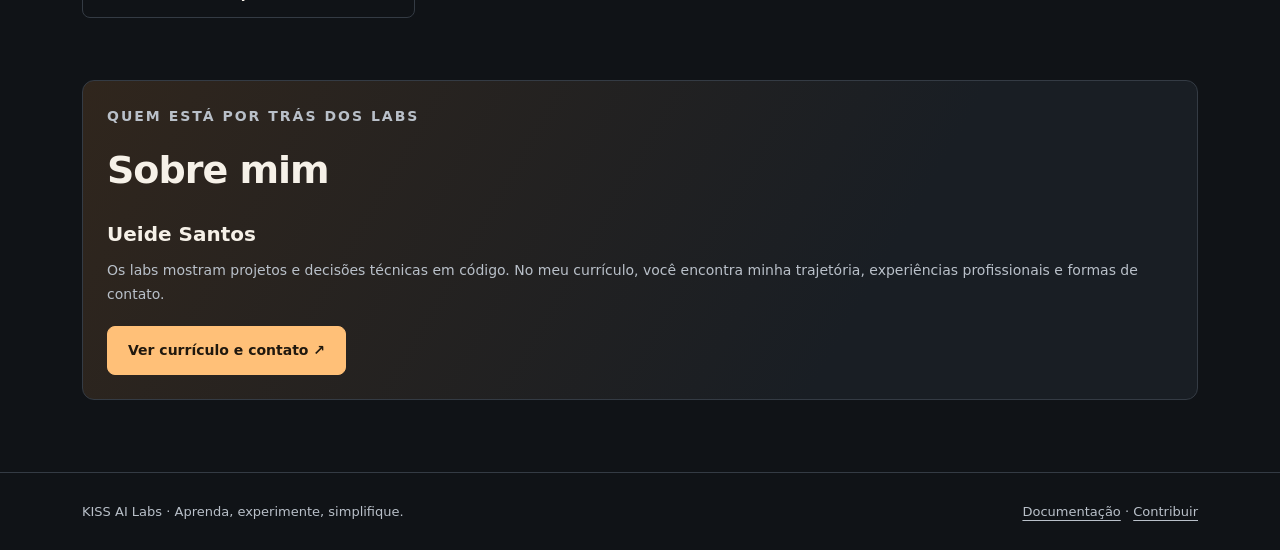
==== commit b2e45abf: "feat: add Lab 10 Google Calendar recruiter flow" ====
--- a/docs/index.html
+++ b/docs/index.html
@@ -1,10 +1,10 @@
 <!doctype html>
-<html lang="pt-BR"><head><meta charset="utf-8"><meta name="viewport" content="width=device-width, initial-scale=1"><title>KISS AI Labs — IA aplicada, um laboratório por vez</title><meta name="description" content="Laboratórios práticos de IA com .NET e Python: Ollama, RAG, SDD, agents e Figma MCP. Explore os projetos e seu histórico de evolução."><link rel="canonical" href="https://ueidesantos.github.io/kiss-ai-labs/"><meta property="og:type" content="website"><meta property="og:locale" content="pt_BR"><meta property="og:title" content="KISS AI Labs — IA aplicada para desenvolvedores"><meta property="og:description" content="Do modelo local ao RAG e aos agents: projetos pequenos em .NET e Python, com código, documentação e limites explícitos."><meta property="og:url" content="https://ueidesantos.github.io/kiss-ai-labs/"><meta property="og:image" content="https://ueidesantos.github.io/kiss-ai-labs/assets/kiss-ai-labs-ai-squad.png"><meta property="og:image:alt" content="KISS AI Labs: lab 09 em destaque, revisão adversarial e trilha dos labs 00 a 08"><meta name="twitter:card" content="summary_large_image"><meta name="theme-color" content="#101317"><link rel="stylesheet" href="style.css"></head>
+<html lang="pt-BR"><head><meta charset="utf-8"><meta name="viewport" content="width=device-width, initial-scale=1"><title>KISS AI Labs — projetos práticos de IA | Lab 10 Google Calendar</title><meta name="description" content="Laboratórios práticos de IA com .NET e Python. Destaque do Lab 10: integração com Google Calendar e trilha Tracer AI, Figma, agentes e GitHub."><link rel="canonical" href="https://ueidesantos.github.io/kiss-ai-labs/"><meta property="og:type" content="website"><meta property="og:locale" content="pt_BR"><meta property="og:title" content="KISS AI Labs — Lab 10 Google Calendar para desenvolvedores"><meta property="og:description" content="Explore projetos práticos de IA em .NET e Python. Lab 10: app .NET com reserva de entrevistas pelo Google Calendar."><meta property="og:url" content="https://ueidesantos.github.io/kiss-ai-labs/"><meta property="og:image" content="https://ueidesantos.github.io/kiss-ai-labs/assets/lab-10-calendar-agent.png"><meta property="og:image:alt" content="Lab 10: recruiter pesquisa habilidades e experiência, AI gera convite, candidata reserva horário e agentes passam por revisão humana antes do GitHub"><meta name="twitter:card" content="summary_large_image"><meta name="theme-color" content="#101317"><link rel="stylesheet" href="style.css"></head>
 <body><a class="skip" href="#conteudo">Pular para o conteúdo</a><header><div class="wrap"><nav aria-label="Navegação principal"><a class="brand" href="#">KISS <span>AI</span> LABS</a><div class="nav-links"><a href="#destaque">Destaque</a><a href="#laboratorios">Laboratórios</a><a href="#historico">Histórico</a><a href="https://github.com/ueidesantos/kiss-ai-labs">GitHub ↗</a><a href="#sobre-mim">Sobre mim</a></div></nav></div></header>
-<main id="conteudo" class="wrap"><div class="intro"><p class="eyebrow">Para desenvolvedores .NET e Python</p><h1>IA aplicada.<br>Um laboratório <span>por vez.</span></h1><p class="lead">Experimente IA em problemas de desenvolvimento: revisar um diff, encontrar uma regra no código e transformar uma demanda em tarefas para agents. Projetos pequenos para ler, executar e adaptar, com documentação e limites explícitos.</p><div class="actions"><a class="button primary" href="#por-onde-comecar">Escolher minha trilha ↓</a><a class="button" href="https://github.com/ueidesantos/kiss-ai-labs/tree/main/00-hello-ollama">Começar pelo lab 00 ↗</a></div><img class="cover" src="assets/kiss-ai-labs-ai-squad.png" width="1671" height="941" alt="KISS AI Labs: capa com escritório ao pôr do sol, destaque do lab 09 KISS AI Squad e trilha dos labs 00 a 08"><div class="meta"><span>10 projetos com código e README</span><span>.NET 11 + Python</span><span>Ollama · RAG · MCP · SDD</span></div></div>
+<main id="conteudo" class="wrap"><div class="intro"><p class="eyebrow">Para desenvolvedores .NET e Python</p><h1>IA aplicada.<br>Um laboratório <span>por vez.</span></h1><p class="lead">Experimente IA em problemas de desenvolvimento: revisar um diff, encontrar uma regra no código e transformar uma demanda em tarefas para agents. Projetos pequenos para ler, executar e adaptar, com documentação e limites explícitos.</p><div class="actions"><a class="button primary" href="#por-onde-comecar">Escolher minha trilha ↓</a><a class="button" href="https://github.com/ueidesantos/kiss-ai-labs/tree/main/00-hello-ollama">Começar pelo lab 00 ↗</a></div><img class="cover" src="assets/lab-10-calendar-agent.png" width="1582" height="994" alt="Lab 10 em destaque, labs anteriores menores abaixo; recruiter pesquisa dois perfis, convida candidatos para reservar no Google Calendar; trilha de AI agents, revisão humana e GitHub"><div class="meta"><span>11 labs com código e README</span><span>.NET 11 + Python</span><span>Ollama · RAG · MCP · SDD</span></div></div>
 <section id="por-onde-comecar" aria-labelledby="titulo-trilhas"><div class="section-head"><div><p class="eyebrow">Por onde começar</p><h2 id="titulo-trilhas">Escolha o problema que quer resolver.</h2><p>Não precisa seguir todos os labs. Entre pelo seu contexto.</p></div></div><div class="journeys"><article class="journey"><span class="number">PRIMEIROS PASSOS · LAB 00</span><h3>Conversar com um modelo local</h3><p>Entenda a chamada ao Ollama e acompanhe a resposta chegando em streaming.</p><a href="https://github.com/ueidesantos/kiss-ai-labs/tree/main/00-hello-ollama">Executar o primeiro exemplo →</a></article><article class="journey"><span class="number">RECUPERAÇÃO DE CONTEXTO · LABS 03–05</span><h3>Encontrar respostas nos seus arquivos</h3><p>Comece com Markdown, compare o contexto recuperado e avance para regras em código C#.</p><a href="https://github.com/ueidesantos/kiss-ai-labs/tree/main/03-rag-local-memory">Começar com documentos →</a></article><article class="journey"><span class="number">ESPECIFICAÇÃO E AGENTS · LABS 07–09</span><h3>Delegar uma demanda com critérios claros</h3><p>Explore a simulação de descontos, as tarefas de Front/Back e a evolução proposta com Figma.</p><a href="https://github.com/ueidesantos/kiss-ai-labs/tree/main/07-sdd-agents-business-rag">Explorar a demanda e o Spec Kit →</a></article></div><details class="prerequisites"><summary>Antes de executar: requisitos e conceitos</summary><p>Consulte o README do lab: os exemplos .NET usam o SDK .NET 11; o lab 06 usa Python. Fluxos com modelos locais precisam do Ollama e dos modelos indicados. Spotify e Figma têm requisitos de integração próprios. Os labs 07 e 08 também oferecem demonstrações offline.</p><p><strong>RAG</strong> recupera trechos para dar contexto ao modelo. <strong>MCP</strong> conecta ferramentas a assistentes. <strong>SDD</strong> orienta o desenvolvimento pela especificação; o <strong>Spec Kit</strong> reúne os artefatos dessa especificação. <strong>TL</strong> é o papel de liderança técnica que coordena Front e Back.</p><p>São experimentos educacionais. Consulte as evidências e pendências de cada lab antes de adaptar o código para produção.</p></details></section>
-<section id="destaque" aria-labelledby="titulo-destaque"><div class="feature"><div><p class="eyebrow">Em destaque / Lab 09</p><h2 id="titulo-destaque">Uma IA desenvolve. Outra revisa.</h2><p>Uma mudança simples de desconto coloca o time em movimento: o TL recupera regras de negócio, Front e Back propõem a solução e outro modelo procura falhas. Testes e revisão independente decidem se a candidata pode seguir para avaliação humana.</p><div class="actions"><a class="button primary" href="https://github.com/ueidesantos/kiss-ai-labs/tree/main/09-ai-squad">Executar o lab 09 ↗</a><a class="button" href="https://github.com/ueidesantos/kiss-ai-labs/blob/main/09-ai-squad/SPECKIT.md">Entender a especificação ↗</a></div><p class="notice">Propostas estruturadas, templates controlados e uma rodada de correção. Demo offline explicitamente preparada; modo real exige dois modelos Ollama distintos. <a href="https://github.com/ueidesantos/kiss-ai-labs/blob/main/09-ai-squad/VALIDATION.md">Ver evidências e limites</a>.</p></div><div class="flow" aria-label="Fluxo do laboratório"><div><strong>01 / SPEC + RAG</strong><small>Requisitos e regras de negócio</small></div><div><strong>02 / TL + Front + Back</strong><small>Propostas estruturadas e candidata</small></div><div><strong>03 / Outra IA revisa</strong><small>Achados com evidência e severidade</small></div><div><strong>04 / Testes + decisão humana</strong><small>Correção limitada e draft PR opcional</small></div></div></div></section>
-<section id="laboratorios" aria-labelledby="titulo-labs"><div class="section-head"><div><p class="eyebrow">A trilha</p><h2 id="titulo-labs">Pequenos projetos. Conceitos concretos.</h2><p>Em cada README: objetivo, pré-requisitos e como executar. Os links abaixo abrem o código e a documentação no GitHub.</p></div></div><div class="grid"><article class="card lab-card"><span class="number">LAB 00</span><h3>Hello Ollama</h3><span class="tag">.NET 11 · Ollama</span><p>Sua primeira conversa com um modelo local, com resposta em streaming.</p><a href="https://github.com/ueidesantos/kiss-ai-labs/tree/main/00-hello-ollama">Explorar lab 00 →</a></article><article class="card lab-card"><span class="number">LAB 01</span><h3>MCP Spotify</h3><span class="tag">.NET 11 · MCP · Spotify</span><p>Exponha ferramentas para buscar músicas e consultar a reprodução.</p><a href="https://github.com/ueidesantos/kiss-ai-labs/tree/main/01-mcp-spotify">Explorar lab 01 →</a></article><article class="card lab-card"><span class="number">LAB 02</span><h3>AI Code Reviewer</h3><span class="tag">.NET 11 · Git · Ollama</span><p>Use o contexto de um diff para apoiar a revisão de código.</p><a href="https://github.com/ueidesantos/kiss-ai-labs/tree/main/02-ai-code-reviewer">Explorar lab 02 →</a></article><article class="card lab-card"><span class="number">LAB 03</span><h3>RAG em memória</h3><span class="tag">.NET 11 · RAG</span><p>Faça perguntas sobre Markdown usando embeddings e similaridade.</p><a href="https://github.com/ueidesantos/kiss-ai-labs/tree/main/03-rag-local-memory">Explorar lab 03 →</a></article><article class="card lab-card"><span class="number">LAB 04</span><h3>Top-K configurável</h3><span class="tag">.NET 11 · RAG</span><p>Compare contexto, relevância e ruído com diferentes valores de K.</p><a href="https://github.com/ueidesantos/kiss-ai-labs/tree/main/04-rag-top-k">Explorar lab 04 →</a></article><article class="card lab-card"><span class="number">LAB 05</span><h3>RAG sobre código</h3><span class="tag">.NET 11 · Embeddings</span><p>Encontre regras e validações em C#, com arquivos e linhas como fontes.</p><a href="https://github.com/ueidesantos/kiss-ai-labs/tree/main/05-rag-source-code">Explorar lab 05 →</a></article><article class="card lab-card"><span class="number">LAB 06</span><h3>RAG com SQLite-vec</h3><span class="tag">Python · SQLite-vec</span><p>Persista embeddings localmente. Validação da extensão nativa pendente.</p><a href="https://github.com/ueidesantos/kiss-ai-labs/tree/main/06-rag-sqlite-vec">Explorar lab 06 →</a><a class="evidence" href="https://github.com/ueidesantos/kiss-ai-labs/blob/main/06-rag-sqlite-vec/VALIDATION.md">Evidências e pendências do lab 06</a></article><article class="card lab-card"><span class="number">LAB 07</span><h3>SDD + agents + RAG</h3><span class="tag">.NET 11 · ASP.NET Core</span><p>Simule descontos e acompanhe a delegação Front/Back com regras de negócio e Spec Kit. Replay offline disponível; Ollama real ainda não validado.</p><a href="https://github.com/ueidesantos/kiss-ai-labs/tree/main/07-sdd-agents-business-rag">Explorar lab 07 →</a><a class="evidence" href="https://github.com/ueidesantos/kiss-ai-labs/blob/main/07-sdd-agents-business-rag/VALIDATION.md">Evidências e pendências do lab 07</a></article><article class="card lab-card"><span class="number">LAB 08</span><h3>Figma como especificação</h3><span class="tag">.NET 11 · Figma · MCP</span><p>Explore a proposta de conectar design, negócio e agents. Cliente testado com mocks; captura Figma real não validada.</p><a href="https://github.com/ueidesantos/kiss-ai-labs/tree/main/08-sdd-figma-mcp">Explorar lab 08 →</a><a class="evidence" href="https://github.com/ueidesantos/kiss-ai-labs/blob/main/08-sdd-figma-mcp/VALIDATION.md">Evidências e pendências do lab 08</a></article><article class="card lab-card"><span class="number">LAB 09</span><h3>KISS AI Squad</h3><span class="tag">.NET 11 · SDD · dois modelos</span><p>Delegue propostas, confronte-as com uma revisão adversarial independente e confira testes antes de preparar um PR.</p><a href="https://github.com/ueidesantos/kiss-ai-labs/tree/main/09-ai-squad">Explorar lab 09 →</a><a class="evidence" href="https://github.com/ueidesantos/kiss-ai-labs/blob/main/09-ai-squad/VALIDATION.md">Evidências e limites do lab 09</a></article></div></section>
+<section id="destaque" aria-labelledby="titulo-destaque"><div class="feature"><div><p class="eyebrow">Em destaque / Lab 10</p><h2 id="titulo-destaque">Convite direcionado. Reserva no Google Calendar.</h2><p>O recruiter reúne informações profissionais públicas de duas pessoas candidatas, como habilidades e experiência, e fornece o contexto relevante ao app .NET. A IA prepara convites direcionados; o recruiter revisa e envia. As pessoas candidatas aceitam escolhendo um horário disponível na página de reservas do Google Calendar.</p><div class="actions"><a class="button primary" href="https://github.com/ueidesantos/kiss-ai-labs/tree/main/10-ai-recruiter-calendar">Explorar o lab 10 ↗</a><a class="button" href="https://github.com/ueidesantos/kiss-ai-labs/blob/main/specs/lab-10-google-calendar/SPEC.md">Ver o escopo do projeto ↗</a></div><p class="notice">A capa destaca o Lab 10 e mostra os Labs 00–09 em módulos menores; o Lab 01 é representado pelo ícone do Spotify. Também registra a trilha reutilizável: Tracer AI → Figma → AI Tech Lead Agent → AI Dev Agent → AI Adversarial Review Agent → Human Review → GitHub. O app não pesquisa a web; usa o contexto fornecido pelo recruiter e se concentra no Google Calendar.</p></div><div class="flow" aria-label="Fluxo de convite e reserva"><div><strong>01 / PERFIL + VAGA</strong><small>Contexto prévio de skills e experiência</small></div><div><strong>02 / CONVITE</strong><small>Rascunho direcionado em .NET</small></div><div><strong>03 / RESERVA</strong><small>Candidata escolhe horário no Google Calendar</small></div></div></div></section>
+<section id="laboratorios" aria-labelledby="titulo-labs"><div class="section-head"><div><p class="eyebrow">A trilha</p><h2 id="titulo-labs">Pequenos projetos. Conceitos concretos.</h2><p>Em cada README: objetivo, pré-requisitos e como executar. Os links abaixo abrem o código e a documentação no GitHub.</p></div></div><div class="grid"><article class="card lab-card"><span class="number">LAB 00</span><h3>Hello Ollama</h3><span class="tag">.NET 11 · Ollama</span><p>Sua primeira conversa com um modelo local, com resposta em streaming.</p><a href="https://github.com/ueidesantos/kiss-ai-labs/tree/main/00-hello-ollama">Explorar lab 00 →</a></article><article class="card lab-card"><span class="number">LAB 01</span><h3>MCP Spotify</h3><span class="tag">.NET 11 · MCP · Spotify</span><p>Exponha ferramentas para buscar músicas e consultar a reprodução.</p><a href="https://github.com/ueidesantos/kiss-ai-labs/tree/main/01-mcp-spotify">Explorar lab 01 →</a></article><article class="card lab-card"><span class="number">LAB 02</span><h3>AI Code Reviewer</h3><span class="tag">.NET 11 · Git · Ollama</span><p>Use o contexto de um diff para apoiar a revisão de código.</p><a href="https://github.com/ueidesantos/kiss-ai-labs/tree/main/02-ai-code-reviewer">Explorar lab 02 →</a></article><article class="card lab-card"><span class="number">LAB 03</span><h3>RAG em memória</h3><span class="tag">.NET 11 · RAG</span><p>Faça perguntas sobre Markdown usando embeddings e similaridade.</p><a href="https://github.com/ueidesantos/kiss-ai-labs/tree/main/03-rag-local-memory">Explorar lab 03 →</a></article><article class="card lab-card"><span class="number">LAB 04</span><h3>Top-K configurável</h3><span class="tag">.NET 11 · RAG</span><p>Compare contexto, relevância e ruído com diferentes valores de K.</p><a href="https://github.com/ueidesantos/kiss-ai-labs/tree/main/04-rag-top-k">Explorar lab 04 →</a></article><article class="card lab-card"><span class="number">LAB 05</span><h3>RAG sobre código</h3><span class="tag">.NET 11 · Embeddings</span><p>Encontre regras e validações em C#, com arquivos e linhas como fontes.</p><a href="https://github.com/ueidesantos/kiss-ai-labs/tree/main/05-rag-source-code">Explorar lab 05 →</a></article><article class="card lab-card"><span class="number">LAB 06</span><h3>RAG com SQLite-vec</h3><span class="tag">Python · SQLite-vec</span><p>Persista embeddings localmente. Validação da extensão nativa pendente.</p><a href="https://github.com/ueidesantos/kiss-ai-labs/tree/main/06-rag-sqlite-vec">Explorar lab 06 →</a><a class="evidence" href="https://github.com/ueidesantos/kiss-ai-labs/blob/main/06-rag-sqlite-vec/VALIDATION.md">Evidências e pendências do lab 06</a></article><article class="card lab-card"><span class="number">LAB 07</span><h3>SDD + agents + RAG</h3><span class="tag">.NET 11 · ASP.NET Core</span><p>Simule descontos e acompanhe a delegação Front/Back com regras de negócio e Spec Kit. Replay offline disponível; Ollama real ainda não validado.</p><a href="https://github.com/ueidesantos/kiss-ai-labs/tree/main/07-sdd-agents-business-rag">Explorar lab 07 →</a><a class="evidence" href="https://github.com/ueidesantos/kiss-ai-labs/blob/main/07-sdd-agents-business-rag/VALIDATION.md">Evidências e pendências do lab 07</a></article><article class="card lab-card"><span class="number">LAB 08</span><h3>Figma como especificação</h3><span class="tag">.NET 11 · Figma · MCP</span><p>Explore a proposta de conectar design, negócio e agents. Cliente testado com mocks; captura Figma real não validada.</p><a href="https://github.com/ueidesantos/kiss-ai-labs/tree/main/08-sdd-figma-mcp">Explorar lab 08 →</a><a class="evidence" href="https://github.com/ueidesantos/kiss-ai-labs/blob/main/08-sdd-figma-mcp/VALIDATION.md">Evidências e pendências do lab 08</a></article><article class="card lab-card"><span class="number">LAB 09</span><h3>KISS AI Squad</h3><span class="tag">.NET 11 · SDD · dois modelos</span><p>Delegue propostas, confronte-as com uma revisão adversarial independente e confira testes antes de preparar um PR.</p><a href="https://github.com/ueidesantos/kiss-ai-labs/tree/main/09-ai-squad">Explorar lab 09 →</a><a class="evidence" href="https://github.com/ueidesantos/kiss-ai-labs/blob/main/09-ai-squad/VALIDATION.md">Evidências e limites do lab 09</a></article><article class="card lab-card"><span class="number">LAB 10</span><h3>Google Calendar booking com .NET</h3><span class="tag">.NET 11 · Ollama · Google Calendar</span><p>Gere um convite de entrevista com link de reserva; a pessoa candidata escolhe um horário na agenda do recruiter.</p><a href="https://github.com/ueidesantos/kiss-ai-labs/tree/main/10-ai-recruiter-calendar">Explorar lab 10 →</a><a class="evidence" href="https://github.com/ueidesantos/kiss-ai-labs/blob/main/specs/lab-10-google-calendar/VALIDATION.md">Ver validação e limites</a></article></div></section>
 
 <section class="history" id="historico" aria-labelledby="titulo-historico"><p class="eyebrow">Como chegamos até aqui</p><h2 id="titulo-historico">Histórico de evolução</h2><p>Os marcos da trilha, dos fundamentos à coordenação de agents.</p><ol class="timeline"><li><time datetime="2026-10-12">12 out. 2026</time><div><h3>Uma IA desenvolve, outra revisa</h3><p>Lab 09: propostas de desenvolvimento, revisão adversarial por outro modelo, testes determinísticos e correção com evidências.</p></div></li><li><time datetime="2026-10-11">11 out. 2026</time><div><h3>Design, especificação e agents</h3><p>Labs 07 e 08: Spec Kit, TL coordenando Front/Back, contexto de negócio e cliente Figma MCP. Lab 06 acrescenta persistência local com SQLite-vec.</p></div></li><li><time datetime="2026-10-10">10 out. 2026</time><div><h3>O código-fonte vira contexto</h3><p>Lab 05: recuperação de regras em arquivos C#, com referências de arquivo e linha.</p></div></li><li><time datetime="2026-10-09">09 out. 2026</time><div><h3>Quanto contexto é suficiente?</h3><p>Lab 04: comparação de Top-K para observar precisão, relevância e ruído.</p></div></li><li><time datetime="2026-10-09">09 out. 2026</time><div><h3>Os primeiros experimentos</h3><p>Labs 00 a 03: Ollama, ferramentas MCP, revisão de código e RAG local em memória.</p></div></li></ol><a class="button" href="https://github.com/ueidesantos/kiss-ai-labs/commits/main/">Ver histórico completo de commits ↗</a></section>
 <section id="sobre-mim" aria-labelledby="titulo-sobre"><div class="card"><p class="eyebrow">Quem está por trás dos labs</p><h2 id="titulo-sobre">Sobre mim</h2><h3>Ueide Santos</h3><p>Os labs mostram projetos e decisões técnicas em código. No meu currículo, você encontra minha trajetória, experiências profissionais e formas de contato.</p><div class="actions"><a class="button primary" href="https://ueidesantos.github.io/ueide-santos-cv-web/">Ver currículo e contato ↗</a></div></div></section></main>
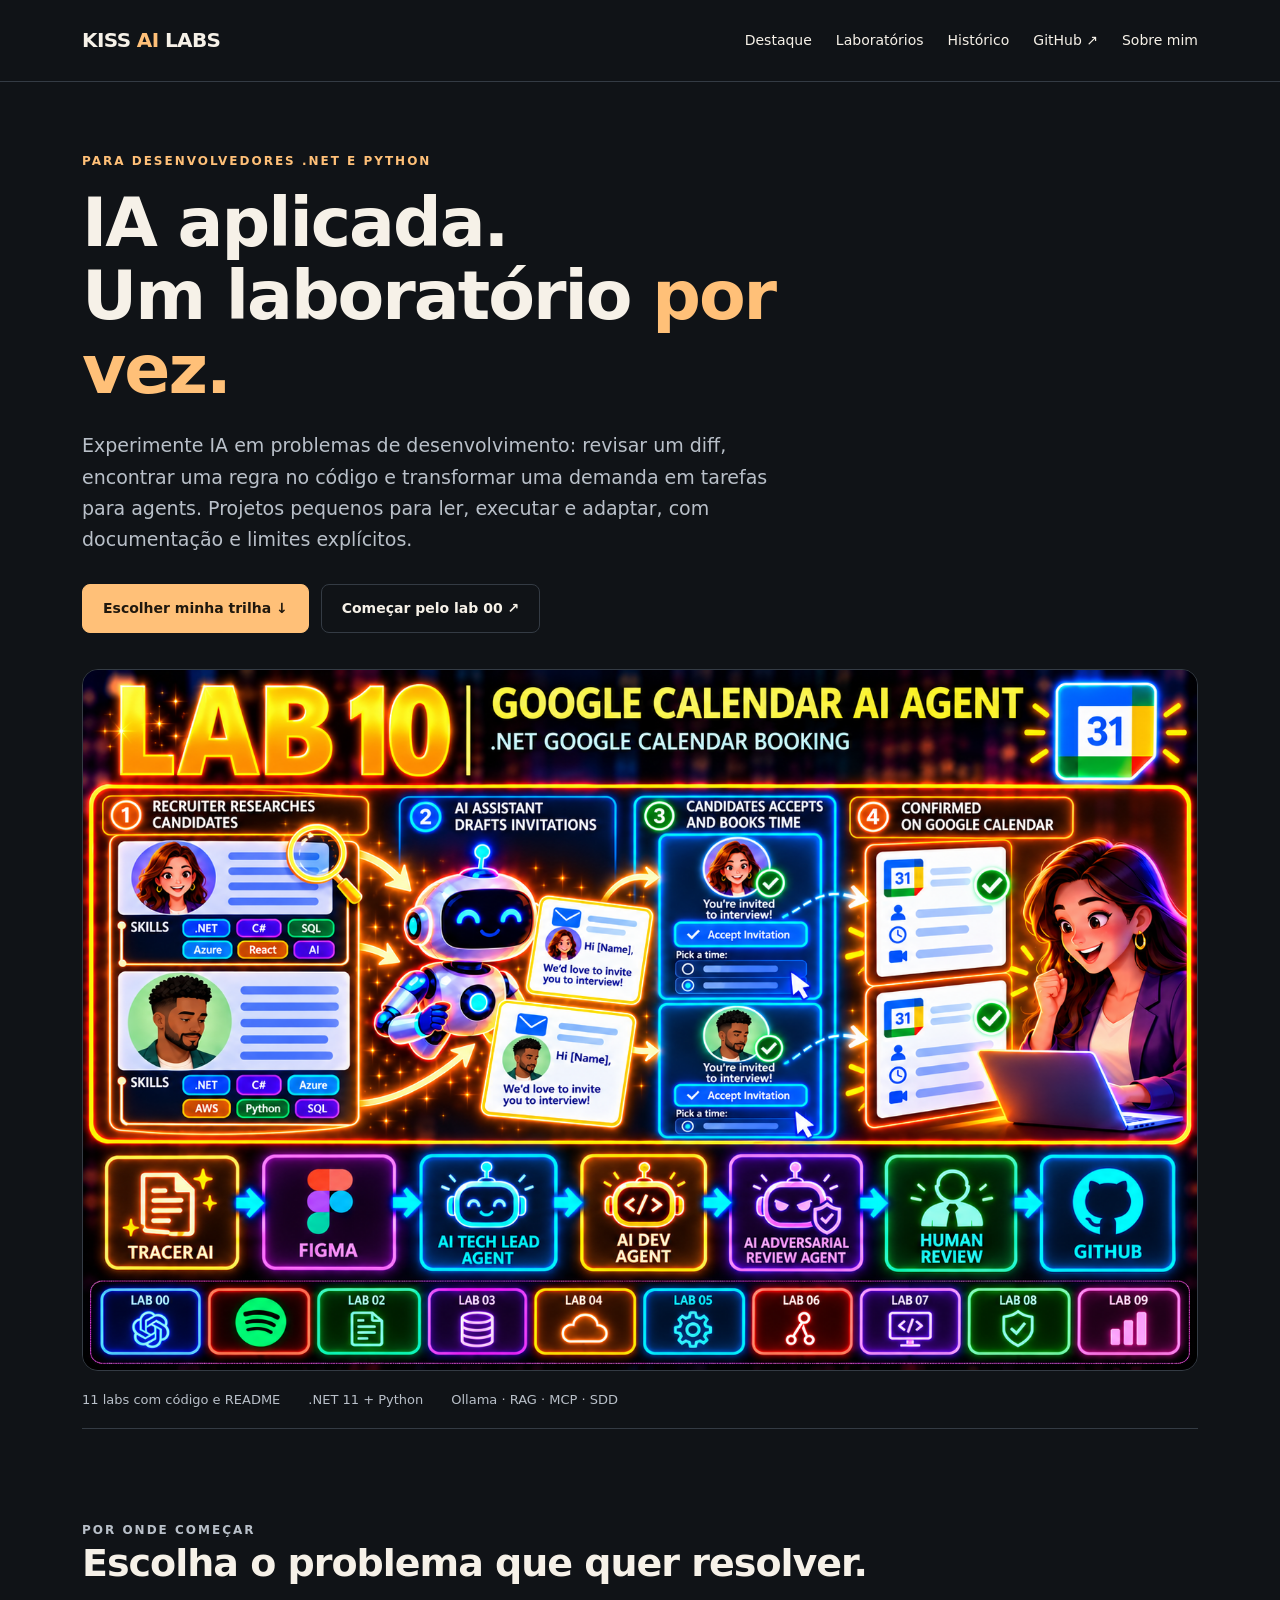
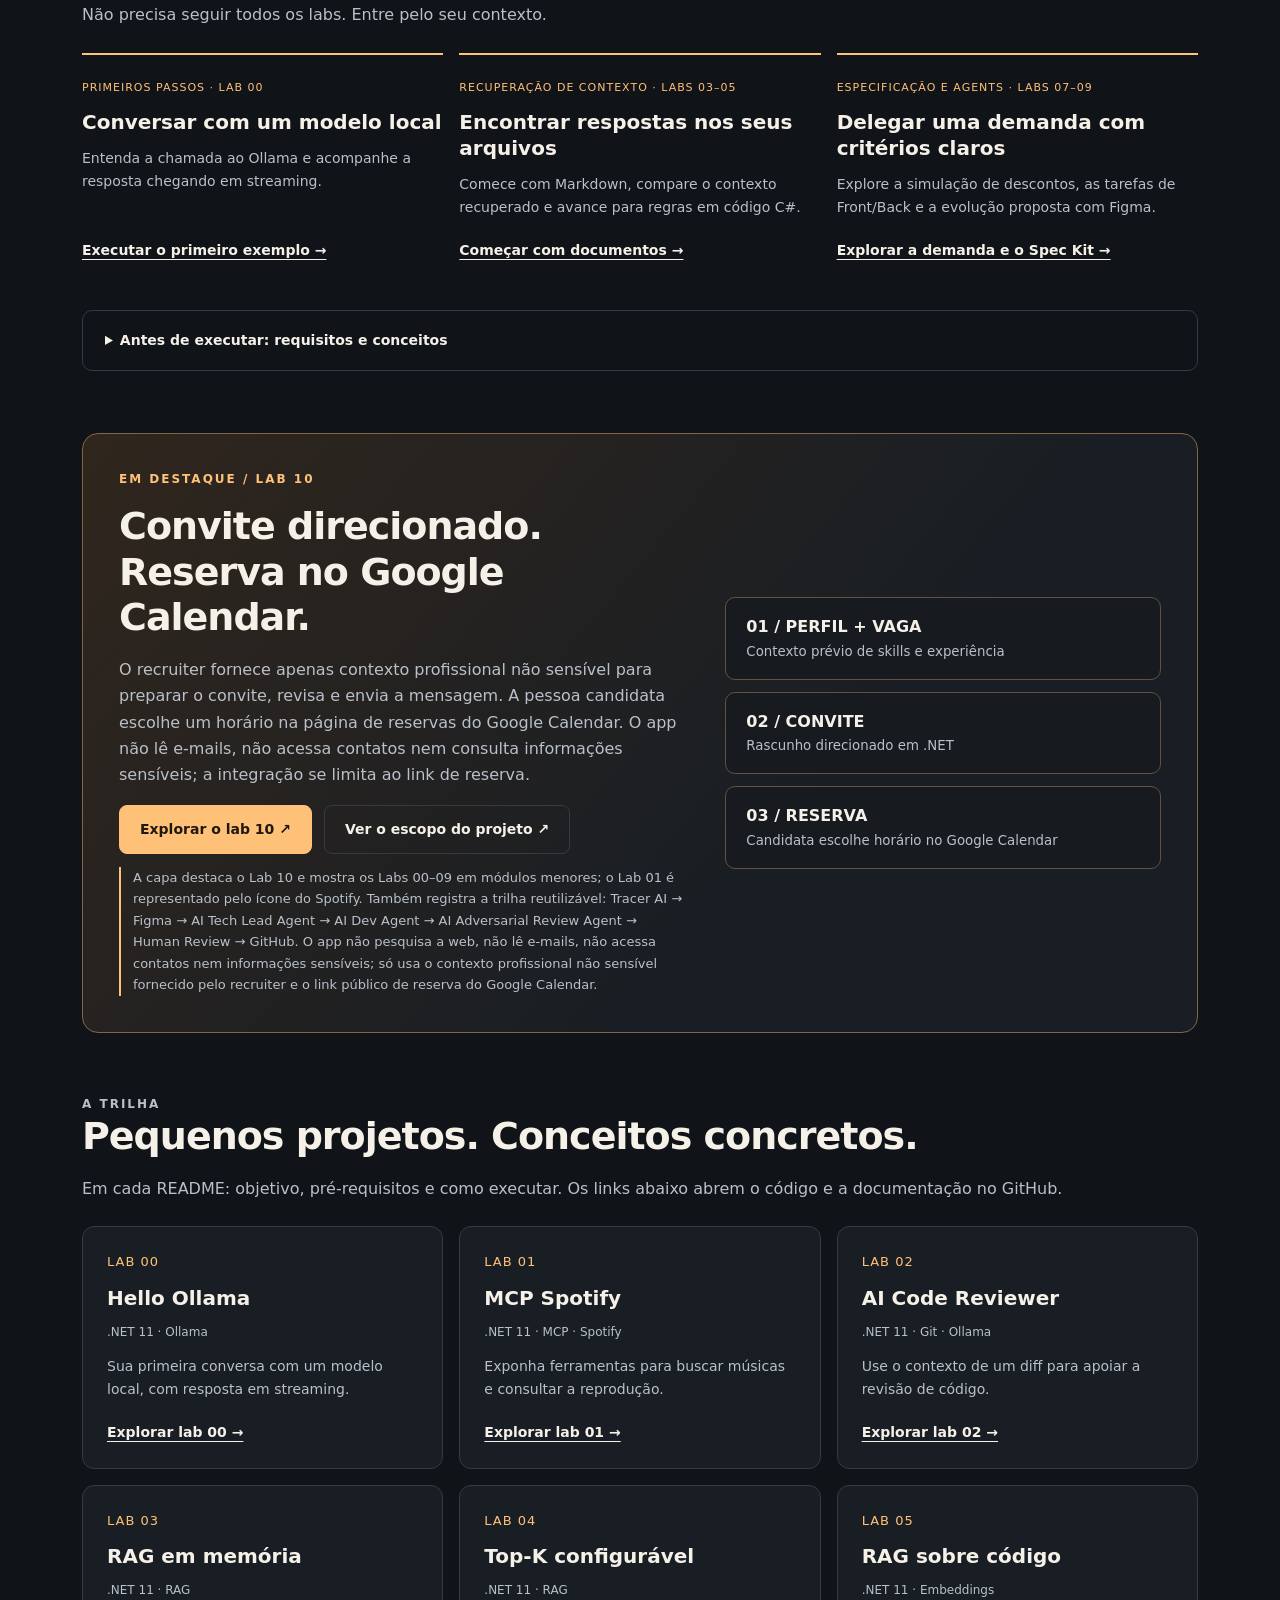
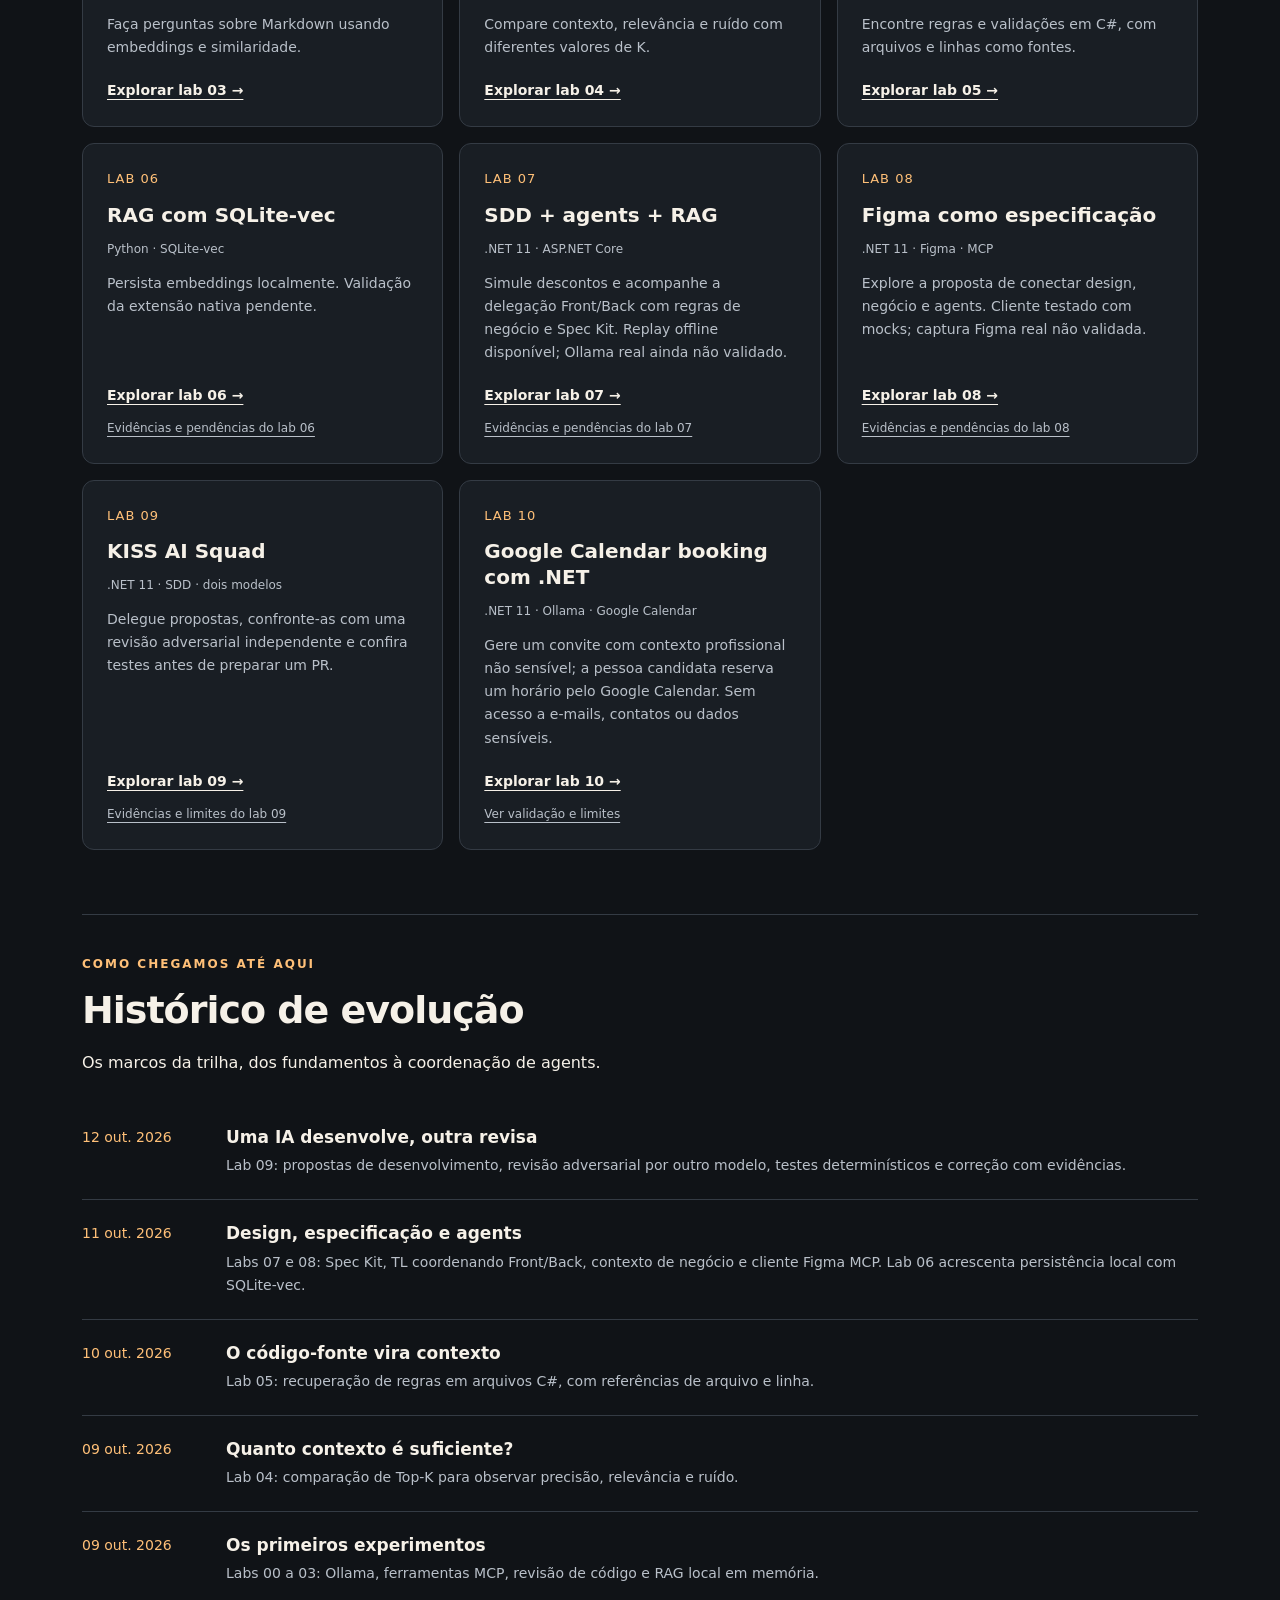
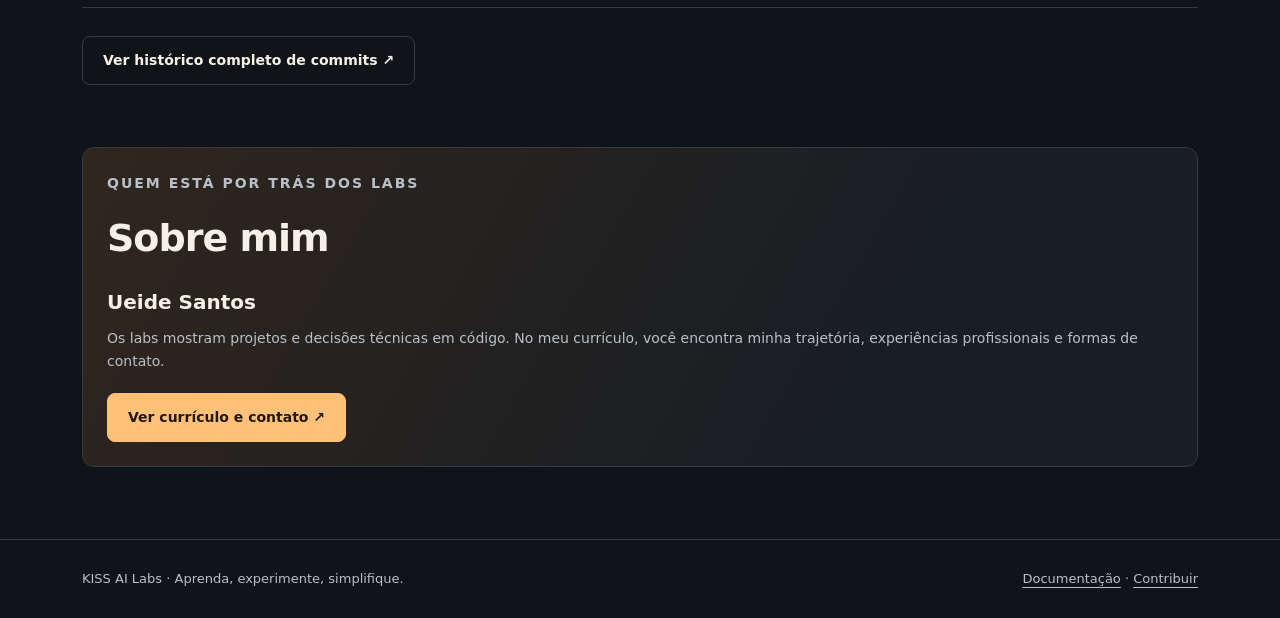
==== commit 0f4ea340: "docs: clarify Lab 10 data access boundaries" ====
--- a/docs/index.html
+++ b/docs/index.html
@@ -1,10 +1,10 @@
 <!doctype html>
-<html lang="pt-BR"><head><meta charset="utf-8"><meta name="viewport" content="width=device-width, initial-scale=1"><title>KISS AI Labs — projetos práticos de IA | Lab 10 Google Calendar</title><meta name="description" content="Laboratórios práticos de IA com .NET e Python. Destaque do Lab 10: integração com Google Calendar e trilha Tracer AI, Figma, agentes e GitHub."><link rel="canonical" href="https://ueidesantos.github.io/kiss-ai-labs/"><meta property="og:type" content="website"><meta property="og:locale" content="pt_BR"><meta property="og:title" content="KISS AI Labs — Lab 10 Google Calendar para desenvolvedores"><meta property="og:description" content="Explore projetos práticos de IA em .NET e Python. Lab 10: app .NET com reserva de entrevistas pelo Google Calendar."><meta property="og:url" content="https://ueidesantos.github.io/kiss-ai-labs/"><meta property="og:image" content="https://ueidesantos.github.io/kiss-ai-labs/assets/lab-10-calendar-agent.png"><meta property="og:image:alt" content="Lab 10: recruiter pesquisa habilidades e experiência, AI gera convite, candidata reserva horário e agentes passam por revisão humana antes do GitHub"><meta name="twitter:card" content="summary_large_image"><meta name="theme-color" content="#101317"><link rel="stylesheet" href="style.css"></head>
+<html lang="pt-BR"><head><meta charset="utf-8"><meta name="viewport" content="width=device-width, initial-scale=1"><title>KISS AI Labs — projetos práticos de IA | Lab 10 Google Calendar</title><meta name="description" content="Laboratórios práticos de IA com .NET e Python. Lab 10: reservas pelo Google Calendar, sem leitura de e-mails, acesso a contatos ou dados sensíveis."><link rel="canonical" href="https://ueidesantos.github.io/kiss-ai-labs/"><meta property="og:type" content="website"><meta property="og:locale" content="pt_BR"><meta property="og:title" content="KISS AI Labs — Lab 10 Google Calendar para desenvolvedores"><meta property="og:description" content="Conheça o KISS AI Labs: projetos práticos de IA com .NET e Python. No Lab 10, o candidato reserva um horário pelo Google Calendar; sem leitura de e-mails, acesso a contatos ou dados sensíveis."><meta property="og:url" content="https://ueidesantos.github.io/kiss-ai-labs/"><meta property="og:image" content="https://ueidesantos.github.io/kiss-ai-labs/assets/site-share-lab10.png"><meta property="og:image:secure_url" content="https://ueidesantos.github.io/kiss-ai-labs/assets/site-share-lab10.png"><meta property="og:image:type" content="image/png"><meta property="og:image:width" content="1734"><meta property="og:image:height" content="907"><meta property="og:image:alt" content="Lab 10 do KISS AI Labs: reserva de entrevista pelo Google Calendar, sem acesso a e-mails, contatos ou dados sensíveis"><meta name="twitter:card" content="summary_large_image"><meta name="twitter:title" content="KISS AI Labs — Lab 10 Google Calendar"><meta name="twitter:description" content="Projetos práticos de IA com .NET e Python. No Lab 10, a integração limita-se à reserva do Google Calendar; sem acesso a e-mails, contatos ou dados sensíveis."><meta name="twitter:image" content="https://ueidesantos.github.io/kiss-ai-labs/assets/site-share-lab10.png"><meta name="twitter:image:alt" content="Lab 10 do KISS AI Labs: reserva de entrevista pelo Google Calendar, sem acesso a e-mails, contatos ou dados sensíveis"><meta name="theme-color" content="#101317"><link rel="stylesheet" href="style.css"></head>
 <body><a class="skip" href="#conteudo">Pular para o conteúdo</a><header><div class="wrap"><nav aria-label="Navegação principal"><a class="brand" href="#">KISS <span>AI</span> LABS</a><div class="nav-links"><a href="#destaque">Destaque</a><a href="#laboratorios">Laboratórios</a><a href="#historico">Histórico</a><a href="https://github.com/ueidesantos/kiss-ai-labs">GitHub ↗</a><a href="#sobre-mim">Sobre mim</a></div></nav></div></header>
-<main id="conteudo" class="wrap"><div class="intro"><p class="eyebrow">Para desenvolvedores .NET e Python</p><h1>IA aplicada.<br>Um laboratório <span>por vez.</span></h1><p class="lead">Experimente IA em problemas de desenvolvimento: revisar um diff, encontrar uma regra no código e transformar uma demanda em tarefas para agents. Projetos pequenos para ler, executar e adaptar, com documentação e limites explícitos.</p><div class="actions"><a class="button primary" href="#por-onde-comecar">Escolher minha trilha ↓</a><a class="button" href="https://github.com/ueidesantos/kiss-ai-labs/tree/main/00-hello-ollama">Começar pelo lab 00 ↗</a></div><img class="cover" src="assets/lab-10-calendar-agent.png" width="1582" height="994" alt="Lab 10 em destaque, labs anteriores menores abaixo; recruiter pesquisa dois perfis, convida candidatos para reservar no Google Calendar; trilha de AI agents, revisão humana e GitHub"><div class="meta"><span>11 labs com código e README</span><span>.NET 11 + Python</span><span>Ollama · RAG · MCP · SDD</span></div></div>
+<main id="conteudo" class="wrap"><div class="intro"><p class="eyebrow">Para desenvolvedores .NET e Python</p><h1>IA aplicada.<br>Um laboratório <span>por vez.</span></h1><p class="lead">Experimente IA em problemas de desenvolvimento: revisar um diff, encontrar uma regra no código e transformar uma demanda em tarefas para agents. Projetos pequenos para ler, executar e adaptar, com documentação e limites explícitos.</p><div class="actions"><a class="button primary" href="#por-onde-comecar">Escolher minha trilha ↓</a><a class="button" href="https://github.com/ueidesantos/kiss-ai-labs/tree/main/00-hello-ollama">Começar pelo lab 00 ↗</a></div><img class="cover" src="assets/lab-10-calendar-agent.png" width="1582" height="994" alt="Lab 10 em destaque: recruiter fornece contexto profissional não sensível e candidatos reservam pelo Google Calendar; sem acesso a e-mails, contatos ou dados sensíveis"><div class="meta"><span>11 labs com código e README</span><span>.NET 11 + Python</span><span>Ollama · RAG · MCP · SDD</span></div></div>
 <section id="por-onde-comecar" aria-labelledby="titulo-trilhas"><div class="section-head"><div><p class="eyebrow">Por onde começar</p><h2 id="titulo-trilhas">Escolha o problema que quer resolver.</h2><p>Não precisa seguir todos os labs. Entre pelo seu contexto.</p></div></div><div class="journeys"><article class="journey"><span class="number">PRIMEIROS PASSOS · LAB 00</span><h3>Conversar com um modelo local</h3><p>Entenda a chamada ao Ollama e acompanhe a resposta chegando em streaming.</p><a href="https://github.com/ueidesantos/kiss-ai-labs/tree/main/00-hello-ollama">Executar o primeiro exemplo →</a></article><article class="journey"><span class="number">RECUPERAÇÃO DE CONTEXTO · LABS 03–05</span><h3>Encontrar respostas nos seus arquivos</h3><p>Comece com Markdown, compare o contexto recuperado e avance para regras em código C#.</p><a href="https://github.com/ueidesantos/kiss-ai-labs/tree/main/03-rag-local-memory">Começar com documentos →</a></article><article class="journey"><span class="number">ESPECIFICAÇÃO E AGENTS · LABS 07–09</span><h3>Delegar uma demanda com critérios claros</h3><p>Explore a simulação de descontos, as tarefas de Front/Back e a evolução proposta com Figma.</p><a href="https://github.com/ueidesantos/kiss-ai-labs/tree/main/07-sdd-agents-business-rag">Explorar a demanda e o Spec Kit →</a></article></div><details class="prerequisites"><summary>Antes de executar: requisitos e conceitos</summary><p>Consulte o README do lab: os exemplos .NET usam o SDK .NET 11; o lab 06 usa Python. Fluxos com modelos locais precisam do Ollama e dos modelos indicados. Spotify e Figma têm requisitos de integração próprios. Os labs 07 e 08 também oferecem demonstrações offline.</p><p><strong>RAG</strong> recupera trechos para dar contexto ao modelo. <strong>MCP</strong> conecta ferramentas a assistentes. <strong>SDD</strong> orienta o desenvolvimento pela especificação; o <strong>Spec Kit</strong> reúne os artefatos dessa especificação. <strong>TL</strong> é o papel de liderança técnica que coordena Front e Back.</p><p>São experimentos educacionais. Consulte as evidências e pendências de cada lab antes de adaptar o código para produção.</p></details></section>
-<section id="destaque" aria-labelledby="titulo-destaque"><div class="feature"><div><p class="eyebrow">Em destaque / Lab 10</p><h2 id="titulo-destaque">Convite direcionado. Reserva no Google Calendar.</h2><p>O recruiter reúne informações profissionais públicas de duas pessoas candidatas, como habilidades e experiência, e fornece o contexto relevante ao app .NET. A IA prepara convites direcionados; o recruiter revisa e envia. As pessoas candidatas aceitam escolhendo um horário disponível na página de reservas do Google Calendar.</p><div class="actions"><a class="button primary" href="https://github.com/ueidesantos/kiss-ai-labs/tree/main/10-ai-recruiter-calendar">Explorar o lab 10 ↗</a><a class="button" href="https://github.com/ueidesantos/kiss-ai-labs/blob/main/specs/lab-10-google-calendar/SPEC.md">Ver o escopo do projeto ↗</a></div><p class="notice">A capa destaca o Lab 10 e mostra os Labs 00–09 em módulos menores; o Lab 01 é representado pelo ícone do Spotify. Também registra a trilha reutilizável: Tracer AI → Figma → AI Tech Lead Agent → AI Dev Agent → AI Adversarial Review Agent → Human Review → GitHub. O app não pesquisa a web; usa o contexto fornecido pelo recruiter e se concentra no Google Calendar.</p></div><div class="flow" aria-label="Fluxo de convite e reserva"><div><strong>01 / PERFIL + VAGA</strong><small>Contexto prévio de skills e experiência</small></div><div><strong>02 / CONVITE</strong><small>Rascunho direcionado em .NET</small></div><div><strong>03 / RESERVA</strong><small>Candidata escolhe horário no Google Calendar</small></div></div></div></section>
-<section id="laboratorios" aria-labelledby="titulo-labs"><div class="section-head"><div><p class="eyebrow">A trilha</p><h2 id="titulo-labs">Pequenos projetos. Conceitos concretos.</h2><p>Em cada README: objetivo, pré-requisitos e como executar. Os links abaixo abrem o código e a documentação no GitHub.</p></div></div><div class="grid"><article class="card lab-card"><span class="number">LAB 00</span><h3>Hello Ollama</h3><span class="tag">.NET 11 · Ollama</span><p>Sua primeira conversa com um modelo local, com resposta em streaming.</p><a href="https://github.com/ueidesantos/kiss-ai-labs/tree/main/00-hello-ollama">Explorar lab 00 →</a></article><article class="card lab-card"><span class="number">LAB 01</span><h3>MCP Spotify</h3><span class="tag">.NET 11 · MCP · Spotify</span><p>Exponha ferramentas para buscar músicas e consultar a reprodução.</p><a href="https://github.com/ueidesantos/kiss-ai-labs/tree/main/01-mcp-spotify">Explorar lab 01 →</a></article><article class="card lab-card"><span class="number">LAB 02</span><h3>AI Code Reviewer</h3><span class="tag">.NET 11 · Git · Ollama</span><p>Use o contexto de um diff para apoiar a revisão de código.</p><a href="https://github.com/ueidesantos/kiss-ai-labs/tree/main/02-ai-code-reviewer">Explorar lab 02 →</a></article><article class="card lab-card"><span class="number">LAB 03</span><h3>RAG em memória</h3><span class="tag">.NET 11 · RAG</span><p>Faça perguntas sobre Markdown usando embeddings e similaridade.</p><a href="https://github.com/ueidesantos/kiss-ai-labs/tree/main/03-rag-local-memory">Explorar lab 03 →</a></article><article class="card lab-card"><span class="number">LAB 04</span><h3>Top-K configurável</h3><span class="tag">.NET 11 · RAG</span><p>Compare contexto, relevância e ruído com diferentes valores de K.</p><a href="https://github.com/ueidesantos/kiss-ai-labs/tree/main/04-rag-top-k">Explorar lab 04 →</a></article><article class="card lab-card"><span class="number">LAB 05</span><h3>RAG sobre código</h3><span class="tag">.NET 11 · Embeddings</span><p>Encontre regras e validações em C#, com arquivos e linhas como fontes.</p><a href="https://github.com/ueidesantos/kiss-ai-labs/tree/main/05-rag-source-code">Explorar lab 05 →</a></article><article class="card lab-card"><span class="number">LAB 06</span><h3>RAG com SQLite-vec</h3><span class="tag">Python · SQLite-vec</span><p>Persista embeddings localmente. Validação da extensão nativa pendente.</p><a href="https://github.com/ueidesantos/kiss-ai-labs/tree/main/06-rag-sqlite-vec">Explorar lab 06 →</a><a class="evidence" href="https://github.com/ueidesantos/kiss-ai-labs/blob/main/06-rag-sqlite-vec/VALIDATION.md">Evidências e pendências do lab 06</a></article><article class="card lab-card"><span class="number">LAB 07</span><h3>SDD + agents + RAG</h3><span class="tag">.NET 11 · ASP.NET Core</span><p>Simule descontos e acompanhe a delegação Front/Back com regras de negócio e Spec Kit. Replay offline disponível; Ollama real ainda não validado.</p><a href="https://github.com/ueidesantos/kiss-ai-labs/tree/main/07-sdd-agents-business-rag">Explorar lab 07 →</a><a class="evidence" href="https://github.com/ueidesantos/kiss-ai-labs/blob/main/07-sdd-agents-business-rag/VALIDATION.md">Evidências e pendências do lab 07</a></article><article class="card lab-card"><span class="number">LAB 08</span><h3>Figma como especificação</h3><span class="tag">.NET 11 · Figma · MCP</span><p>Explore a proposta de conectar design, negócio e agents. Cliente testado com mocks; captura Figma real não validada.</p><a href="https://github.com/ueidesantos/kiss-ai-labs/tree/main/08-sdd-figma-mcp">Explorar lab 08 →</a><a class="evidence" href="https://github.com/ueidesantos/kiss-ai-labs/blob/main/08-sdd-figma-mcp/VALIDATION.md">Evidências e pendências do lab 08</a></article><article class="card lab-card"><span class="number">LAB 09</span><h3>KISS AI Squad</h3><span class="tag">.NET 11 · SDD · dois modelos</span><p>Delegue propostas, confronte-as com uma revisão adversarial independente e confira testes antes de preparar um PR.</p><a href="https://github.com/ueidesantos/kiss-ai-labs/tree/main/09-ai-squad">Explorar lab 09 →</a><a class="evidence" href="https://github.com/ueidesantos/kiss-ai-labs/blob/main/09-ai-squad/VALIDATION.md">Evidências e limites do lab 09</a></article><article class="card lab-card"><span class="number">LAB 10</span><h3>Google Calendar booking com .NET</h3><span class="tag">.NET 11 · Ollama · Google Calendar</span><p>Gere um convite de entrevista com link de reserva; a pessoa candidata escolhe um horário na agenda do recruiter.</p><a href="https://github.com/ueidesantos/kiss-ai-labs/tree/main/10-ai-recruiter-calendar">Explorar lab 10 →</a><a class="evidence" href="https://github.com/ueidesantos/kiss-ai-labs/blob/main/specs/lab-10-google-calendar/VALIDATION.md">Ver validação e limites</a></article></div></section>
+<section id="destaque" aria-labelledby="titulo-destaque"><div class="feature"><div><p class="eyebrow">Em destaque / Lab 10</p><h2 id="titulo-destaque">Convite direcionado. Reserva no Google Calendar.</h2><p>O recruiter fornece apenas contexto profissional não sensível para preparar o convite, revisa e envia a mensagem. A pessoa candidata escolhe um horário na página de reservas do Google Calendar. O app não lê e-mails, não acessa contatos nem consulta informações sensíveis; a integração se limita ao link de reserva.</p><div class="actions"><a class="button primary" href="https://github.com/ueidesantos/kiss-ai-labs/tree/main/10-ai-recruiter-calendar">Explorar o lab 10 ↗</a><a class="button" href="https://github.com/ueidesantos/kiss-ai-labs/blob/main/specs/lab-10-google-calendar/SPEC.md">Ver o escopo do projeto ↗</a></div><p class="notice">A capa destaca o Lab 10 e mostra os Labs 00–09 em módulos menores; o Lab 01 é representado pelo ícone do Spotify. Também registra a trilha reutilizável: Tracer AI → Figma → AI Tech Lead Agent → AI Dev Agent → AI Adversarial Review Agent → Human Review → GitHub. O app não pesquisa a web, não lê e-mails, não acessa contatos nem informações sensíveis; só usa o contexto profissional não sensível fornecido pelo recruiter e o link público de reserva do Google Calendar.</p></div><div class="flow" aria-label="Fluxo de convite e reserva"><div><strong>01 / PERFIL + VAGA</strong><small>Contexto prévio de skills e experiência</small></div><div><strong>02 / CONVITE</strong><small>Rascunho direcionado em .NET</small></div><div><strong>03 / RESERVA</strong><small>Candidata escolhe horário no Google Calendar</small></div></div></div></section>
+<section id="laboratorios" aria-labelledby="titulo-labs"><div class="section-head"><div><p class="eyebrow">A trilha</p><h2 id="titulo-labs">Pequenos projetos. Conceitos concretos.</h2><p>Em cada README: objetivo, pré-requisitos e como executar. Os links abaixo abrem o código e a documentação no GitHub.</p></div></div><div class="grid"><article class="card lab-card"><span class="number">LAB 00</span><h3>Hello Ollama</h3><span class="tag">.NET 11 · Ollama</span><p>Sua primeira conversa com um modelo local, com resposta em streaming.</p><a href="https://github.com/ueidesantos/kiss-ai-labs/tree/main/00-hello-ollama">Explorar lab 00 →</a></article><article class="card lab-card"><span class="number">LAB 01</span><h3>MCP Spotify</h3><span class="tag">.NET 11 · MCP · Spotify</span><p>Exponha ferramentas para buscar músicas e consultar a reprodução.</p><a href="https://github.com/ueidesantos/kiss-ai-labs/tree/main/01-mcp-spotify">Explorar lab 01 →</a></article><article class="card lab-card"><span class="number">LAB 02</span><h3>AI Code Reviewer</h3><span class="tag">.NET 11 · Git · Ollama</span><p>Use o contexto de um diff para apoiar a revisão de código.</p><a href="https://github.com/ueidesantos/kiss-ai-labs/tree/main/02-ai-code-reviewer">Explorar lab 02 →</a></article><article class="card lab-card"><span class="number">LAB 03</span><h3>RAG em memória</h3><span class="tag">.NET 11 · RAG</span><p>Faça perguntas sobre Markdown usando embeddings e similaridade.</p><a href="https://github.com/ueidesantos/kiss-ai-labs/tree/main/03-rag-local-memory">Explorar lab 03 →</a></article><article class="card lab-card"><span class="number">LAB 04</span><h3>Top-K configurável</h3><span class="tag">.NET 11 · RAG</span><p>Compare contexto, relevância e ruído com diferentes valores de K.</p><a href="https://github.com/ueidesantos/kiss-ai-labs/tree/main/04-rag-top-k">Explorar lab 04 →</a></article><article class="card lab-card"><span class="number">LAB 05</span><h3>RAG sobre código</h3><span class="tag">.NET 11 · Embeddings</span><p>Encontre regras e validações em C#, com arquivos e linhas como fontes.</p><a href="https://github.com/ueidesantos/kiss-ai-labs/tree/main/05-rag-source-code">Explorar lab 05 →</a></article><article class="card lab-card"><span class="number">LAB 06</span><h3>RAG com SQLite-vec</h3><span class="tag">Python · SQLite-vec</span><p>Persista embeddings localmente. Validação da extensão nativa pendente.</p><a href="https://github.com/ueidesantos/kiss-ai-labs/tree/main/06-rag-sqlite-vec">Explorar lab 06 →</a><a class="evidence" href="https://github.com/ueidesantos/kiss-ai-labs/blob/main/06-rag-sqlite-vec/VALIDATION.md">Evidências e pendências do lab 06</a></article><article class="card lab-card"><span class="number">LAB 07</span><h3>SDD + agents + RAG</h3><span class="tag">.NET 11 · ASP.NET Core</span><p>Simule descontos e acompanhe a delegação Front/Back com regras de negócio e Spec Kit. Replay offline disponível; Ollama real ainda não validado.</p><a href="https://github.com/ueidesantos/kiss-ai-labs/tree/main/07-sdd-agents-business-rag">Explorar lab 07 →</a><a class="evidence" href="https://github.com/ueidesantos/kiss-ai-labs/blob/main/07-sdd-agents-business-rag/VALIDATION.md">Evidências e pendências do lab 07</a></article><article class="card lab-card"><span class="number">LAB 08</span><h3>Figma como especificação</h3><span class="tag">.NET 11 · Figma · MCP</span><p>Explore a proposta de conectar design, negócio e agents. Cliente testado com mocks; captura Figma real não validada.</p><a href="https://github.com/ueidesantos/kiss-ai-labs/tree/main/08-sdd-figma-mcp">Explorar lab 08 →</a><a class="evidence" href="https://github.com/ueidesantos/kiss-ai-labs/blob/main/08-sdd-figma-mcp/VALIDATION.md">Evidências e pendências do lab 08</a></article><article class="card lab-card"><span class="number">LAB 09</span><h3>KISS AI Squad</h3><span class="tag">.NET 11 · SDD · dois modelos</span><p>Delegue propostas, confronte-as com uma revisão adversarial independente e confira testes antes de preparar um PR.</p><a href="https://github.com/ueidesantos/kiss-ai-labs/tree/main/09-ai-squad">Explorar lab 09 →</a><a class="evidence" href="https://github.com/ueidesantos/kiss-ai-labs/blob/main/09-ai-squad/VALIDATION.md">Evidências e limites do lab 09</a></article><article class="card lab-card"><span class="number">LAB 10</span><h3>Google Calendar booking com .NET</h3><span class="tag">.NET 11 · Ollama · Google Calendar</span><p>Gere um convite com contexto profissional não sensível; a pessoa candidata reserva um horário pelo Google Calendar. Sem acesso a e-mails, contatos ou dados sensíveis.</p><a href="https://github.com/ueidesantos/kiss-ai-labs/tree/main/10-ai-recruiter-calendar">Explorar lab 10 →</a><a class="evidence" href="https://github.com/ueidesantos/kiss-ai-labs/blob/main/specs/lab-10-google-calendar/VALIDATION.md">Ver validação e limites</a></article></div></section>
 
 <section class="history" id="historico" aria-labelledby="titulo-historico"><p class="eyebrow">Como chegamos até aqui</p><h2 id="titulo-historico">Histórico de evolução</h2><p>Os marcos da trilha, dos fundamentos à coordenação de agents.</p><ol class="timeline"><li><time datetime="2026-10-12">12 out. 2026</time><div><h3>Uma IA desenvolve, outra revisa</h3><p>Lab 09: propostas de desenvolvimento, revisão adversarial por outro modelo, testes determinísticos e correção com evidências.</p></div></li><li><time datetime="2026-10-11">11 out. 2026</time><div><h3>Design, especificação e agents</h3><p>Labs 07 e 08: Spec Kit, TL coordenando Front/Back, contexto de negócio e cliente Figma MCP. Lab 06 acrescenta persistência local com SQLite-vec.</p></div></li><li><time datetime="2026-10-10">10 out. 2026</time><div><h3>O código-fonte vira contexto</h3><p>Lab 05: recuperação de regras em arquivos C#, com referências de arquivo e linha.</p></div></li><li><time datetime="2026-10-09">09 out. 2026</time><div><h3>Quanto contexto é suficiente?</h3><p>Lab 04: comparação de Top-K para observar precisão, relevância e ruído.</p></div></li><li><time datetime="2026-10-09">09 out. 2026</time><div><h3>Os primeiros experimentos</h3><p>Labs 00 a 03: Ollama, ferramentas MCP, revisão de código e RAG local em memória.</p></div></li></ol><a class="button" href="https://github.com/ueidesantos/kiss-ai-labs/commits/main/">Ver histórico completo de commits ↗</a></section>
 <section id="sobre-mim" aria-labelledby="titulo-sobre"><div class="card"><p class="eyebrow">Quem está por trás dos labs</p><h2 id="titulo-sobre">Sobre mim</h2><h3>Ueide Santos</h3><p>Os labs mostram projetos e decisões técnicas em código. No meu currículo, você encontra minha trajetória, experiências profissionais e formas de contato.</p><div class="actions"><a class="button primary" href="https://ueidesantos.github.io/ueide-santos-cv-web/">Ver currículo e contato ↗</a></div></div></section></main>
